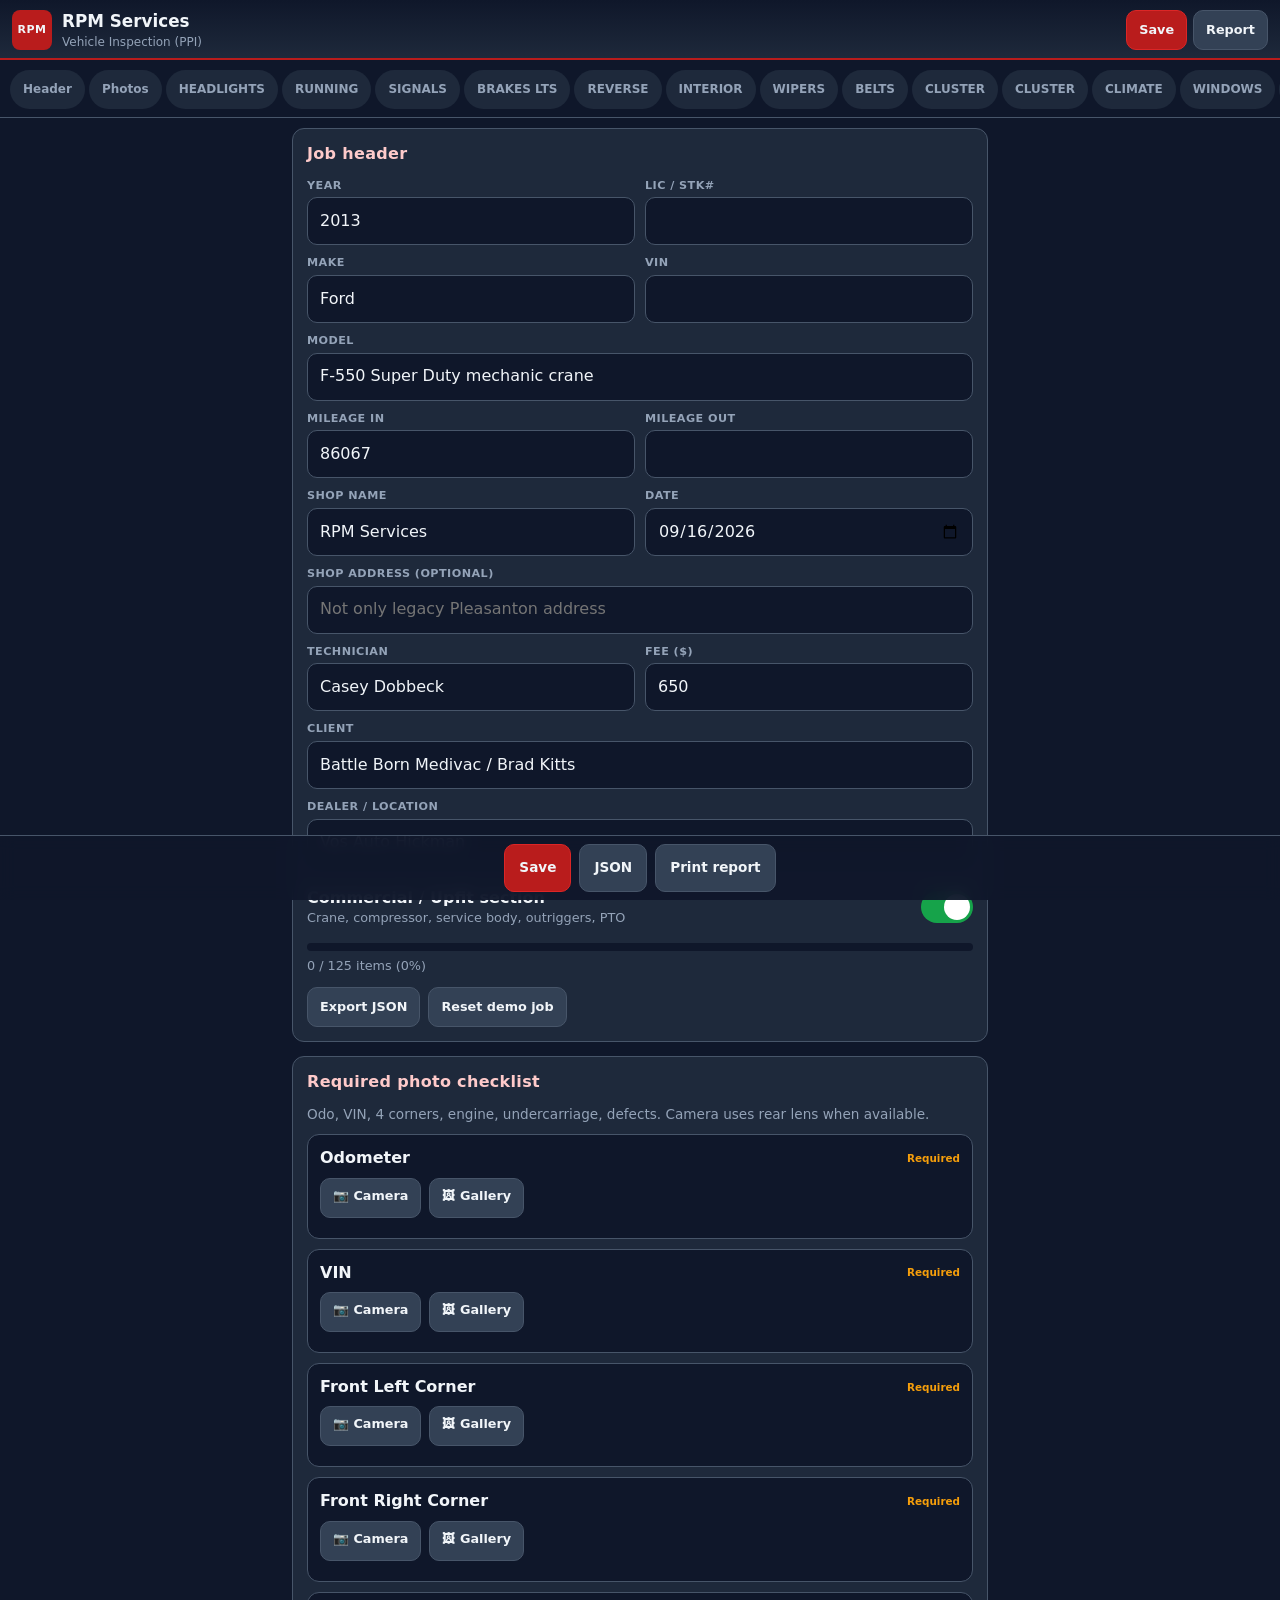
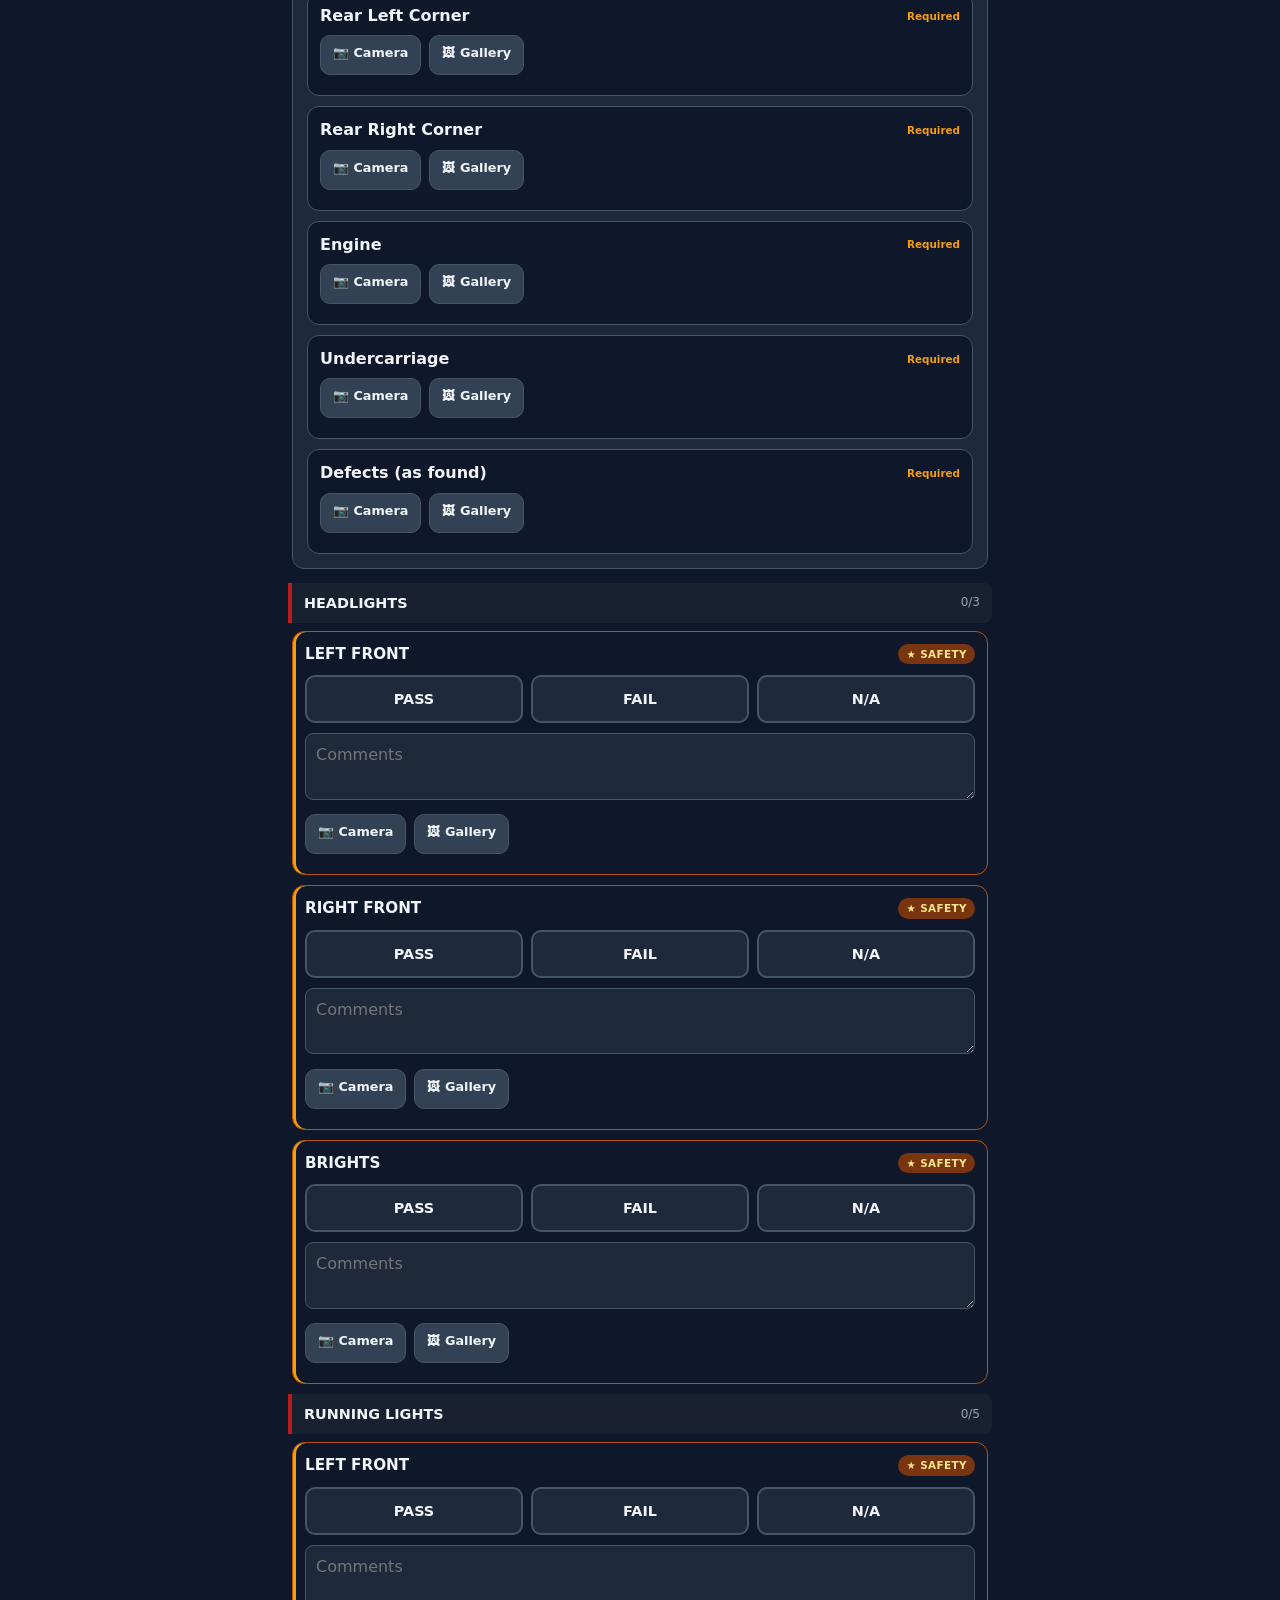
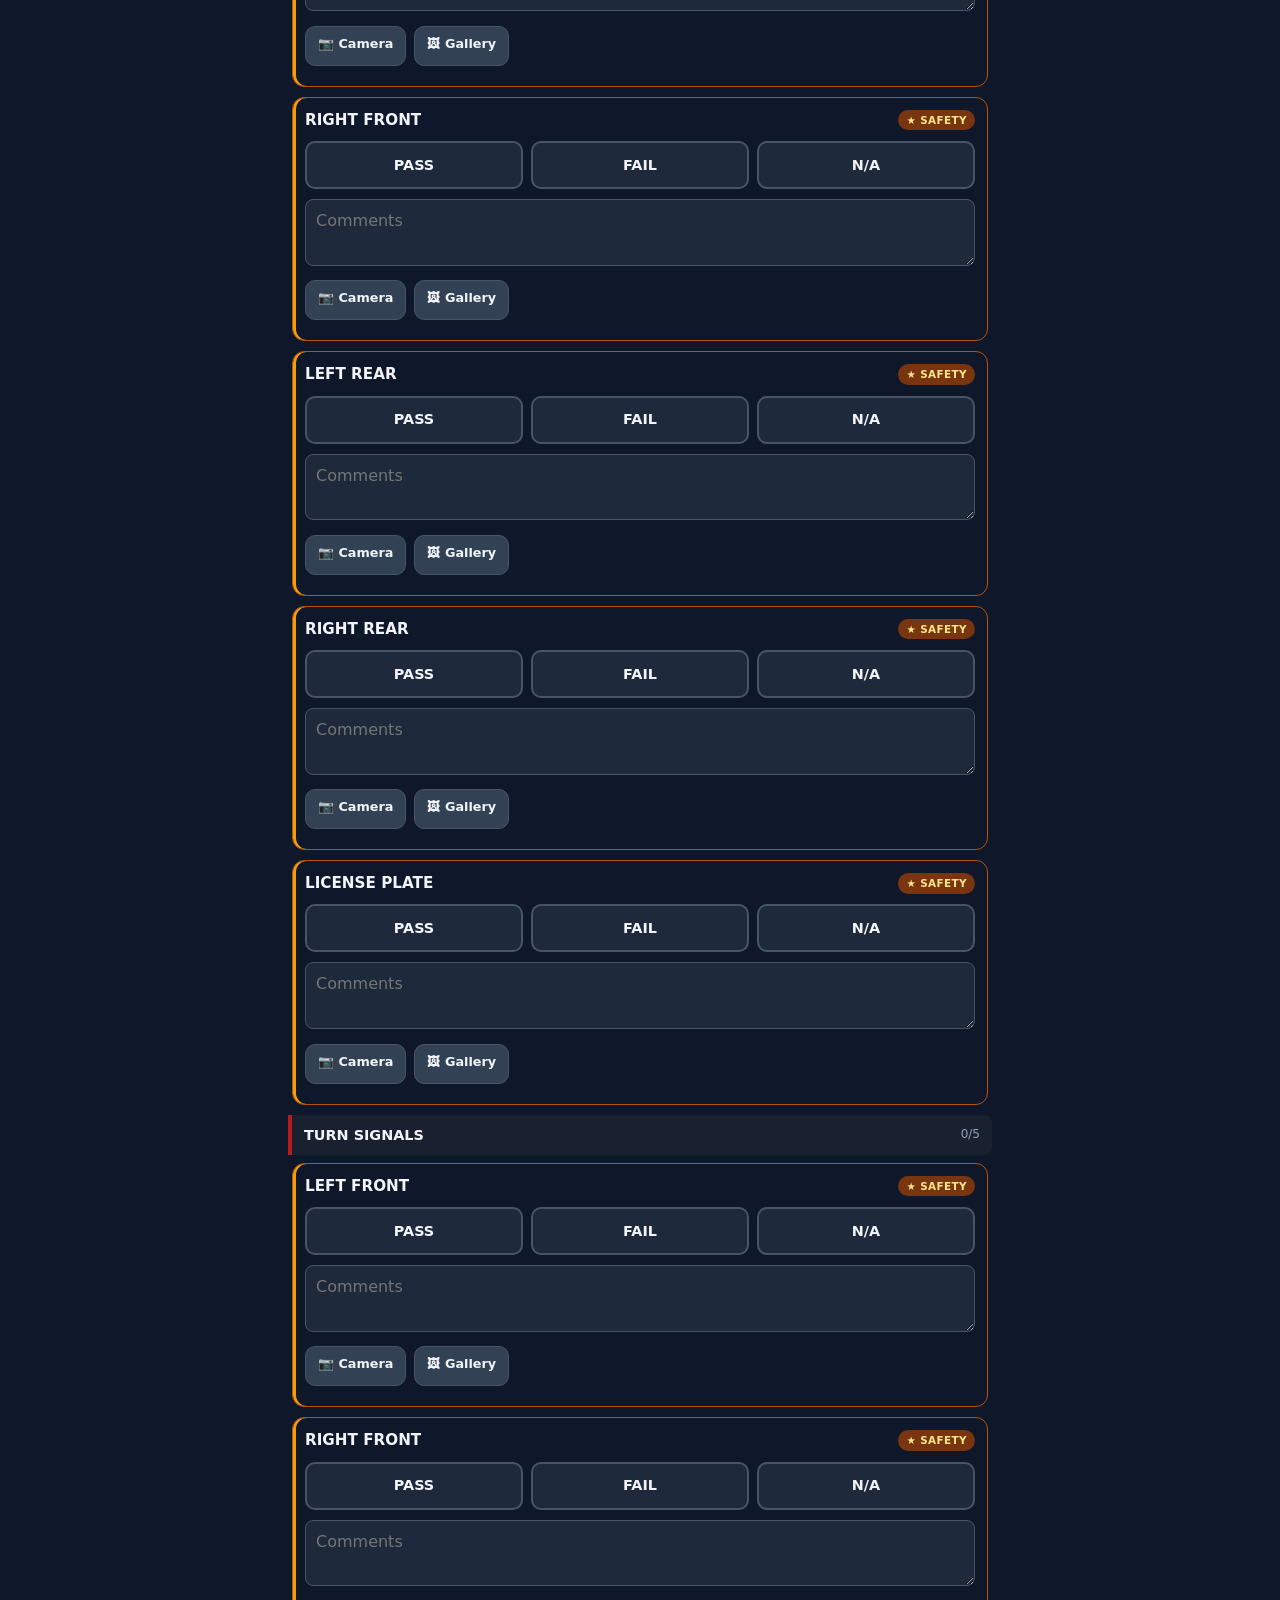
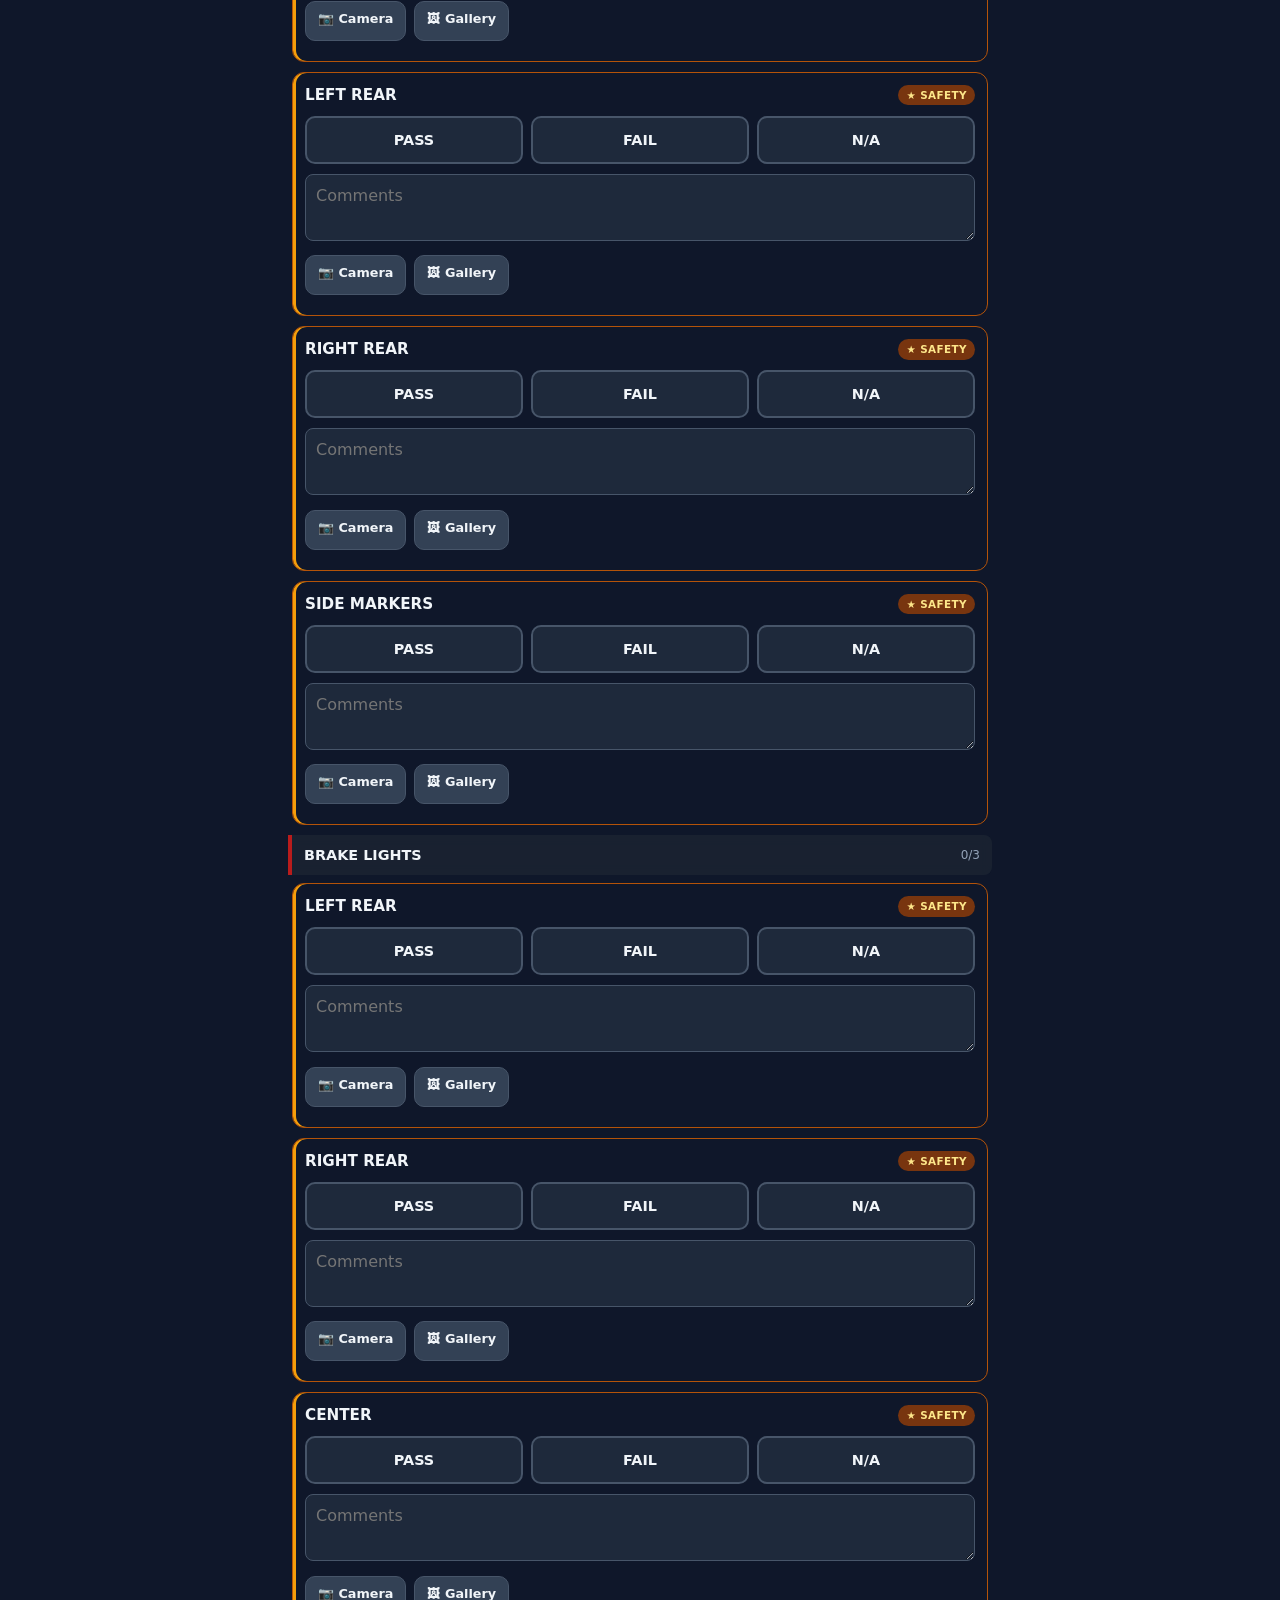
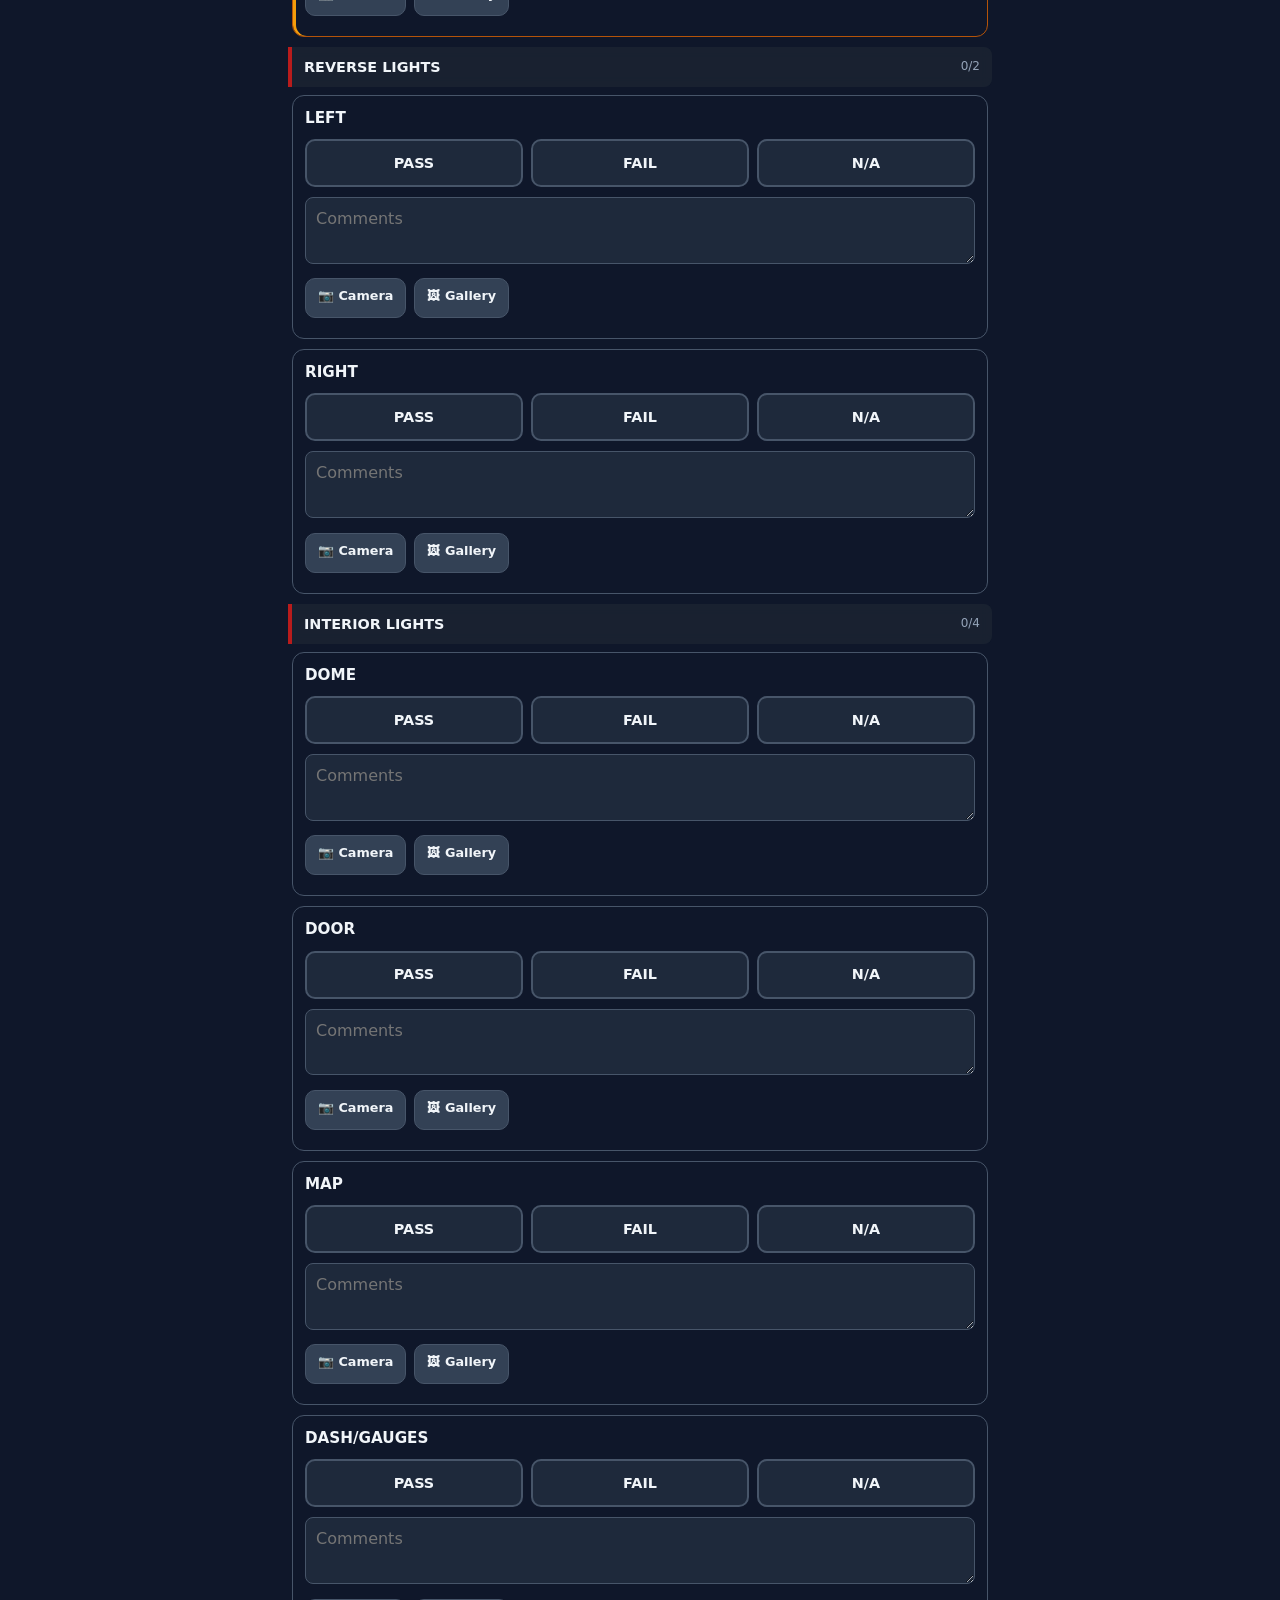
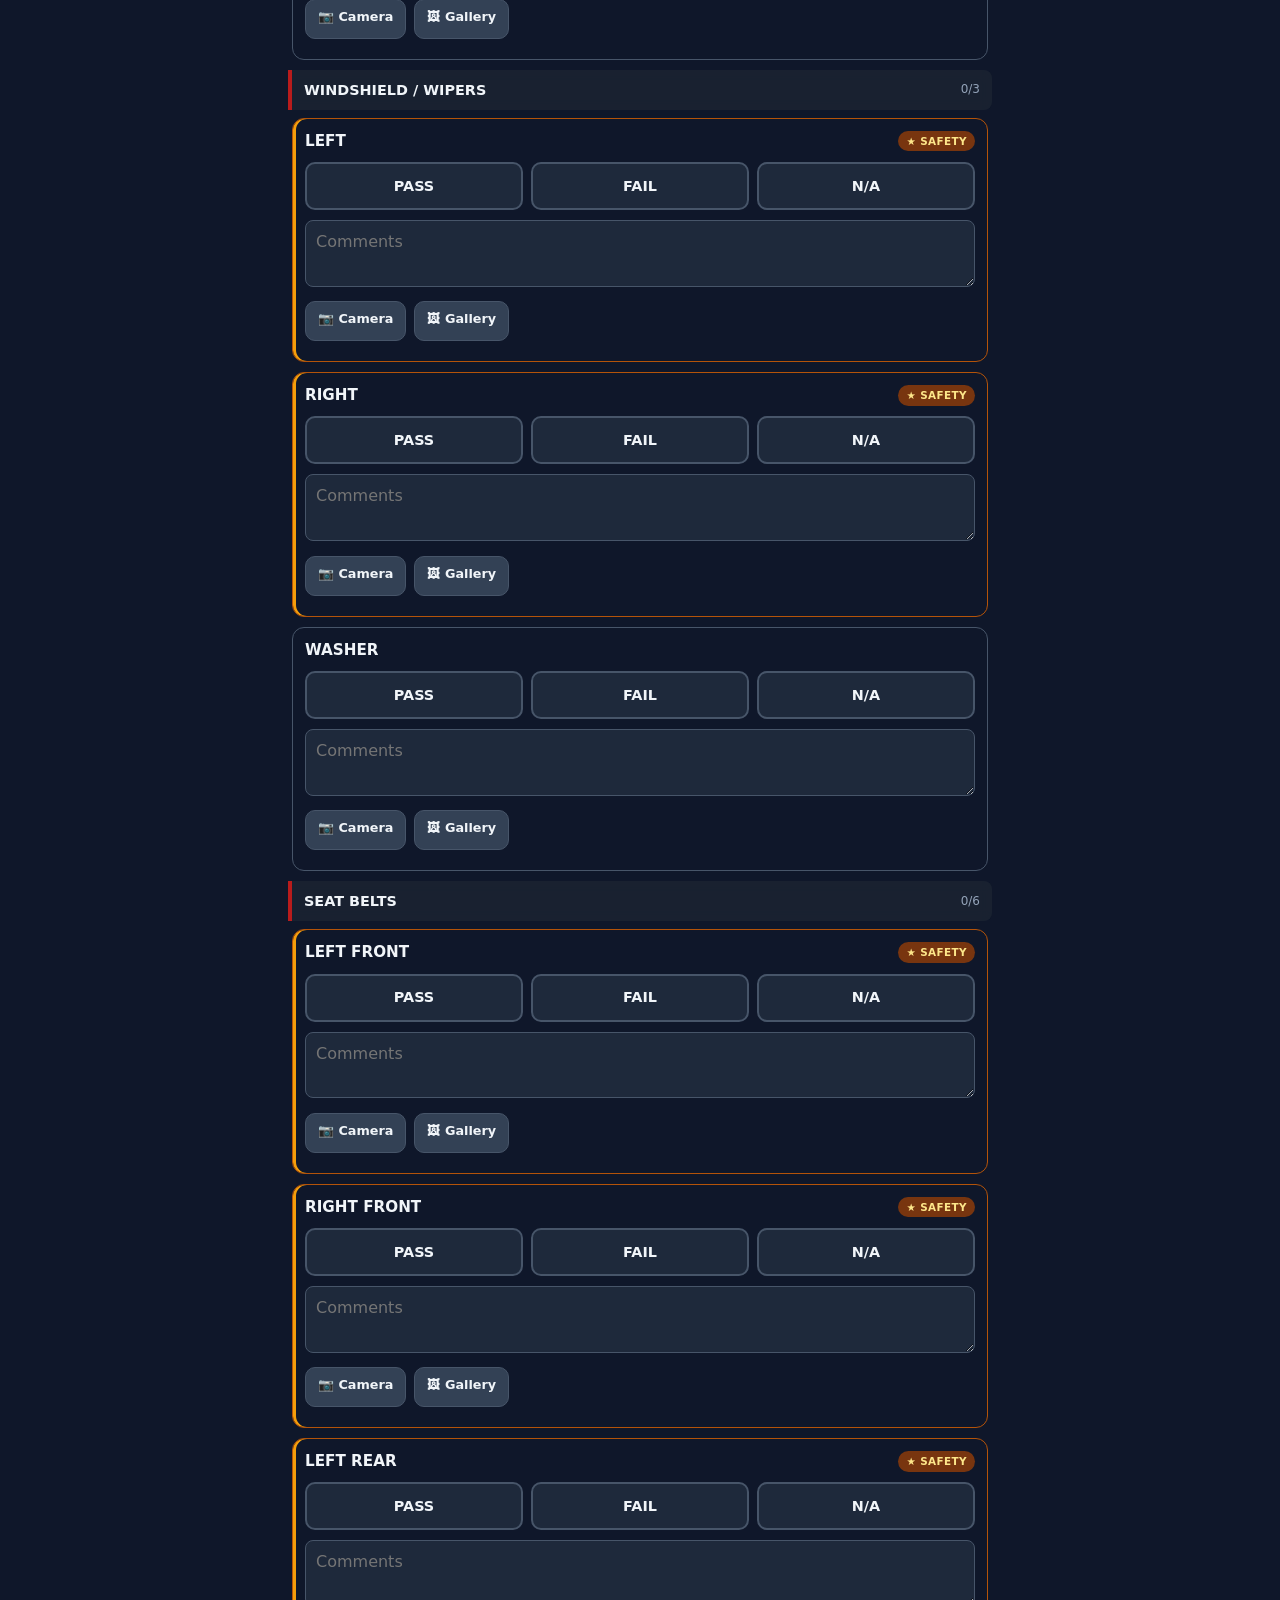
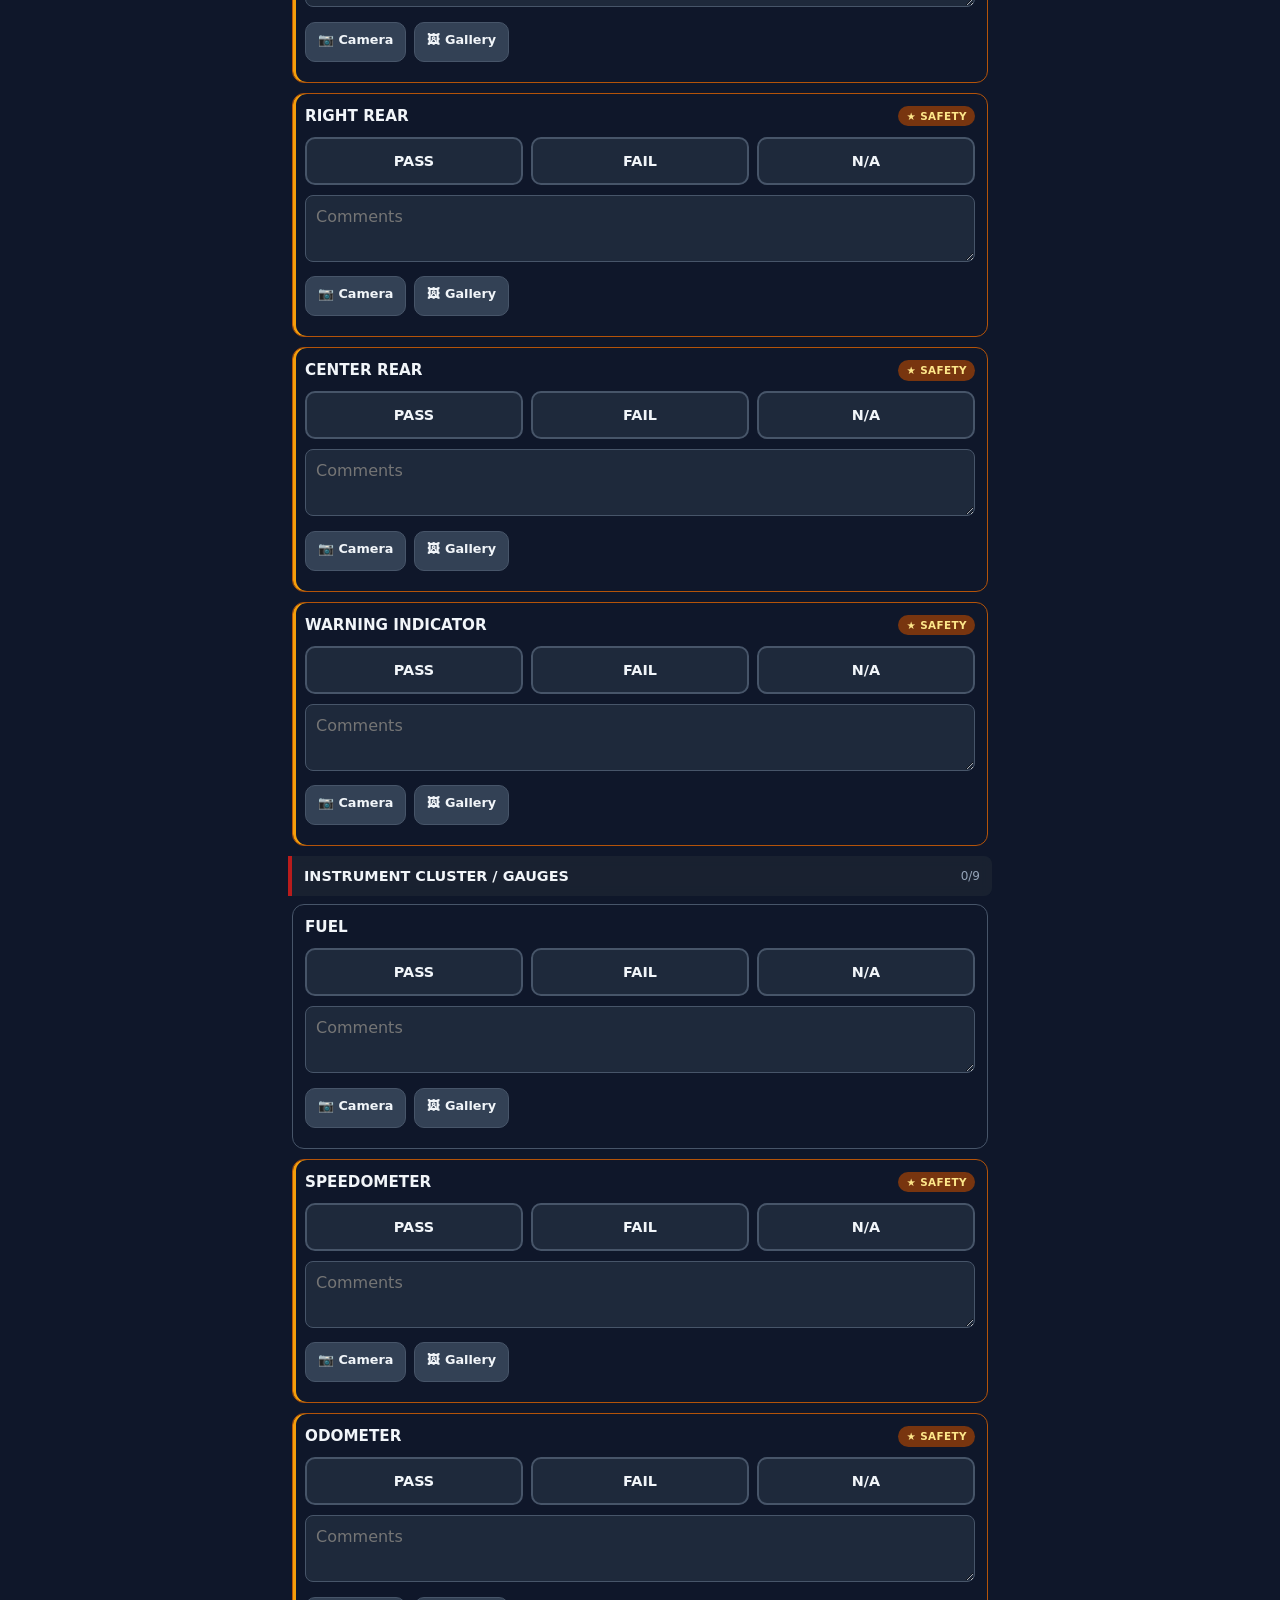
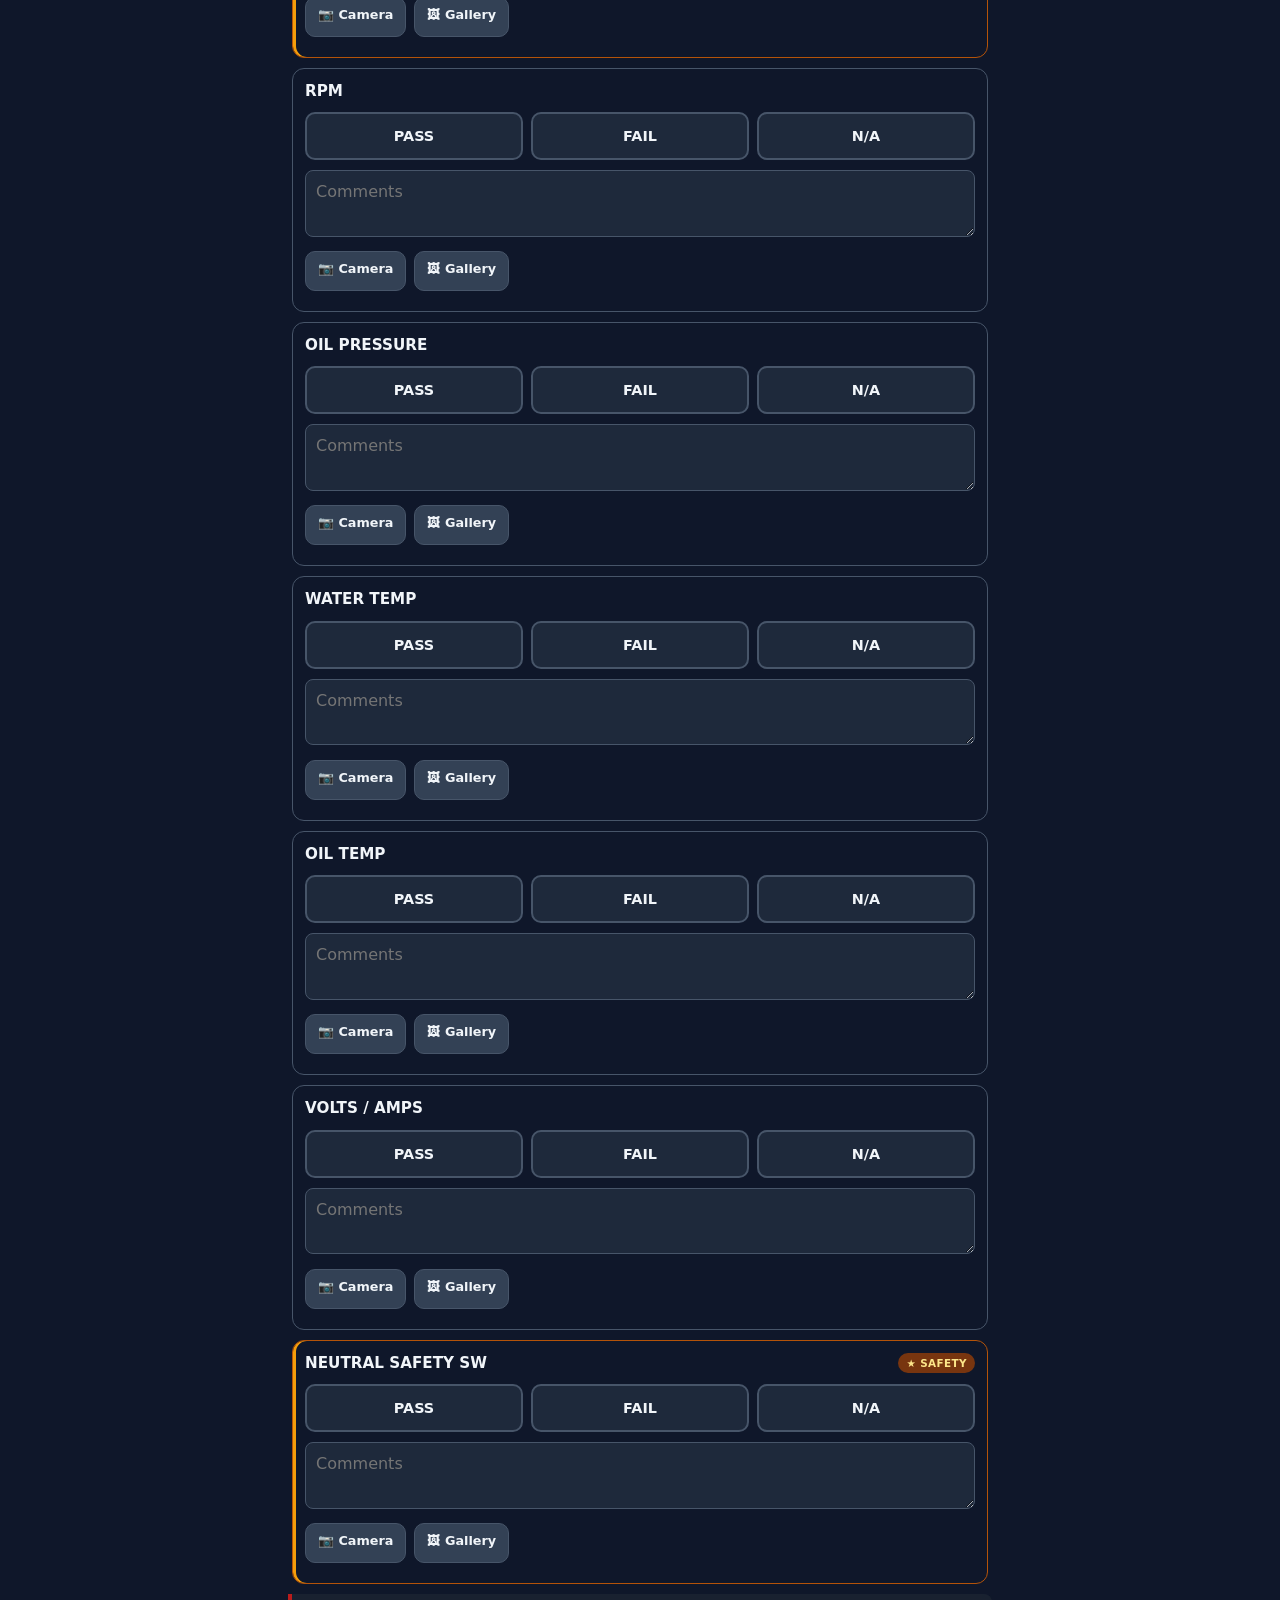
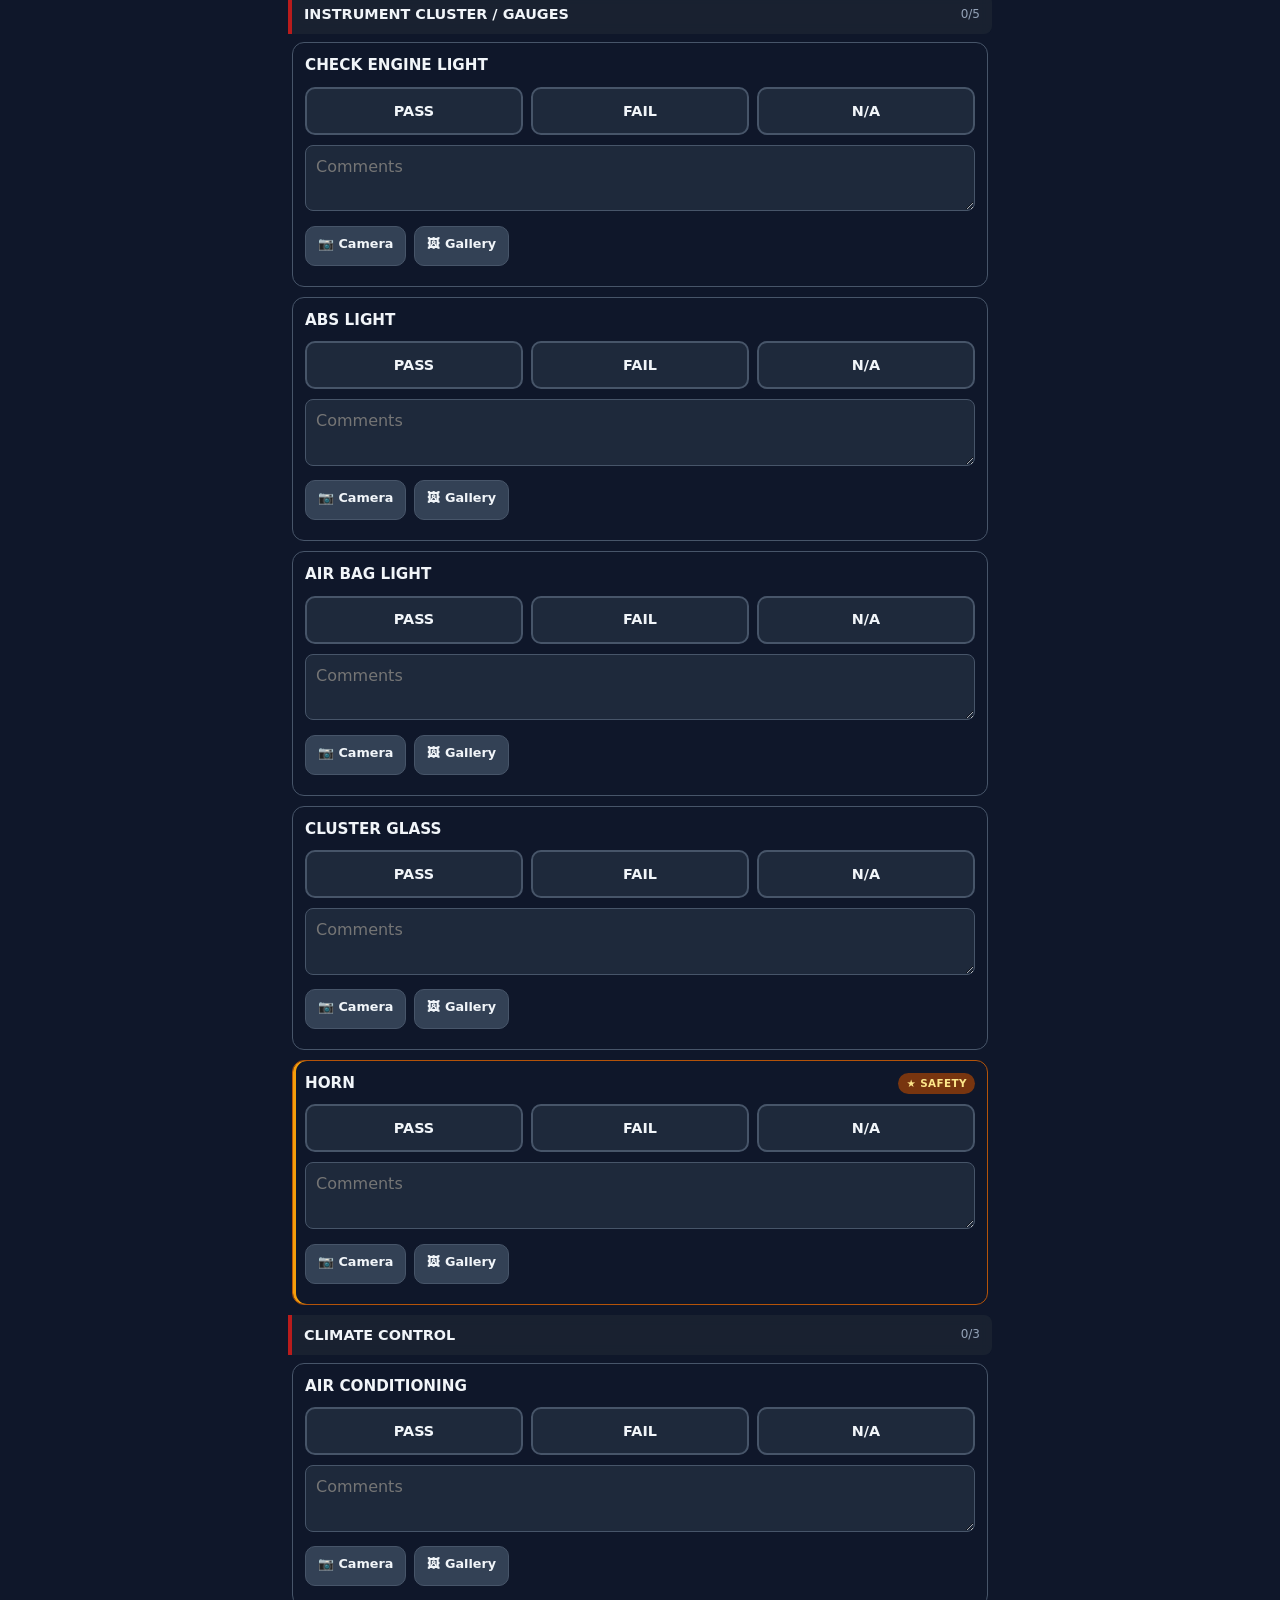
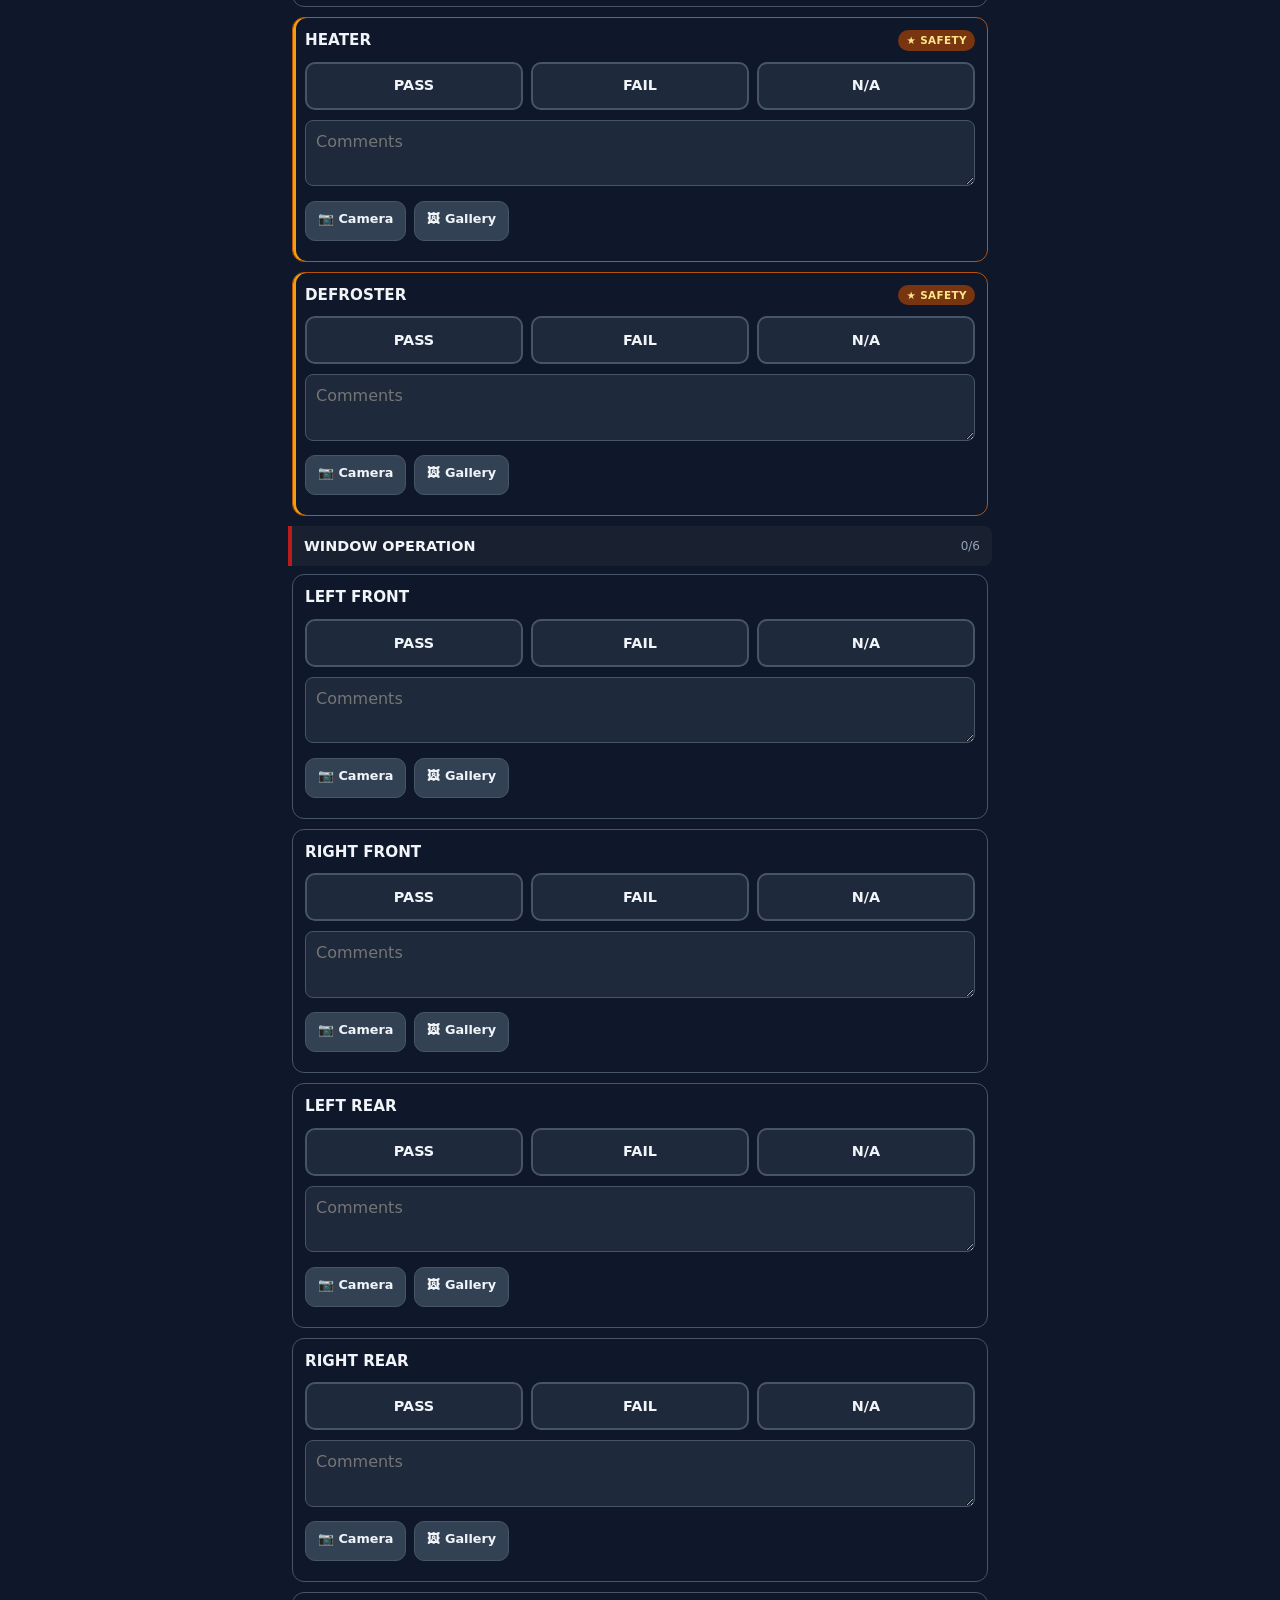
==== index.html @ 71a064b0 "Initial RPM PPI phone inspection app" ====
<!DOCTYPE html>
<html lang="en">
<head>
  <meta charset="utf-8">
  <meta name="viewport" content="width=device-width, initial-scale=1, viewport-fit=cover">
  <meta name="theme-color" content="#b91c1c">
  <meta name="apple-mobile-web-app-capable" content="yes">
  <meta name="apple-mobile-web-app-status-bar-style" content="black-translucent">
  <meta name="description" content="RPM Services vehicle pre-purchase / safety inspection">
  <link rel="manifest" href="manifest.json">
  <link rel="icon" href="icon-192.png">
  <link rel="apple-touch-icon" href="icon-192.png">
  <title>RPM Services PPI</title>
  <link rel="stylesheet" href="styles.css">
</head>
<body>
  <header class="app-header">
    <div class="brand-row">
      <div class="brand-mark">RPM</div>
      <div class="brand-text">
        <h1>RPM Services</h1>
        <p>Vehicle Inspection (PPI)</p>
      </div>
      <div class="header-actions no-print">
        <button type="button" class="btn btn-sm btn-primary" id="btn-save">Save</button>
        <button type="button" class="btn btn-sm" id="btn-report">Report</button>
      </div>
    </div>
  </header>

  <nav class="section-nav no-print" id="section-nav" aria-label="Sections"></nav>

  <main class="wrap">
    <section class="card" id="header">
      <h2>Job header</h2>
      <form id="header-form" autocomplete="off">
        <div class="grid-2">
          <div class="field"><label for="f-year">Year</label><input id="f-year" inputmode="numeric"></div>
          <div class="field"><label for="f-lic">LIC / STK#</label><input id="f-lic"></div>
          <div class="field"><label for="f-make">Make</label><input id="f-make"></div>
          <div class="field"><label for="f-vin">VIN</label><input id="f-vin" autocomplete="off"></div>
          <div class="field span-2"><label for="f-model">Model</label><input id="f-model"></div>
          <div class="field"><label for="f-mi-in">Mileage IN</label><input id="f-mi-in" inputmode="numeric"></div>
          <div class="field"><label for="f-mi-out">Mileage OUT</label><input id="f-mi-out" inputmode="numeric"></div>
          <div class="field"><label for="f-shop">Shop name</label><input id="f-shop"></div>
          <div class="field"><label for="f-date">Date</label><input id="f-date" type="date"></div>
          <div class="field span-2"><label for="f-shop-addr">Shop address (optional)</label><input id="f-shop-addr" placeholder="Not only legacy Pleasanton address"></div>
          <div class="field"><label for="f-tech">Technician</label><input id="f-tech"></div>
          <div class="field"><label for="f-fee">Fee ($)</label><input id="f-fee" inputmode="decimal"></div>
          <div class="field span-2"><label for="f-client">Client</label><input id="f-client"></div>
          <div class="field span-2"><label for="f-dealer">Dealer / location</label><input id="f-dealer"></div>
        </div>
        <div class="toggle-row" style="margin-top:12px">
          <div>
            <strong>Commercial / Upfit section</strong>
            <div style="font-size:0.8rem;color:var(--muted)">Crane, compressor, service body, outriggers, PTO</div>
          </div>
          <label class="switch" aria-label="Enable commercial upfit">
            <input type="checkbox" id="f-commercial" checked>
            <span class="slider"></span>
          </label>
        </div>
        <div class="progress-bar" aria-hidden="true"><span id="prog-fill"></span></div>
        <div class="progress-meta">
          <span id="prog-text">0 / 0</span>
          <span id="save-status"></span>
        </div>
        <div style="display:flex;flex-wrap:wrap;gap:8px;margin-top:12px" class="no-print">
          <button type="button" class="btn btn-sm" id="btn-export-json">Export JSON</button>
          <button type="button" class="btn btn-sm" id="btn-demo">Reset demo job</button>
        </div>
      </form>
    </section>

    <section class="card" id="photos">
      <h2>Required photo checklist</h2>
      <p style="margin:0 0 10px;font-size:0.85rem;color:var(--muted)">Odo, VIN, 4 corners, engine, undercarriage, defects. Camera uses rear lens when available.</p>
      <div class="photo-check-grid" id="photo-checklist"></div>
    </section>

    <div id="checklist"></div>

    <section class="card" id="comments">
      <h2>Technician comments</h2>
      <div class="field">
        <label for="f-tech-comments">Notes</label>
        <textarea id="f-tech-comments" placeholder="Overall notes, road test notes, deferred items…"></textarea>
      </div>
    </section>

    <section class="card" id="disclaimers-card">
      <h2>Disclaimers</h2>
      <ul class="disclaimers" id="disclaimers"></ul>
    </section>

    <section class="card" id="signatures">
      <h2>Signatures</h2>
      <div class="sig-box">
        <div style="display:flex;justify-content:space-between;align-items:center;margin-bottom:8px">
          <strong>Technician signature</strong>
          <button type="button" class="btn btn-sm no-print" id="clr-tech">Clear</button>
        </div>
        <div class="sig-canvas-wrap"><canvas id="sig-tech" width="600" height="120"></canvas></div>
        <div class="field" style="margin-top:8px"><label for="f-tech-sig-date">Date</label><input id="f-tech-sig-date" type="date"></div>
      </div>
      <div class="sig-box">
        <div style="display:flex;justify-content:space-between;align-items:center;margin-bottom:8px">
          <strong>Customer signature</strong>
          <button type="button" class="btn btn-sm no-print" id="clr-cust">Clear</button>
        </div>
        <div class="sig-canvas-wrap"><canvas id="sig-cust" width="600" height="120"></canvas></div>
        <div class="field" style="margin-top:8px"><label for="f-cust-sig-date">Date</label><input id="f-cust-sig-date" type="date"></div>
      </div>
    </section>
  </main>

  <div class="fab-bar no-print">
    <button type="button" class="btn btn-primary" id="btn-fab-save">Save</button>
    <button type="button" class="btn" id="btn-fab-json">JSON</button>
    <button type="button" class="btn" id="btn-fab-report">Print report</button>
  </div>

  <div class="toast" id="toast" role="status"></div>

  <script src="items-data.js"></script>
  <script src="app.js"></script>
</body>
</html>
---- styles.css ----
:root {
  --bg: #0f172a;
  --bg2: #1e293b;
  --bg3: #334155;
  --card: #1e293b;
  --text: #f1f5f9;
  --muted: #94a3b8;
  --accent: #b91c1c;
  --accent2: #dc2626;
  --pass: #16a34a;
  --pass-bg: #14532d;
  --fail: #dc2626;
  --fail-bg: #7f1d1d;
  --na: #64748b;
  --na-bg: #334155;
  --warn: #f59e0b;
  --border: #475569;
  --radius: 12px;
  --tap: 48px;
  --safe-bottom: env(safe-area-inset-bottom, 0px);
  --nav-h: 52px;
  --font: system-ui, -apple-system, "Segoe UI", Roboto, sans-serif;
}

*, *::before, *::after { box-sizing: border-box; }
html { scroll-behavior: smooth; -webkit-text-size-adjust: 100%; }
body {
  margin: 0;
  font-family: var(--font);
  background: var(--bg);
  color: var(--text);
  line-height: 1.4;
  padding-bottom: calc(80px + var(--safe-bottom));
}
button, input, select, textarea { font: inherit; color: inherit; }
img { max-width: 100%; height: auto; }

.app-header {
  position: sticky;
  top: 0;
  z-index: 100;
  background: linear-gradient(180deg, #0f172a 0%, #1e293b 100%);
  border-bottom: 2px solid var(--accent);
  padding: 10px 12px 8px;
}
.brand-row {
  display: flex;
  align-items: center;
  gap: 10px;
}
.brand-mark {
  width: 40px; height: 40px;
  background: var(--accent);
  border-radius: 8px;
  display: grid; place-items: center;
  font-weight: 800; font-size: 11px; letter-spacing: 0.5px;
  flex-shrink: 0;
}
.brand-text h1 {
  margin: 0; font-size: 1.05rem; font-weight: 700;
}
.brand-text p {
  margin: 0; font-size: 0.75rem; color: var(--muted);
}
.header-actions {
  margin-left: auto;
  display: flex; gap: 6px; flex-wrap: wrap; justify-content: flex-end;
}
.btn {
  min-height: var(--tap);
  min-width: var(--tap);
  padding: 10px 14px;
  border: 1px solid var(--border);
  border-radius: 10px;
  background: var(--bg3);
  color: var(--text);
  cursor: pointer;
  font-weight: 600;
  font-size: 0.85rem;
  touch-action: manipulation;
  -webkit-tap-highlight-color: transparent;
}
.btn:active { transform: scale(0.97); }
.btn-primary { background: var(--accent); border-color: var(--accent2); }
.btn-ghost { background: transparent; }
.btn-sm { min-height: 40px; padding: 8px 12px; font-size: 0.8rem; }
.btn-block { width: 100%; display: block; }

.section-nav {
  position: sticky;
  top: 62px;
  z-index: 90;
  background: var(--bg);
  border-bottom: 1px solid var(--border);
  overflow-x: auto;
  -webkit-overflow-scrolling: touch;
  scrollbar-width: none;
  white-space: nowrap;
  padding: 6px 8px;
}
.section-nav::-webkit-scrollbar { display: none; }
.section-nav a {
  display: inline-block;
  padding: 10px 12px;
  margin: 2px;
  border-radius: 999px;
  background: var(--bg2);
  color: var(--muted);
  text-decoration: none;
  font-size: 0.75rem;
  font-weight: 600;
  border: 1px solid transparent;
}
.section-nav a.active,
.section-nav a:hover {
  color: var(--text);
  border-color: var(--accent);
  background: #3f1d1d;
}

.wrap { max-width: 720px; margin: 0 auto; padding: 12px; }

.card {
  background: var(--card);
  border: 1px solid var(--border);
  border-radius: var(--radius);
  padding: 14px;
  margin-bottom: 14px;
}
.card h2 {
  margin: 0 0 12px;
  font-size: 1rem;
  color: #fecaca;
  letter-spacing: 0.02em;
}
.card h3 {
  margin: 0 0 10px;
  font-size: 0.95rem;
}

.grid-2 {
  display: grid;
  grid-template-columns: 1fr 1fr;
  gap: 10px;
}
@media (max-width: 480px) {
  .grid-2 { grid-template-columns: 1fr; }
}
.grid-2 .span-2 { grid-column: 1 / -1; }

.field label {
  display: block;
  font-size: 0.7rem;
  text-transform: uppercase;
  letter-spacing: 0.04em;
  color: var(--muted);
  margin-bottom: 4px;
  font-weight: 600;
}
.field input, .field select, .field textarea {
  width: 100%;
  min-height: var(--tap);
  padding: 10px 12px;
  border-radius: 10px;
  border: 1px solid var(--border);
  background: var(--bg);
  outline: none;
}
.field input:focus, .field textarea:focus {
  border-color: var(--accent2);
  box-shadow: 0 0 0 2px rgba(185,28,28,0.25);
}
.field textarea { min-height: 88px; resize: vertical; }

.progress-bar {
  height: 8px;
  background: var(--bg);
  border-radius: 999px;
  overflow: hidden;
  margin-top: 8px;
}
.progress-bar > span {
  display: block;
  height: 100%;
  background: linear-gradient(90deg, var(--accent), var(--pass));
  width: 0%;
  transition: width 0.2s;
}
.progress-meta {
  display: flex;
  justify-content: space-between;
  font-size: 0.8rem;
  color: var(--muted);
  margin-top: 6px;
}

.insp-section { scroll-margin-top: 120px; }
.insp-section > .sec-title {
  position: sticky;
  top: 114px;
  z-index: 50;
  background: #1a2332ee;
  backdrop-filter: blur(6px);
  padding: 10px 12px;
  margin: 0 -4px 8px;
  border-left: 4px solid var(--accent);
  border-radius: 0 8px 8px 0;
  font-size: 0.9rem;
  font-weight: 700;
  display: flex;
  align-items: center;
  justify-content: space-between;
  gap: 8px;
}
.sec-count { font-size: 0.75rem; color: var(--muted); font-weight: 500; }

.item {
  background: var(--bg);
  border: 1px solid var(--border);
  border-radius: var(--radius);
  padding: 12px;
  margin-bottom: 10px;
}
.item.safety {
  border-color: #b45309;
  box-shadow: inset 3px 0 0 var(--warn);
}
.item-top {
  display: flex;
  align-items: flex-start;
  justify-content: space-between;
  gap: 8px;
  margin-bottom: 10px;
}
.item-label {
  font-weight: 700;
  font-size: 0.95rem;
}
.safety-badge {
  display: inline-flex;
  align-items: center;
  gap: 4px;
  background: #78350f;
  color: #fde68a;
  font-size: 0.65rem;
  font-weight: 800;
  padding: 3px 8px;
  border-radius: 999px;
  letter-spacing: 0.04em;
  flex-shrink: 0;
}

.result-row {
  display: grid;
  grid-template-columns: 1fr 1fr 1fr;
  gap: 8px;
  margin-bottom: 10px;
}
.result-btn {
  min-height: var(--tap);
  border-radius: 10px;
  border: 2px solid var(--border);
  background: var(--bg2);
  font-weight: 800;
  font-size: 0.9rem;
  cursor: pointer;
  touch-action: manipulation;
}
.result-btn.pass.active {
  background: var(--pass-bg);
  border-color: var(--pass);
  color: #bbf7d0;
}
.result-btn.fail.active {
  background: var(--fail-bg);
  border-color: var(--fail);
  color: #fecaca;
}
.result-btn.na.active {
  background: var(--na-bg);
  border-color: #94a3b8;
  color: #e2e8f0;
}

.item-comment {
  width: 100%;
  min-height: 44px;
  padding: 10px;
  border-radius: 8px;
  border: 1px solid var(--border);
  background: var(--bg2);
  margin-bottom: 8px;
}

.photo-row {
  display: flex;
  flex-wrap: wrap;
  gap: 8px;
  align-items: center;
}
.photo-thumbs {
  display: flex;
  flex-wrap: wrap;
  gap: 8px;
  width: 100%;
}
.photo-thumb {
  position: relative;
  width: 72px; height: 72px;
  border-radius: 8px;
  overflow: hidden;
  border: 1px solid var(--border);
}
.photo-thumb img {
  width: 100%; height: 100%; object-fit: cover;
}
.photo-thumb .rm {
  position: absolute;
  top: 2px; right: 2px;
  width: 28px; height: 28px;
  border: none;
  border-radius: 50%;
  background: rgba(0,0,0,0.7);
  color: #fff;
  font-size: 14px;
  cursor: pointer;
}
.file-btn {
  position: relative;
  overflow: hidden;
}
.file-btn input[type=file] {
  position: absolute;
  inset: 0;
  opacity: 0;
  cursor: pointer;
}

.photo-check-grid {
  display: grid;
  gap: 10px;
}
.photo-check-item {
  background: var(--bg);
  border: 1px solid var(--border);
  border-radius: var(--radius);
  padding: 12px;
}
.photo-check-item.done { border-color: var(--pass); }
.photo-check-item .label-row {
  display: flex;
  justify-content: space-between;
  align-items: center;
  margin-bottom: 8px;
  font-weight: 700;
}
.req-tag {
  font-size: 0.65rem;
  color: var(--warn);
  font-weight: 700;
}

.toggle-row {
  display: flex;
  align-items: center;
  justify-content: space-between;
  gap: 12px;
  padding: 8px 0;
}
.switch {
  position: relative;
  width: 52px; height: 32px;
  flex-shrink: 0;
}
.switch input { opacity: 0; width: 0; height: 0; }
.slider {
  position: absolute; inset: 0;
  background: var(--bg3);
  border-radius: 999px;
  cursor: pointer;
  transition: 0.2s;
}
.slider::before {
  content: '';
  position: absolute;
  width: 26px; height: 26px;
  left: 3px; bottom: 3px;
  background: white;
  border-radius: 50%;
  transition: 0.2s;
}
.switch input:checked + .slider { background: var(--pass); }
.switch input:checked + .slider::before { transform: translateX(20px); }

.disclaimers {
  font-size: 0.8rem;
  color: #fde68a;
  background: #422006;
  border: 1px solid #b45309;
  border-radius: var(--radius);
  padding: 12px;
}
.disclaimers li { margin-bottom: 6px; }

.sig-box {
  border: 1px dashed var(--border);
  border-radius: var(--radius);
  padding: 12px;
  margin-bottom: 10px;
  background: var(--bg);
}
.sig-canvas-wrap {
  background: #fff;
  border-radius: 8px;
  overflow: hidden;
  touch-action: none;
}
.sig-canvas-wrap canvas {
  width: 100%;
  height: 120px;
  display: block;
  cursor: crosshair;
}

.fab-bar {
  position: fixed;
  left: 0; right: 0; bottom: 0;
  z-index: 120;
  background: #0f172aee;
  backdrop-filter: blur(8px);
  border-top: 1px solid var(--border);
  padding: 8px 10px calc(8px + var(--safe-bottom));
  display: flex;
  gap: 8px;
  justify-content: center;
  flex-wrap: wrap;
}

.toast {
  position: fixed;
  left: 50%;
  bottom: calc(90px + var(--safe-bottom));
  transform: translateX(-50%) translateY(20px);
  background: #064e3b;
  color: #a7f3d0;
  padding: 10px 16px;
  border-radius: 999px;
  font-weight: 600;
  font-size: 0.85rem;
  opacity: 0;
  pointer-events: none;
  transition: 0.25s;
  z-index: 200;
  max-width: 90vw;
  text-align: center;
}
.toast.show { opacity: 1; transform: translateX(-50%) translateY(0); }
.toast.err { background: #7f1d1d; color: #fecaca; }

.hidden { display: none !important; }

/* Print / report */
@media print {
  body {
    background: #fff;
    color: #111;
    padding: 0;
  }
  .app-header, .section-nav, .fab-bar, .toast, .no-print,
  .file-btn, .result-btn:not(.active), .photo-row .btn, .rm {
    display: none !important;
  }
  .card, .item, .insp-section > .sec-title {
    break-inside: avoid;
    background: #fff;
    color: #111;
    border-color: #ccc;
    box-shadow: none;
    position: static !important;
  }
  .item.safety { border-left: 3px solid #b45309; }
  .result-btn.active {
    display: inline-block !important;
    border: 2px solid #111;
    padding: 4px 10px;
    min-height: auto;
  }
  .photo-thumb { width: 140px; height: 140px; }
  .wrap { max-width: none; padding: 0; }
  a { color: #111; text-decoration: none; }
}

.report-only { display: none; }
body.printing .report-only { display: block; }
body.printing .screen-only { display: none !important; }
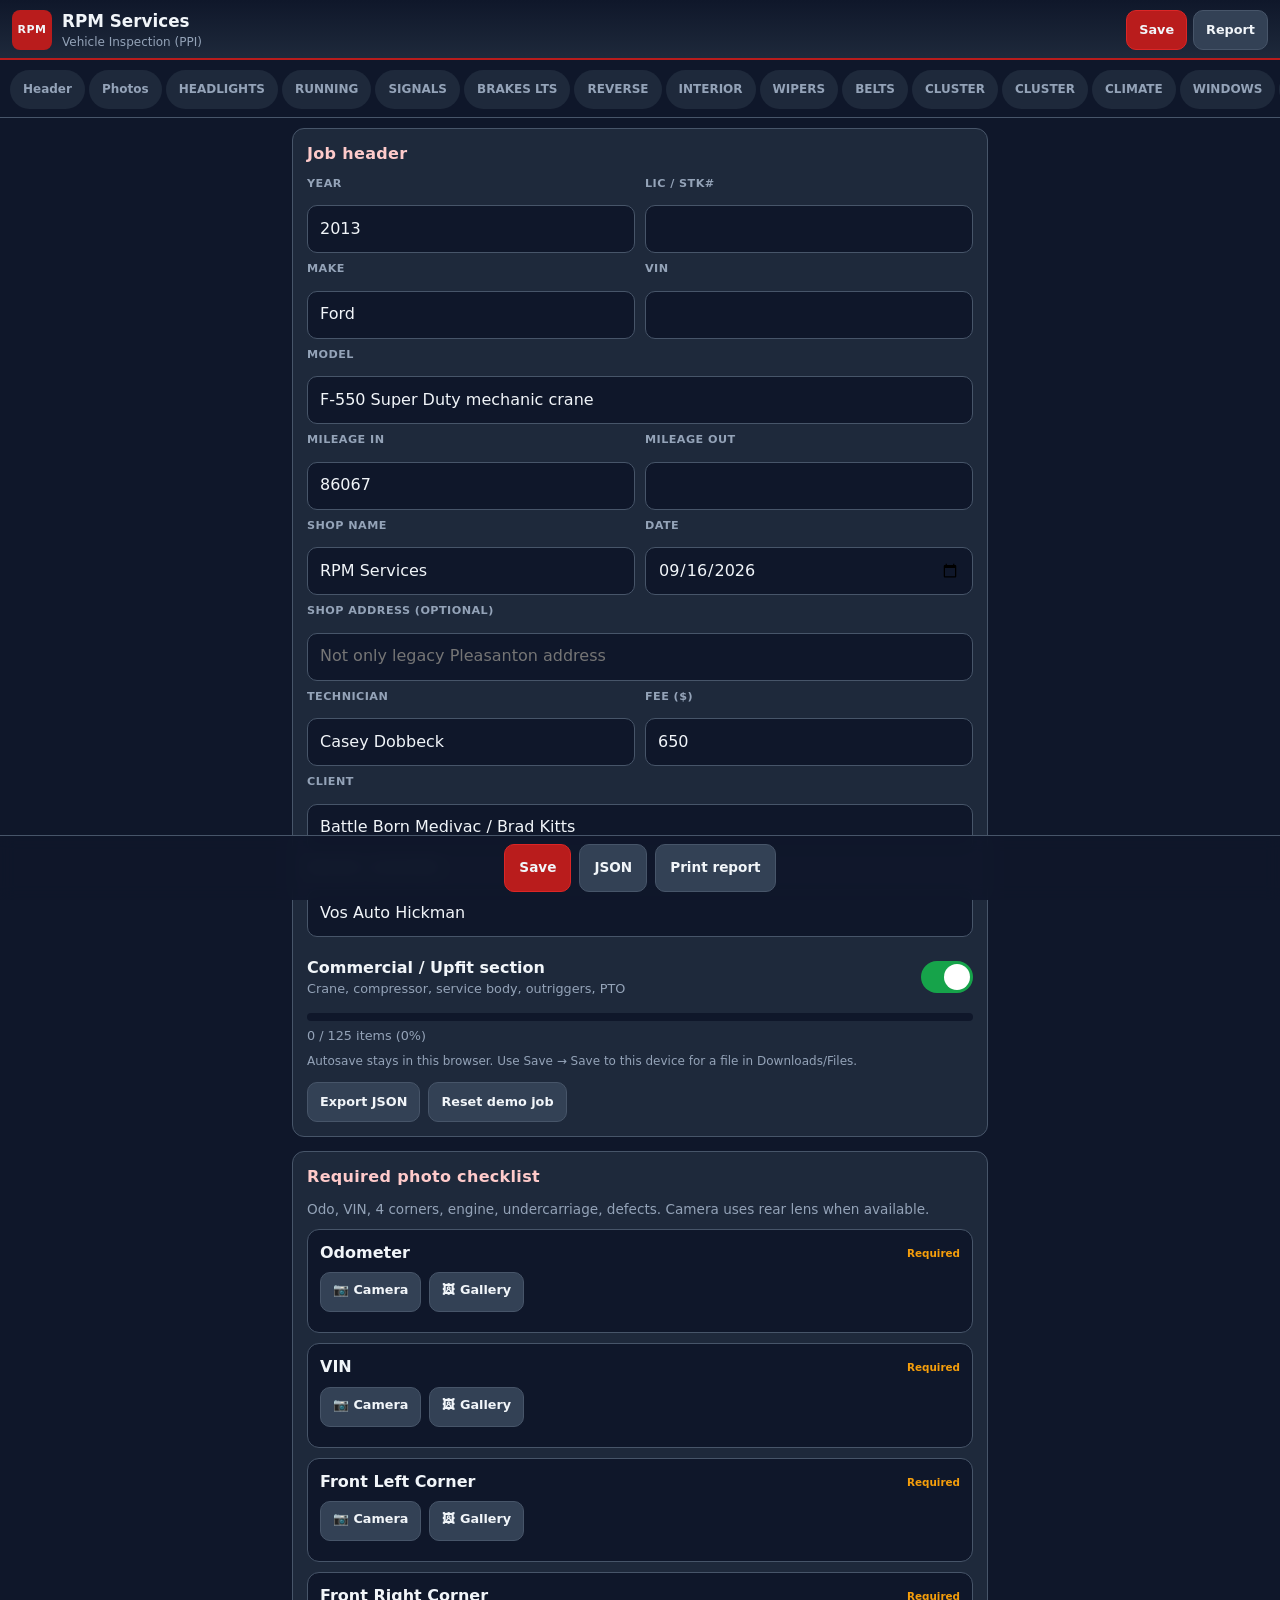
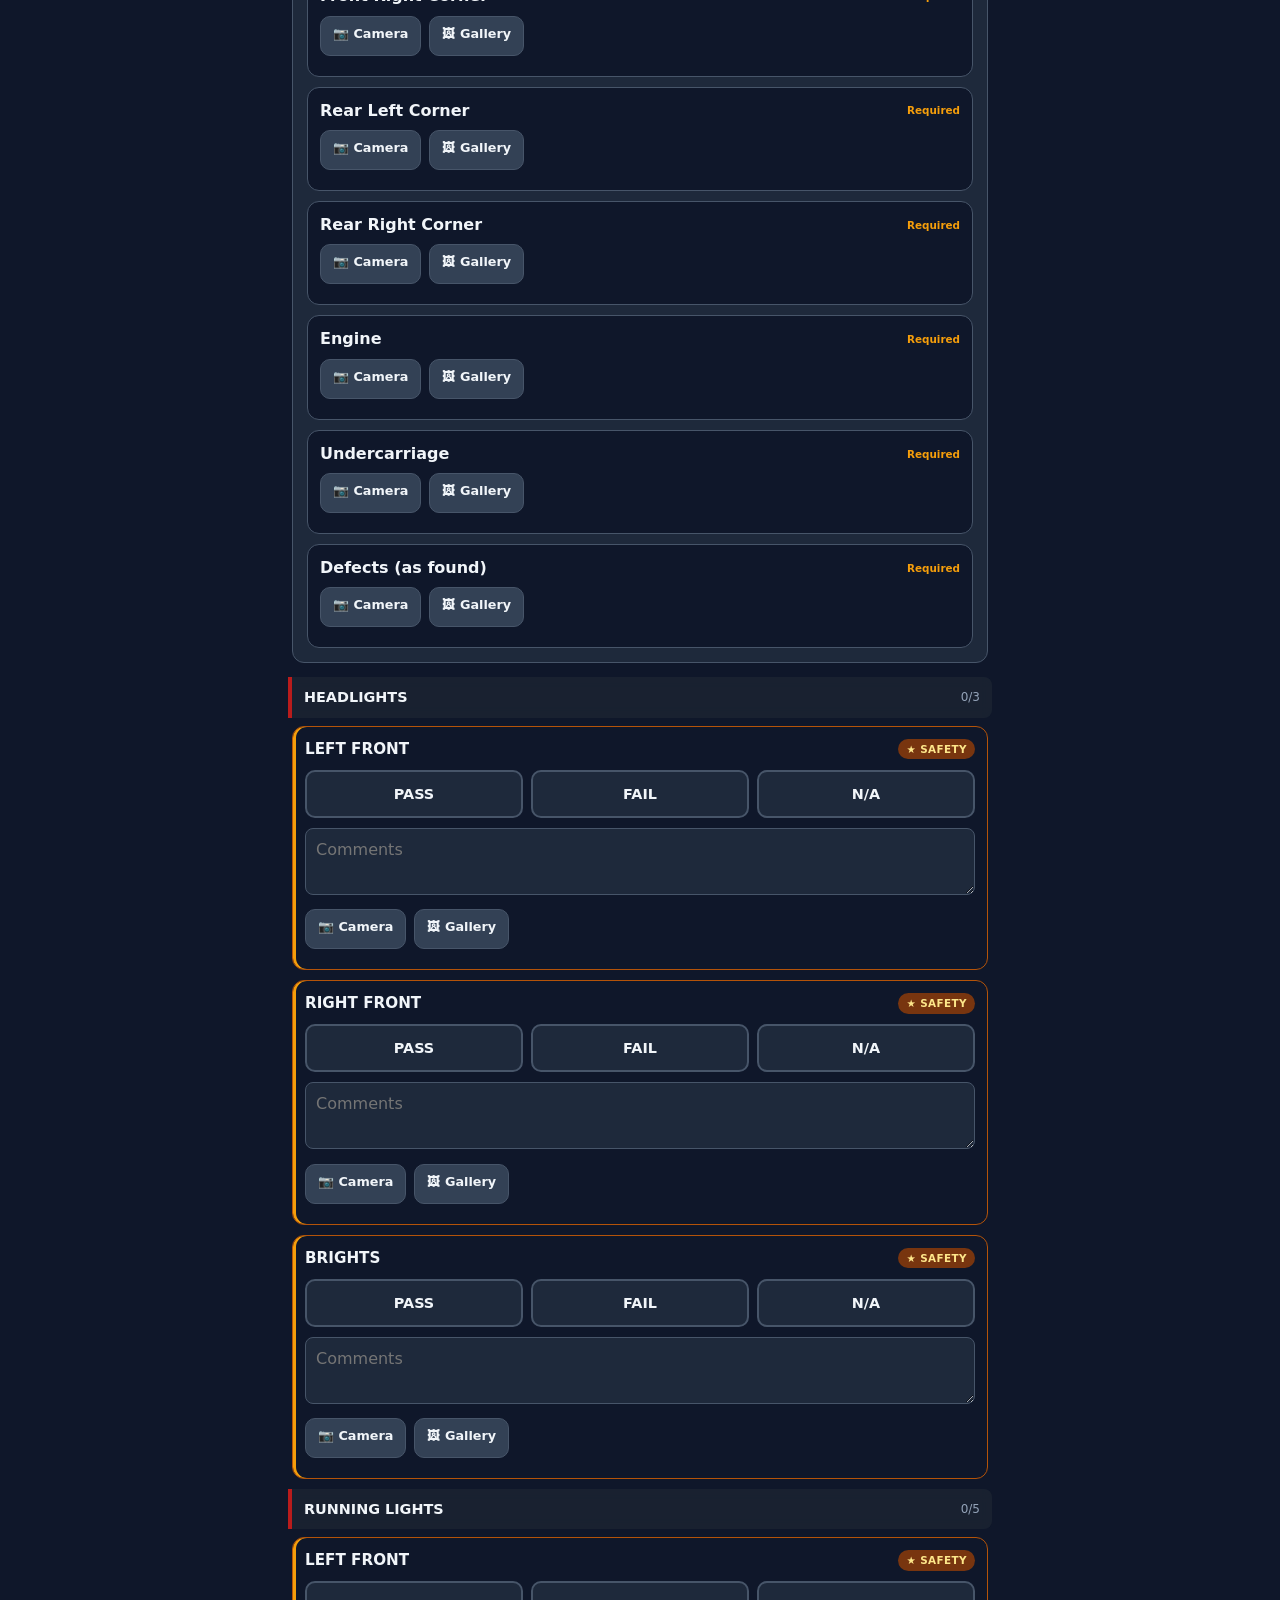
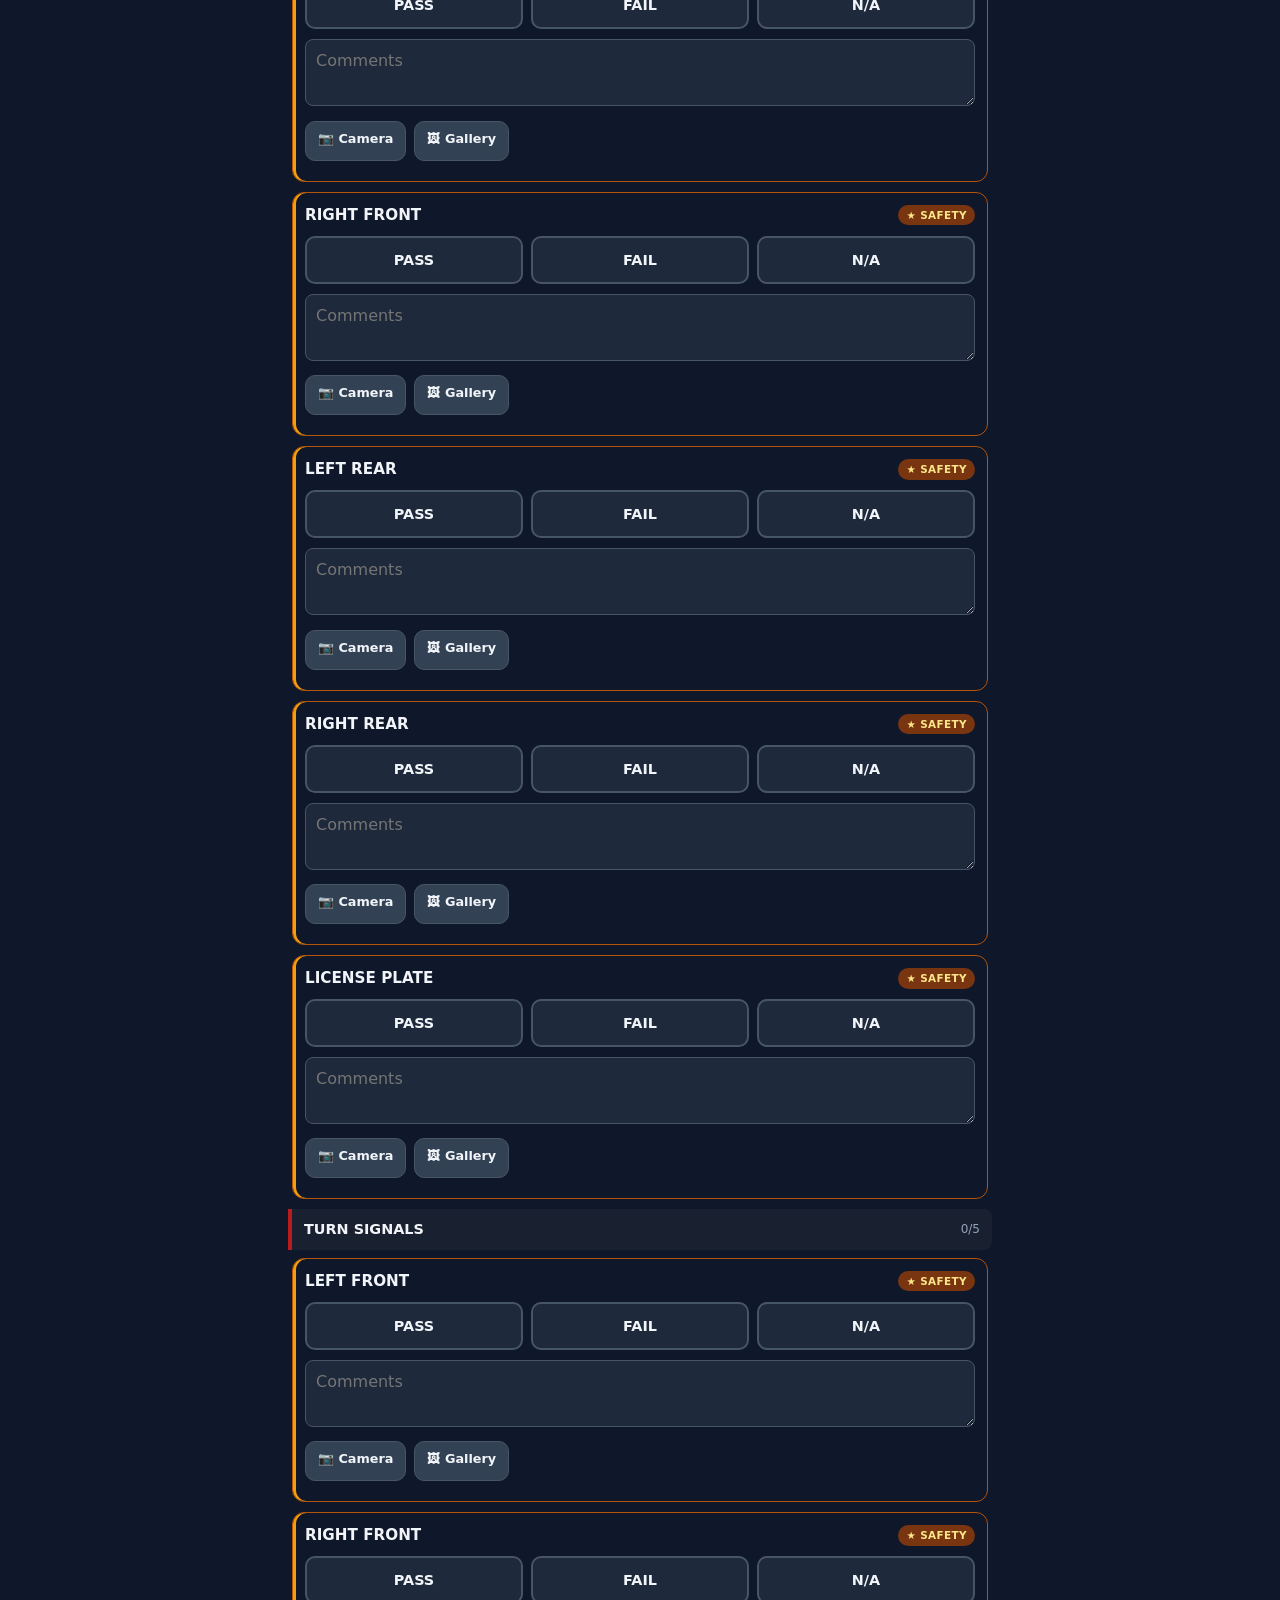
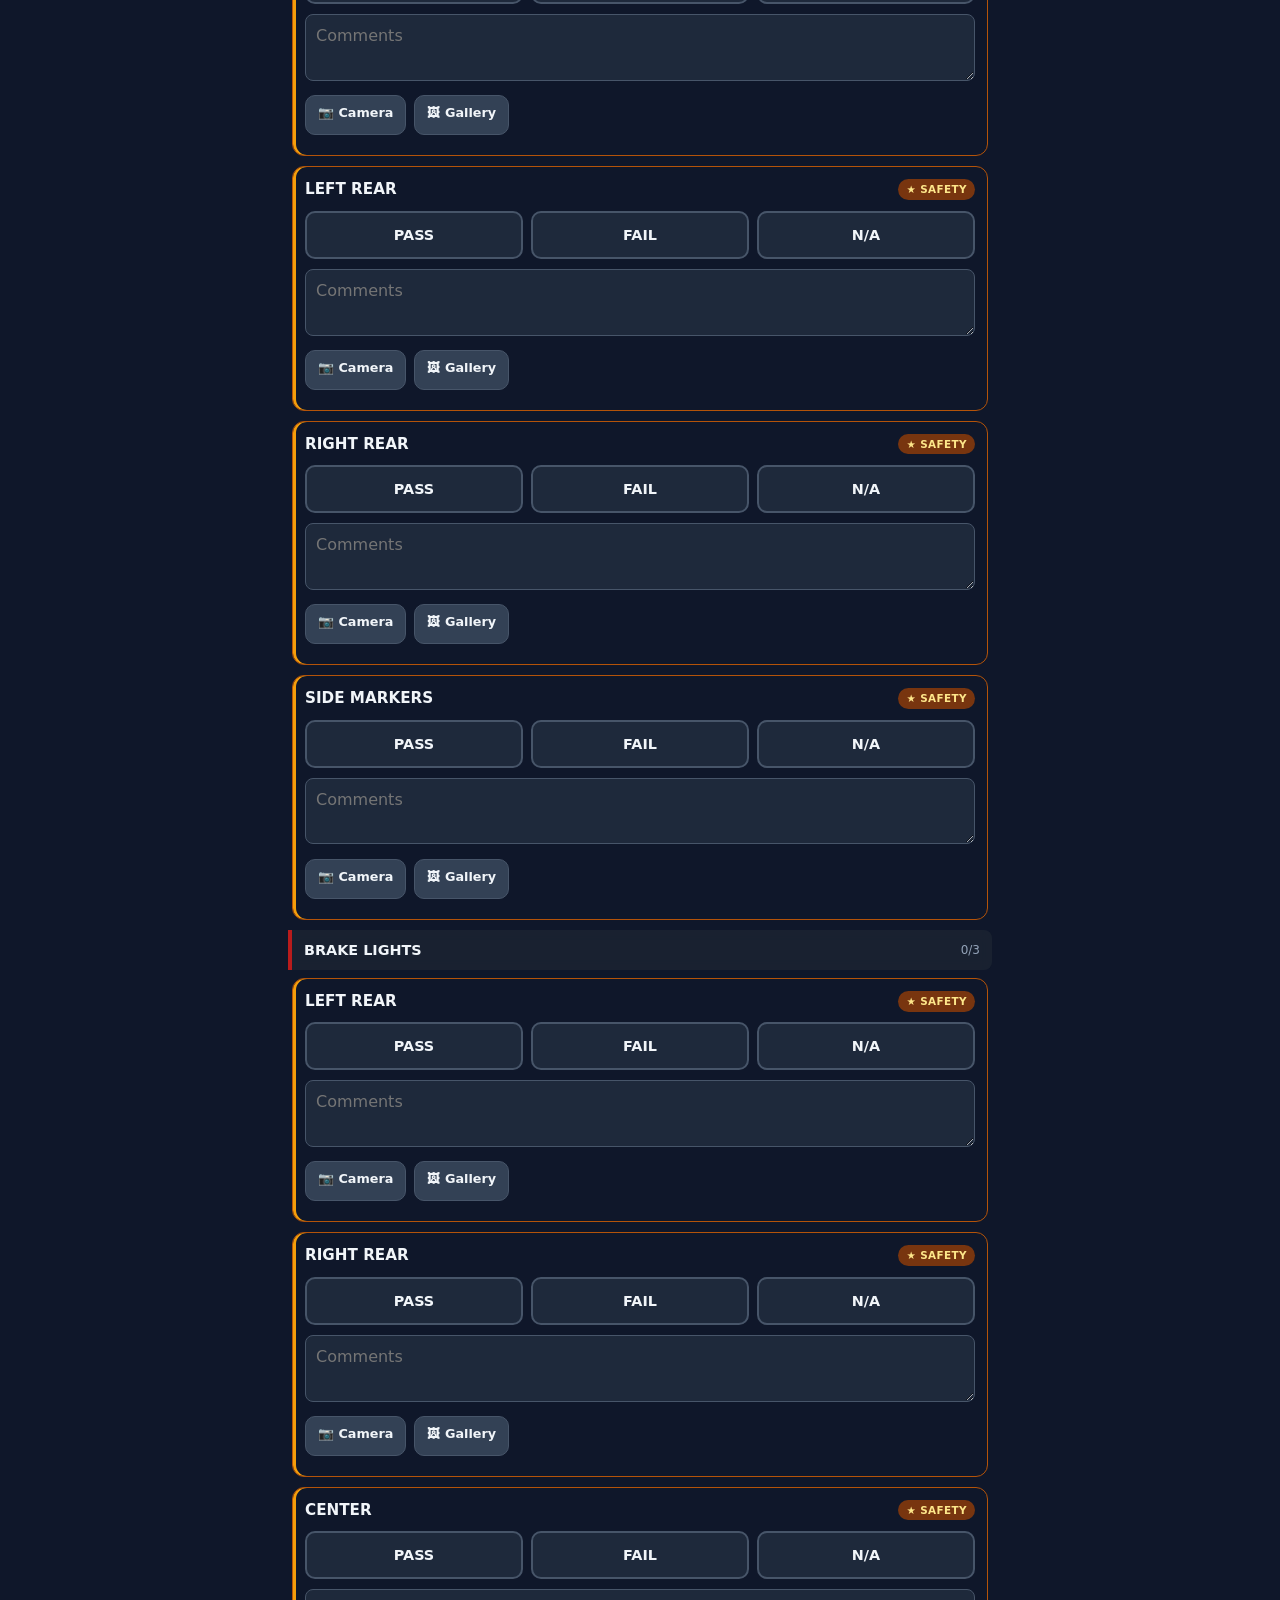
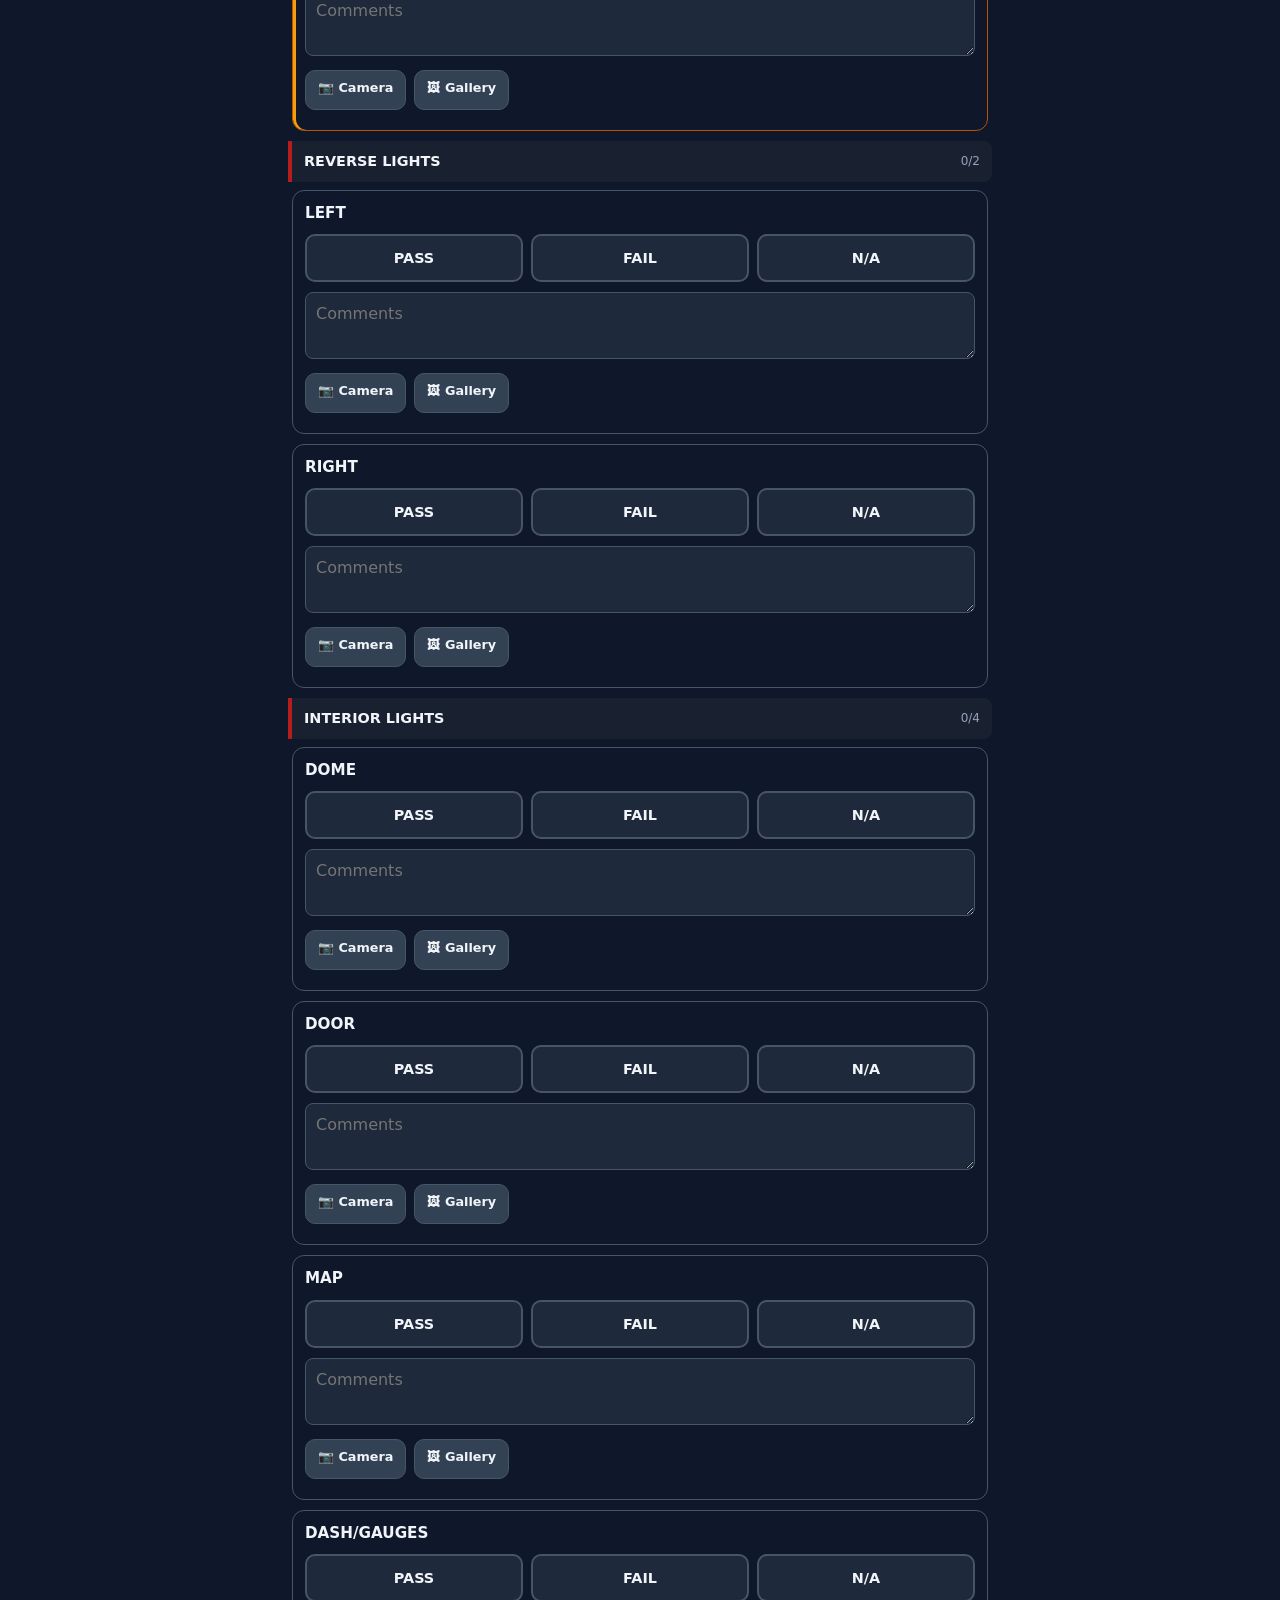
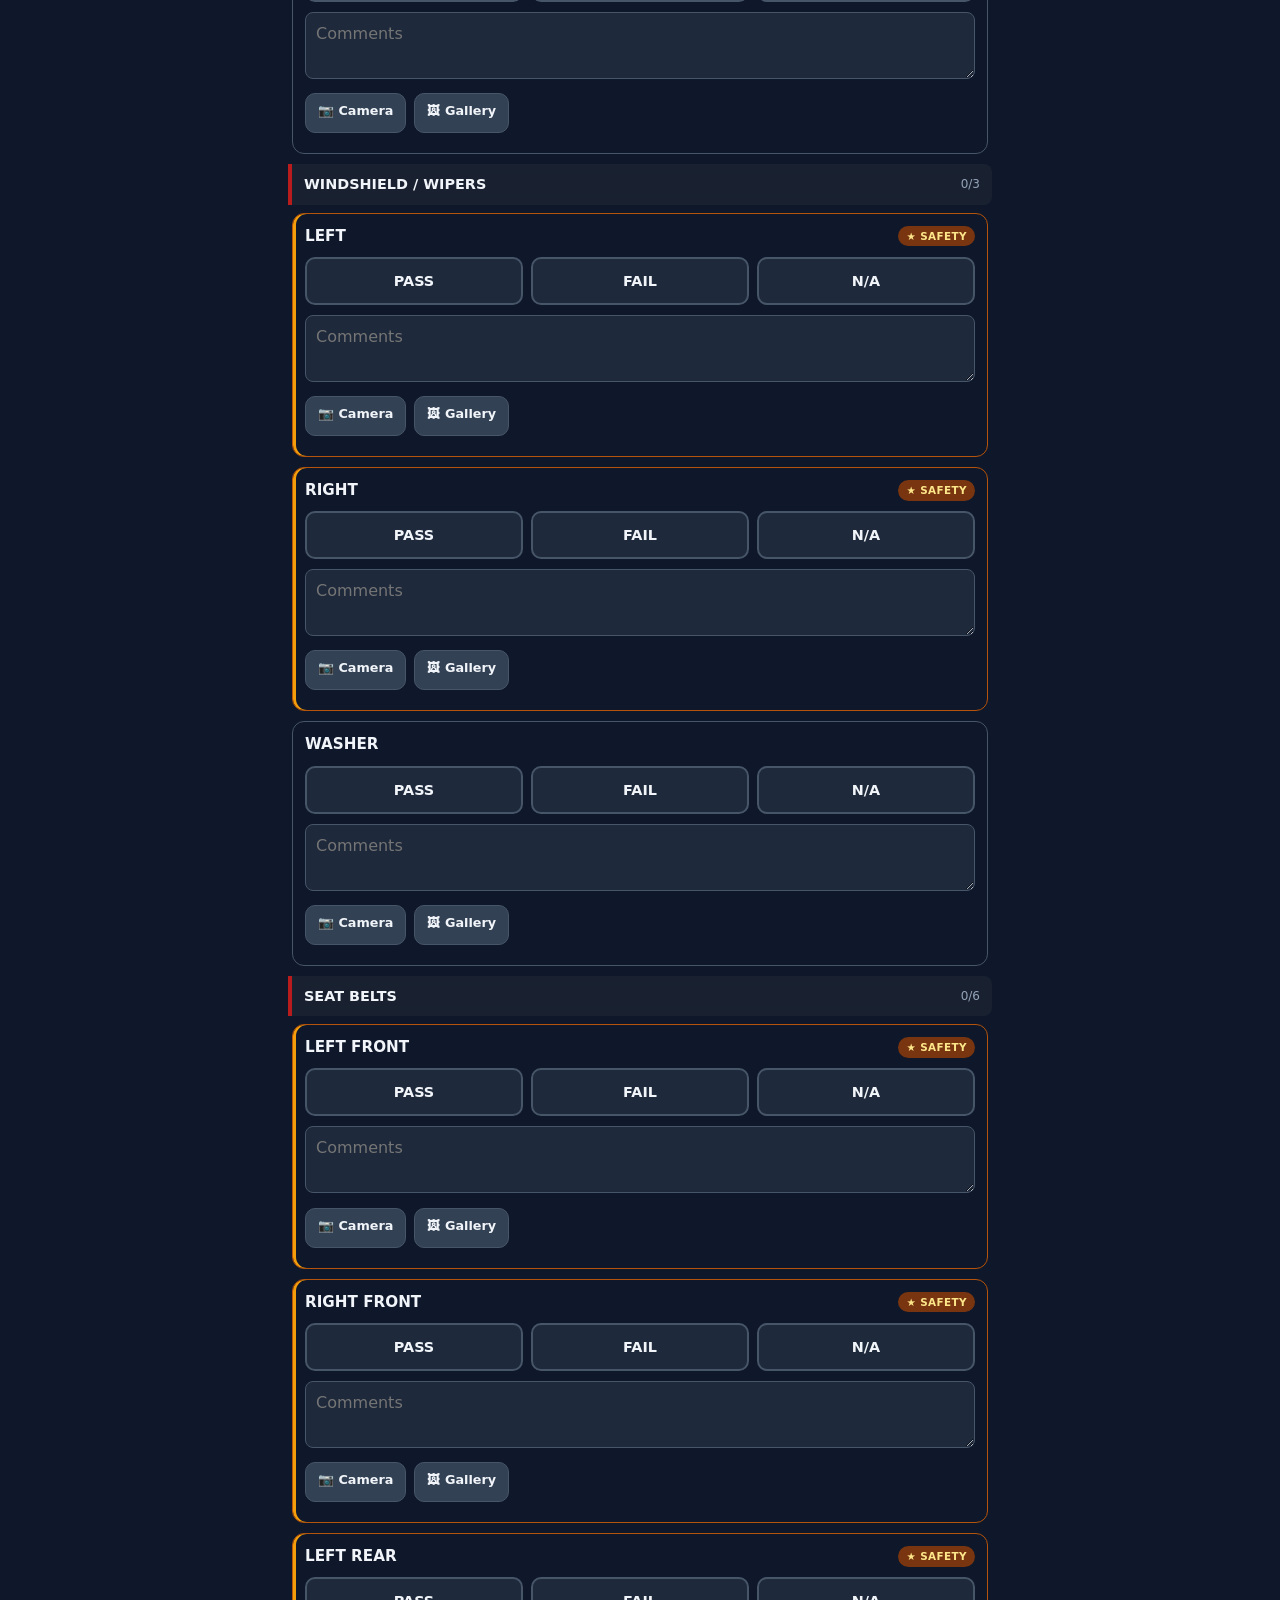
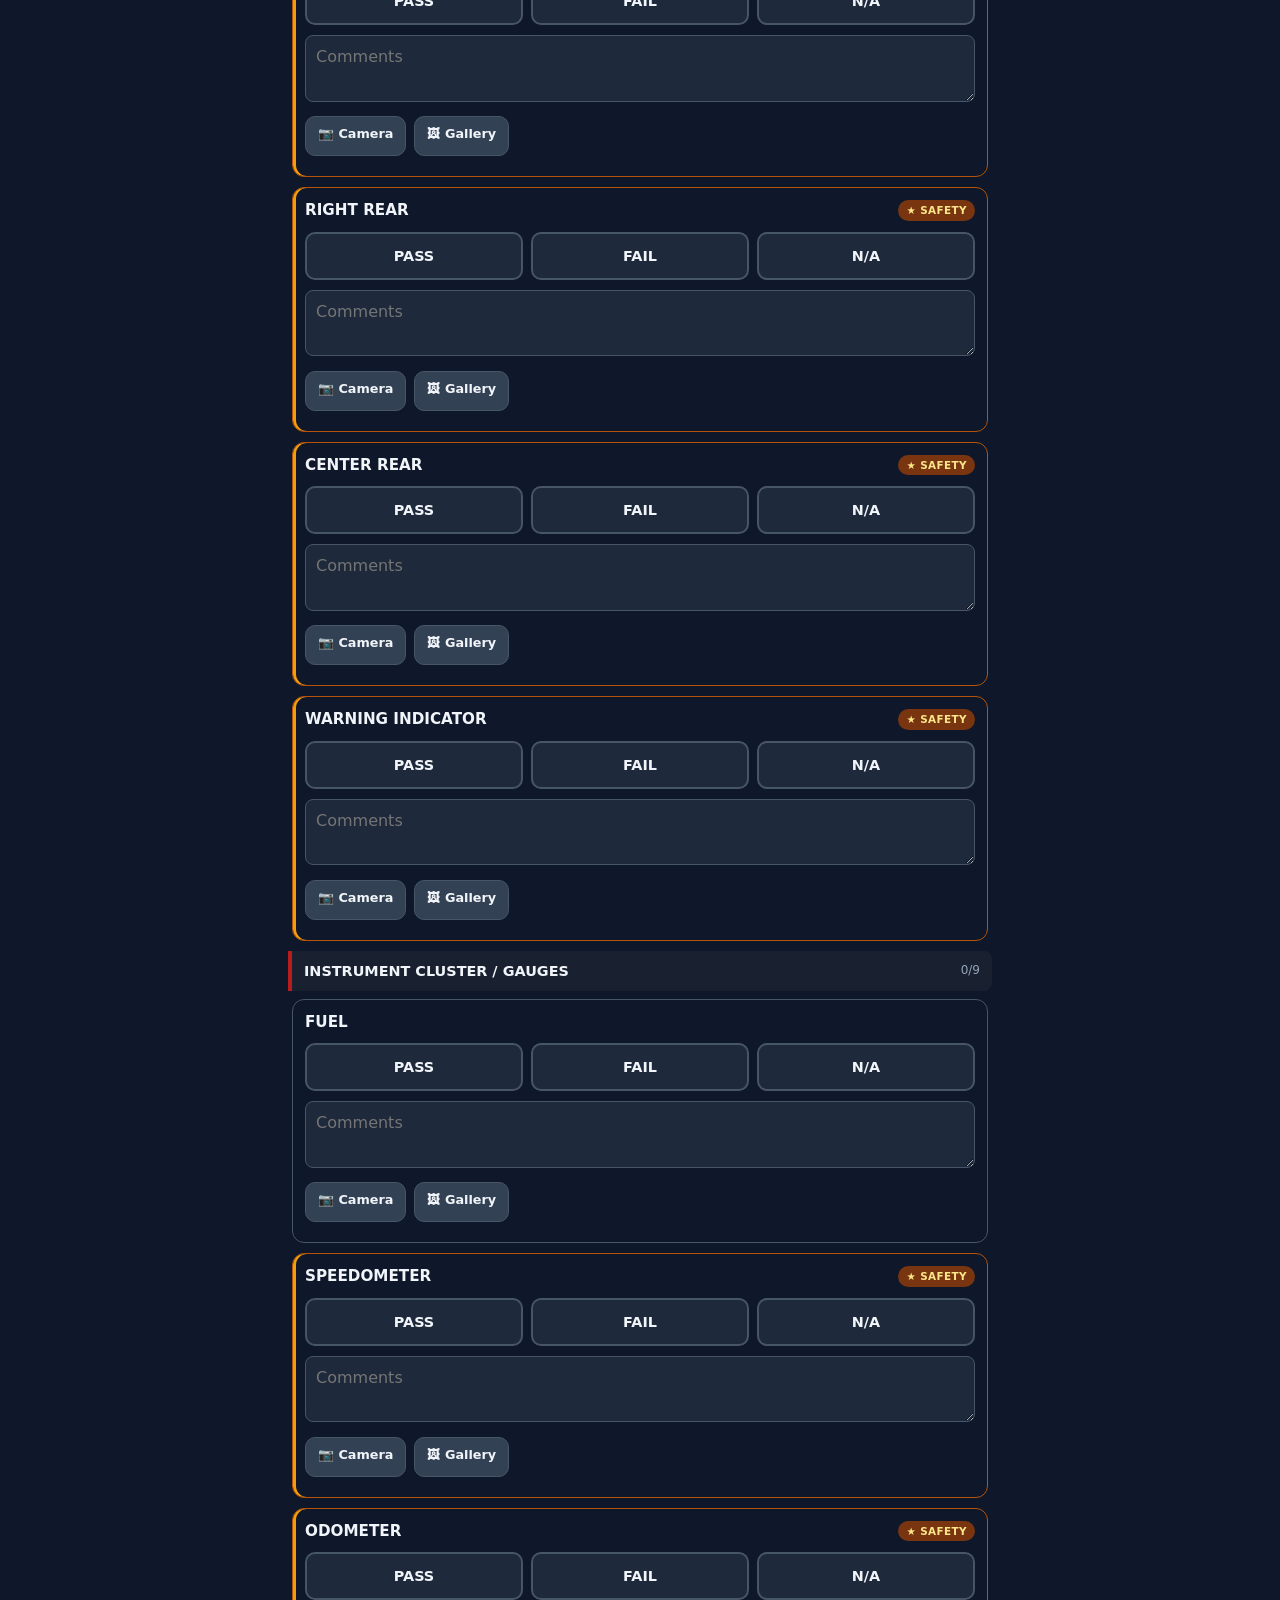
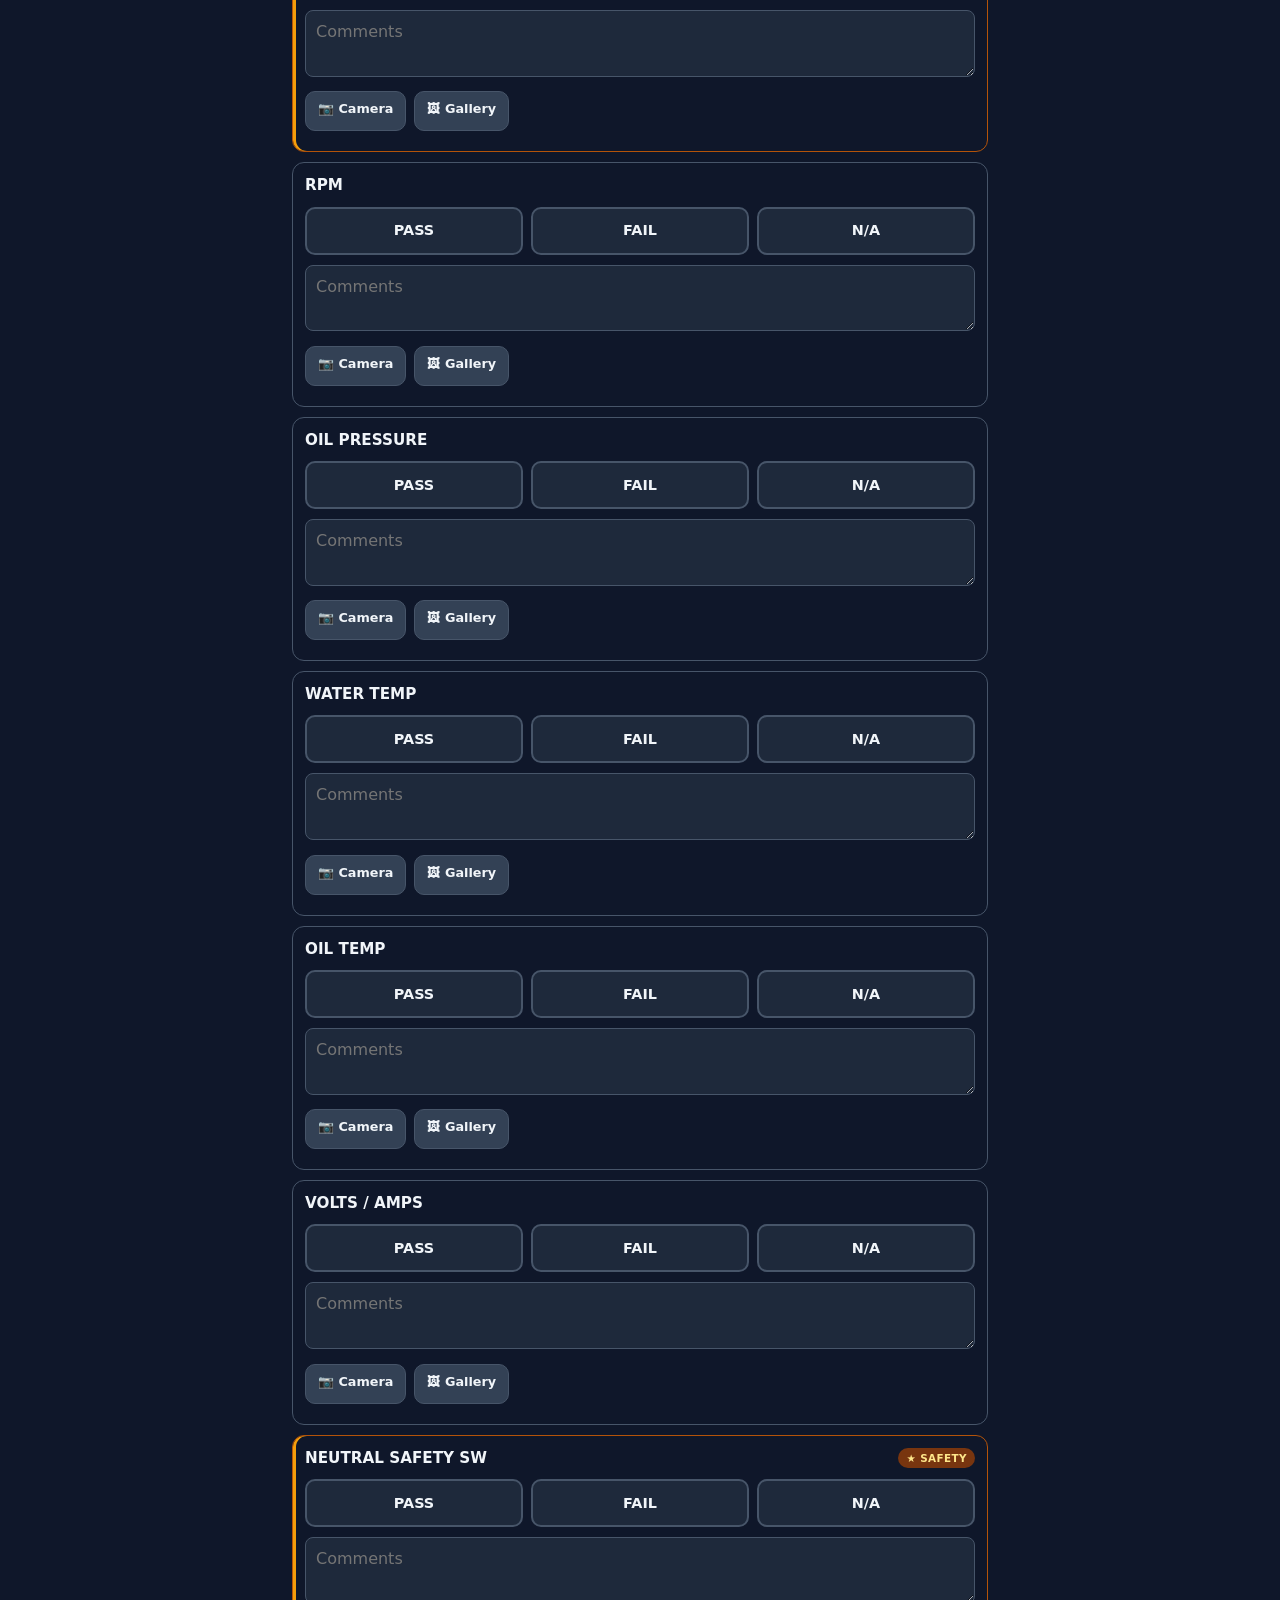
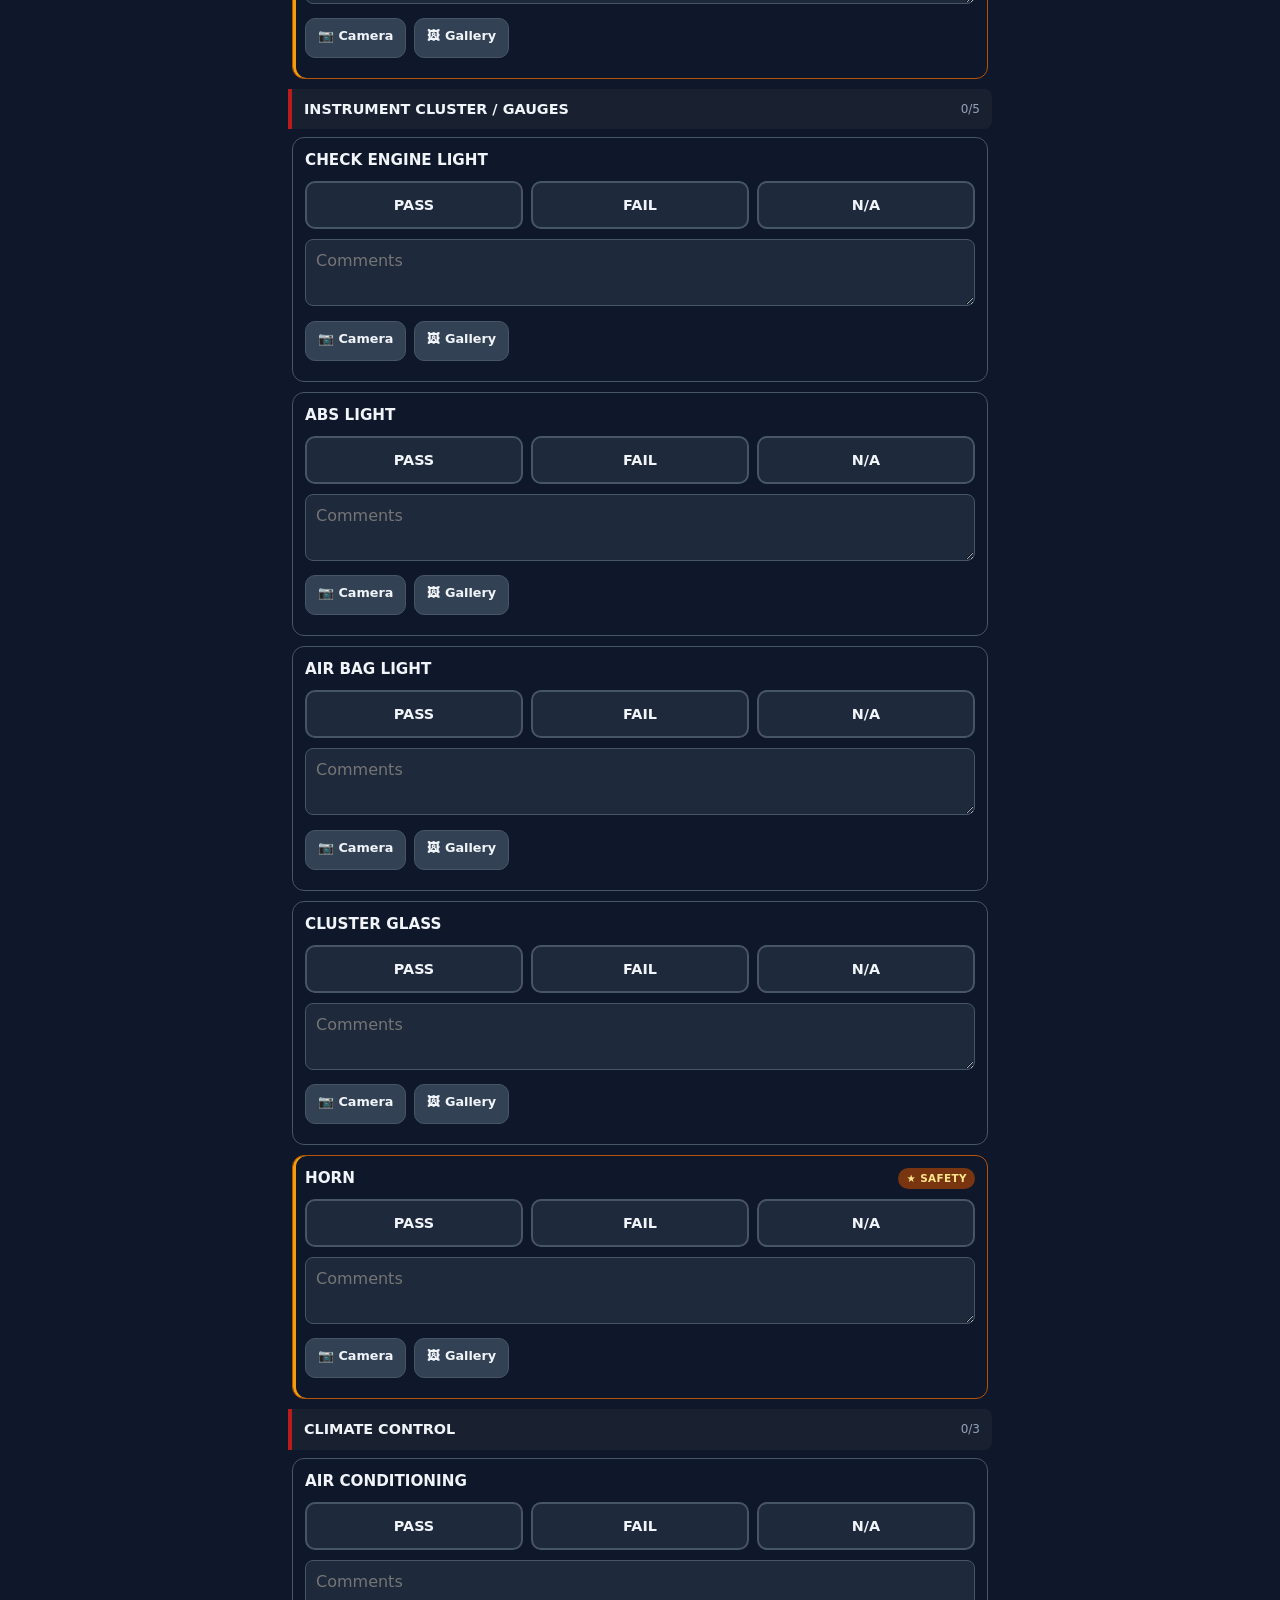
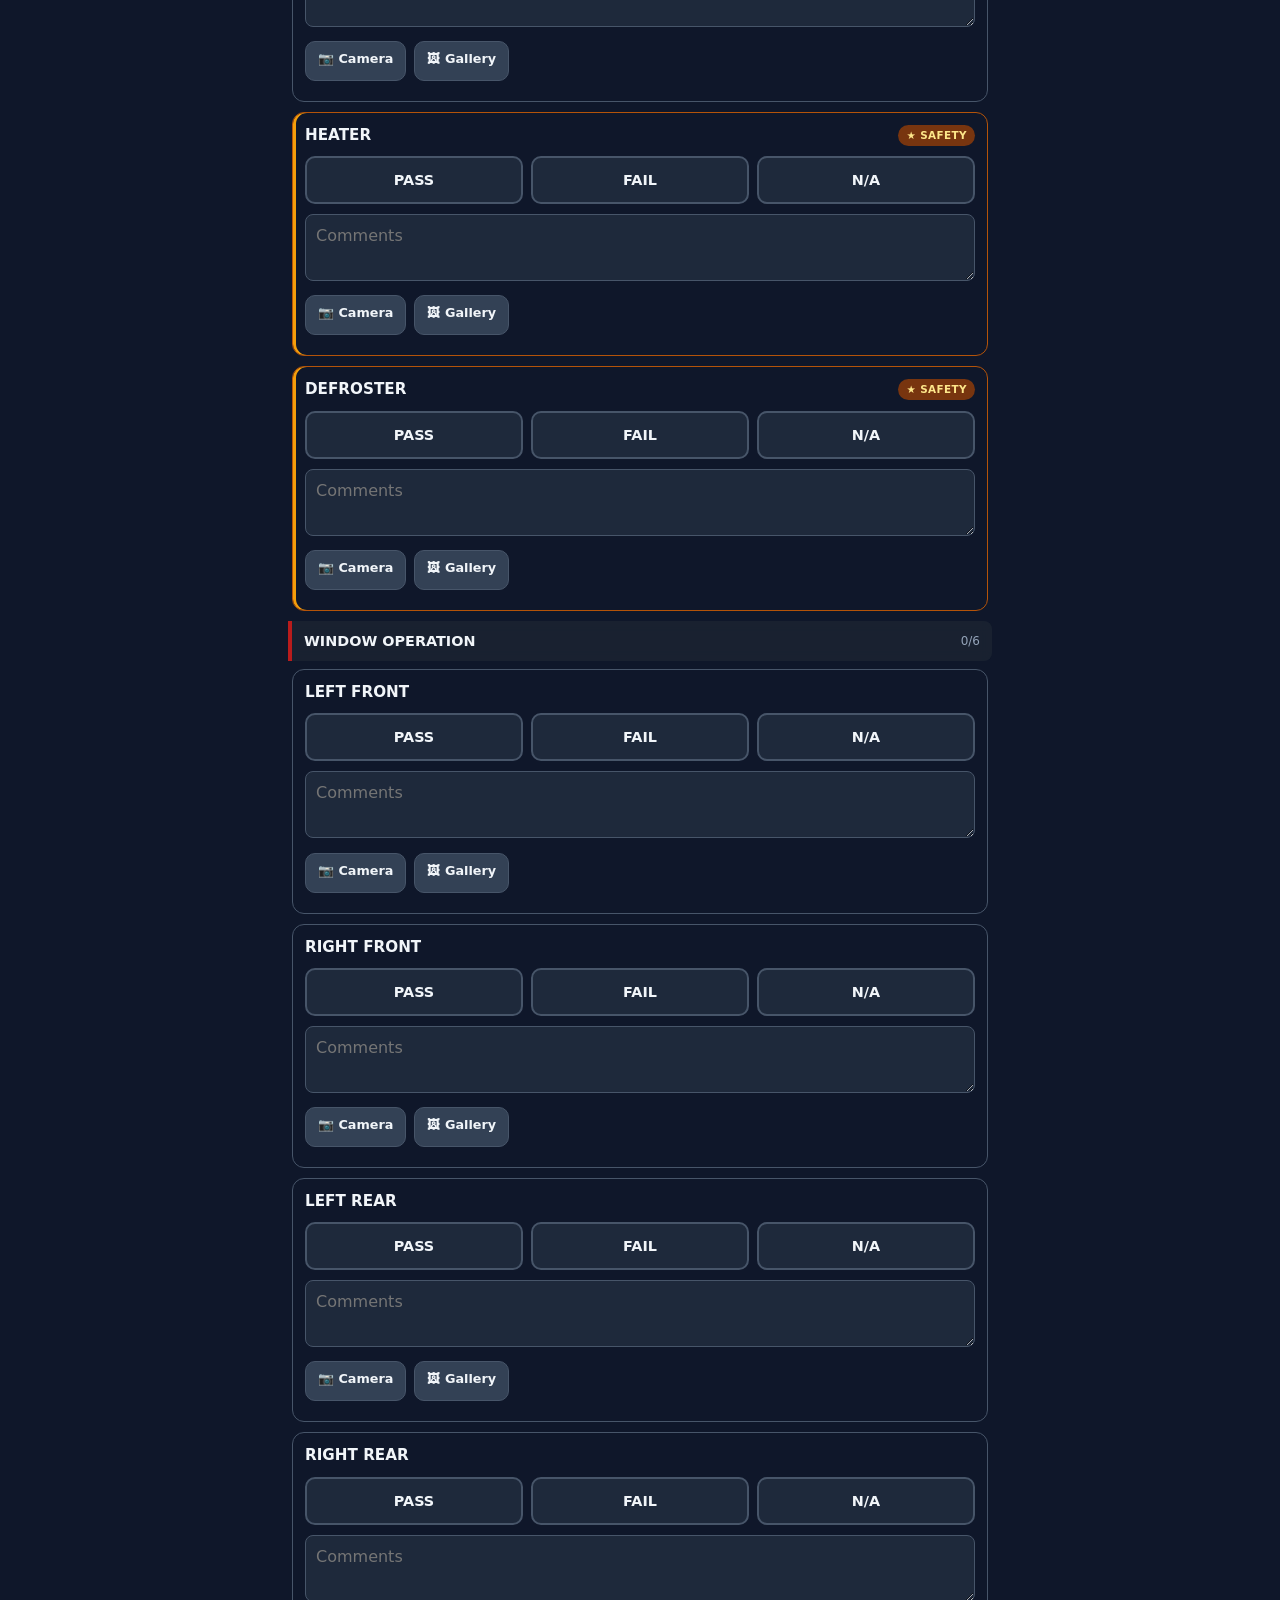
==== commit cd93183f: "Fix column alignment and save-to-device option" ====
--- a/index.html
+++ b/index.html
@@ -65,6 +65,7 @@
           <span id="prog-text">0 / 0</span>
           <span id="save-status"></span>
         </div>
+        <p class="save-hint no-print">Autosave stays in this browser. Use Save → Save to this device for a file in Downloads/Files.</p>
         <div style="display:flex;flex-wrap:wrap;gap:8px;margin-top:12px" class="no-print">
           <button type="button" class="btn btn-sm" id="btn-export-json">Export JSON</button>
           <button type="button" class="btn btn-sm" id="btn-demo">Reset demo job</button>
@@ -120,6 +121,18 @@
     <button type="button" class="btn" id="btn-fab-report">Print report</button>
   </div>
 
+
+  <div class="save-sheet-backdrop no-print" id="save-sheet-backdrop" hidden></div>
+  <div class="save-sheet no-print" id="save-sheet" role="dialog" aria-modal="true" aria-labelledby="save-sheet-title" hidden>
+    <h3 id="save-sheet-title">Saved in this browser</h3>
+    <p class="sheet-hint">Also download a file you can keep in Downloads/Files?</p>
+    <div class="sheet-actions">
+      <button type="button" class="btn btn-primary" id="btn-save-device">Save file to this device</button>
+      <button type="button" class="btn" id="btn-save-html">Also download HTML report</button>
+      <button type="button" class="btn btn-ghost" id="btn-save-done">Done / Not now</button>
+    </div>
+  </div>
+
   <div class="toast" id="toast" role="status"></div>
 
   <script src="items-data.js"></script>
--- a/styles.css
+++ b/styles.css
@@ -140,14 +140,19 @@
 
 .grid-2 {
   display: grid;
-  grid-template-columns: 1fr 1fr;
+  grid-template-columns: repeat(2, minmax(0, 1fr));
   gap: 10px;
+  align-items: start;
 }
 @media (max-width: 480px) {
   .grid-2 { grid-template-columns: 1fr; }
 }
 .grid-2 .span-2 { grid-column: 1 / -1; }
 
+.field {
+  min-width: 0;
+  width: 100%;
+}
 .field label {
   display: block;
   font-size: 0.7rem;
@@ -156,9 +161,12 @@
   color: var(--muted);
   margin-bottom: 4px;
   font-weight: 600;
+  min-height: 2.1em;
+  line-height: 1.05;
 }
 .field input, .field select, .field textarea {
   width: 100%;
+  min-width: 0;
   min-height: var(--tap);
   padding: 10px 12px;
   border-radius: 10px;
@@ -252,7 +260,7 @@
 
 .result-row {
   display: grid;
-  grid-template-columns: 1fr 1fr 1fr;
+  grid-template-columns: repeat(3, minmax(0, 1fr));
   gap: 8px;
   margin-bottom: 10px;
 }
@@ -435,6 +443,59 @@
   justify-content: center;
   flex-wrap: wrap;
 }
+
+
+.save-hint {
+  margin: 8px 0 0;
+  font-size: 0.75rem;
+  color: var(--muted);
+  line-height: 1.35;
+}
+
+.save-sheet-backdrop {
+  position: fixed;
+  inset: 0;
+  z-index: 150;
+  background: rgba(2, 6, 23, 0.55);
+  opacity: 0;
+  pointer-events: none;
+  transition: opacity 0.2s;
+}
+.save-sheet-backdrop.show {
+  opacity: 1;
+  pointer-events: auto;
+}
+.save-sheet {
+  position: fixed;
+  left: 0; right: 0; bottom: 0;
+  z-index: 160;
+  background: var(--bg2);
+  border-top: 1px solid var(--border);
+  border-radius: 16px 16px 0 0;
+  padding: 16px 14px calc(16px + var(--safe-bottom));
+  transform: translateY(110%);
+  transition: transform 0.25s ease;
+  max-width: 520px;
+  margin: 0 auto;
+  box-shadow: 0 -8px 32px rgba(0,0,0,0.4);
+}
+.save-sheet.show { transform: translateY(0); }
+.save-sheet h3 {
+  margin: 0 0 6px;
+  font-size: 1rem;
+}
+.save-sheet .sheet-hint {
+  margin: 0 0 14px;
+  font-size: 0.8rem;
+  color: var(--muted);
+  line-height: 1.35;
+}
+.save-sheet .sheet-actions {
+  display: flex;
+  flex-direction: column;
+  gap: 8px;
+}
+.save-sheet .sheet-actions .btn { width: 100%; }
 
 .toast {
   position: fixed;
@@ -466,7 +527,7 @@
     color: #111;
     padding: 0;
   }
-  .app-header, .section-nav, .fab-bar, .toast, .no-print,
+  .app-header, .section-nav, .fab-bar, .toast, .save-sheet, .save-sheet-backdrop, .no-print,
   .file-btn, .result-btn:not(.active), .photo-row .btn, .rm {
     display: none !important;
   }
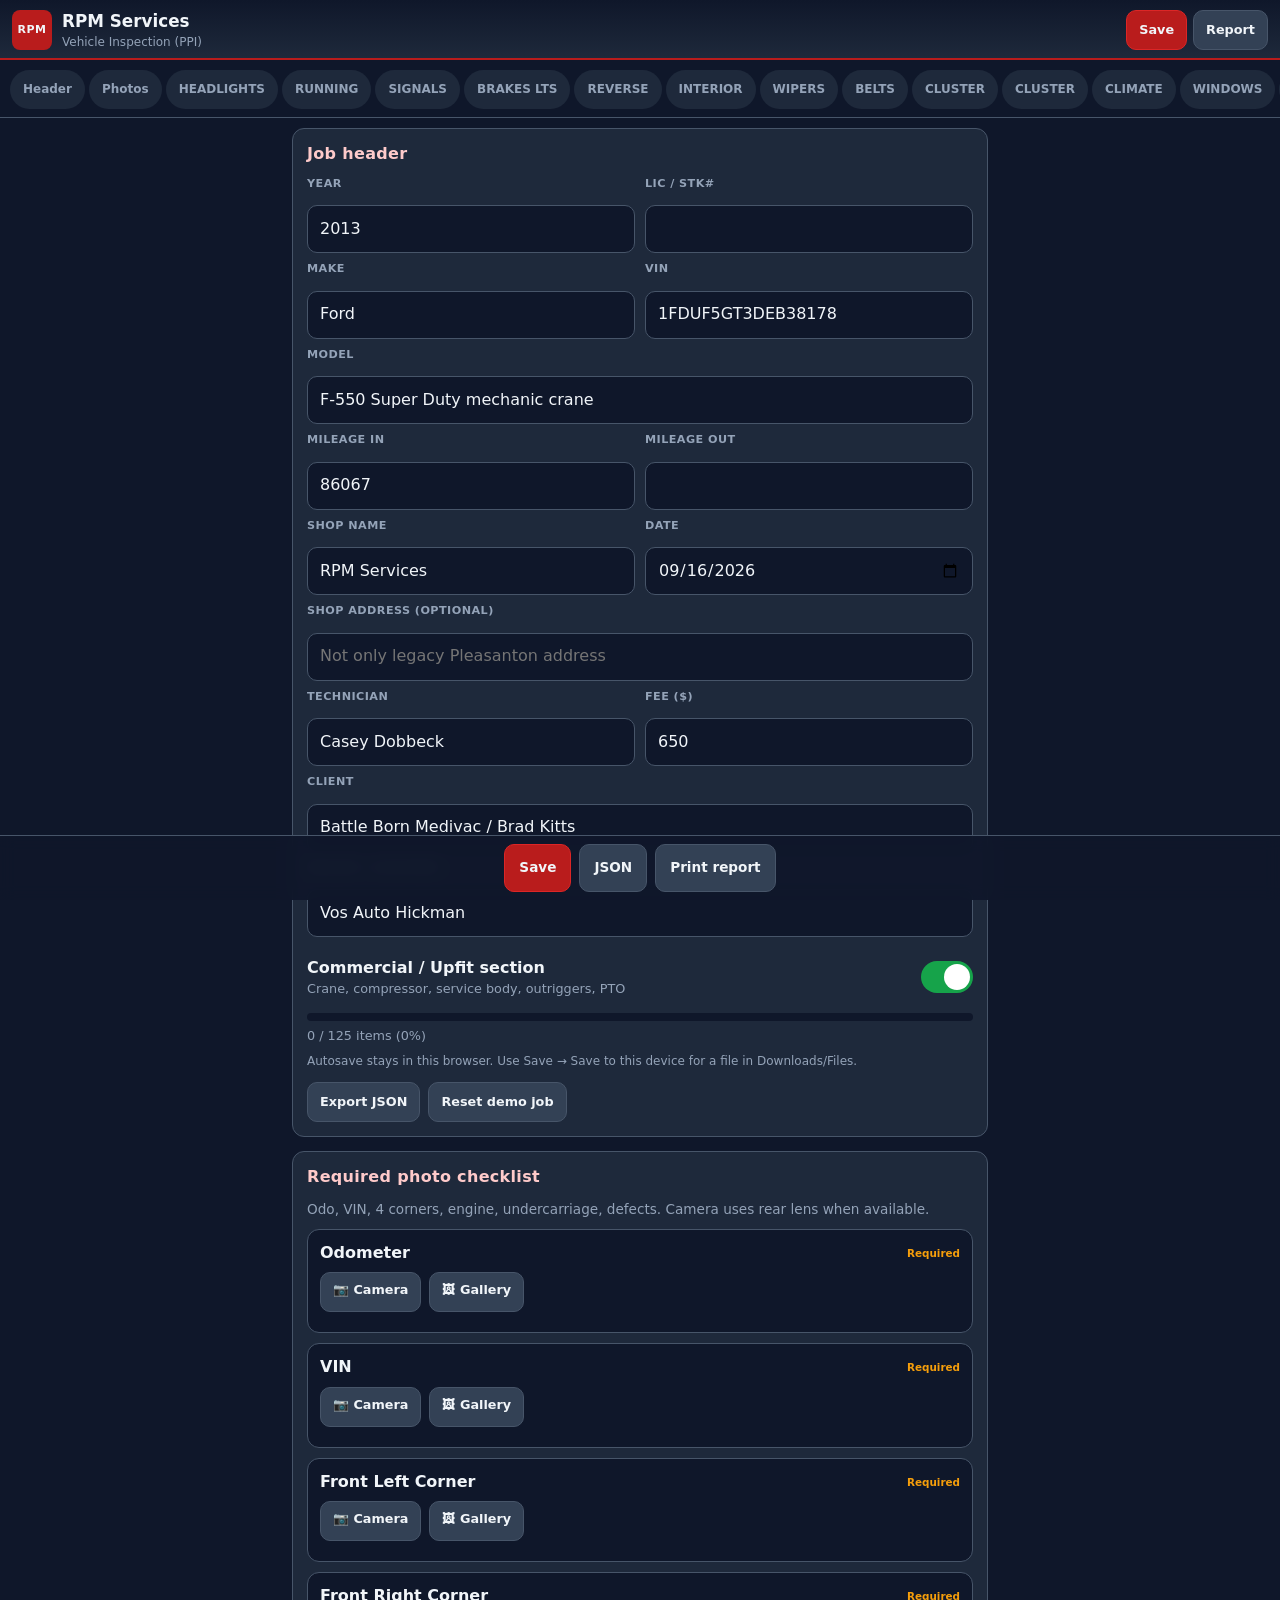
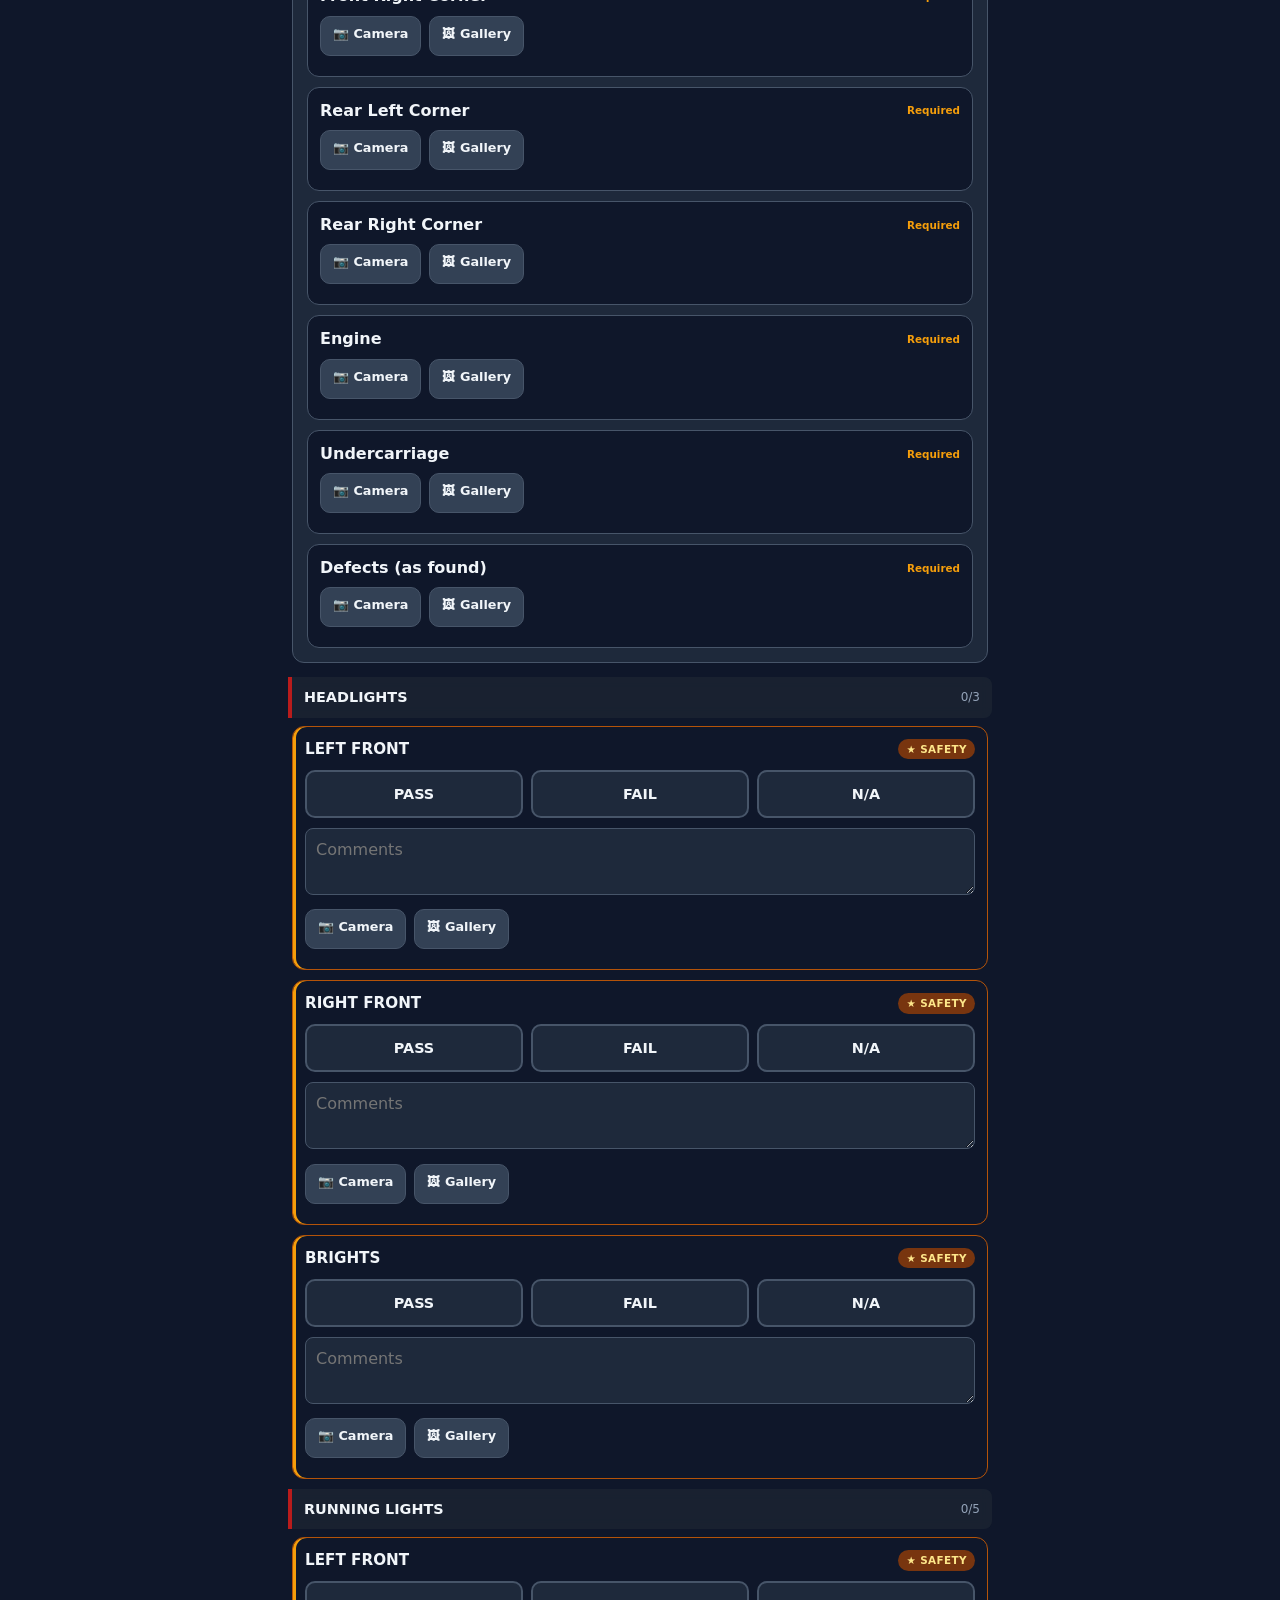
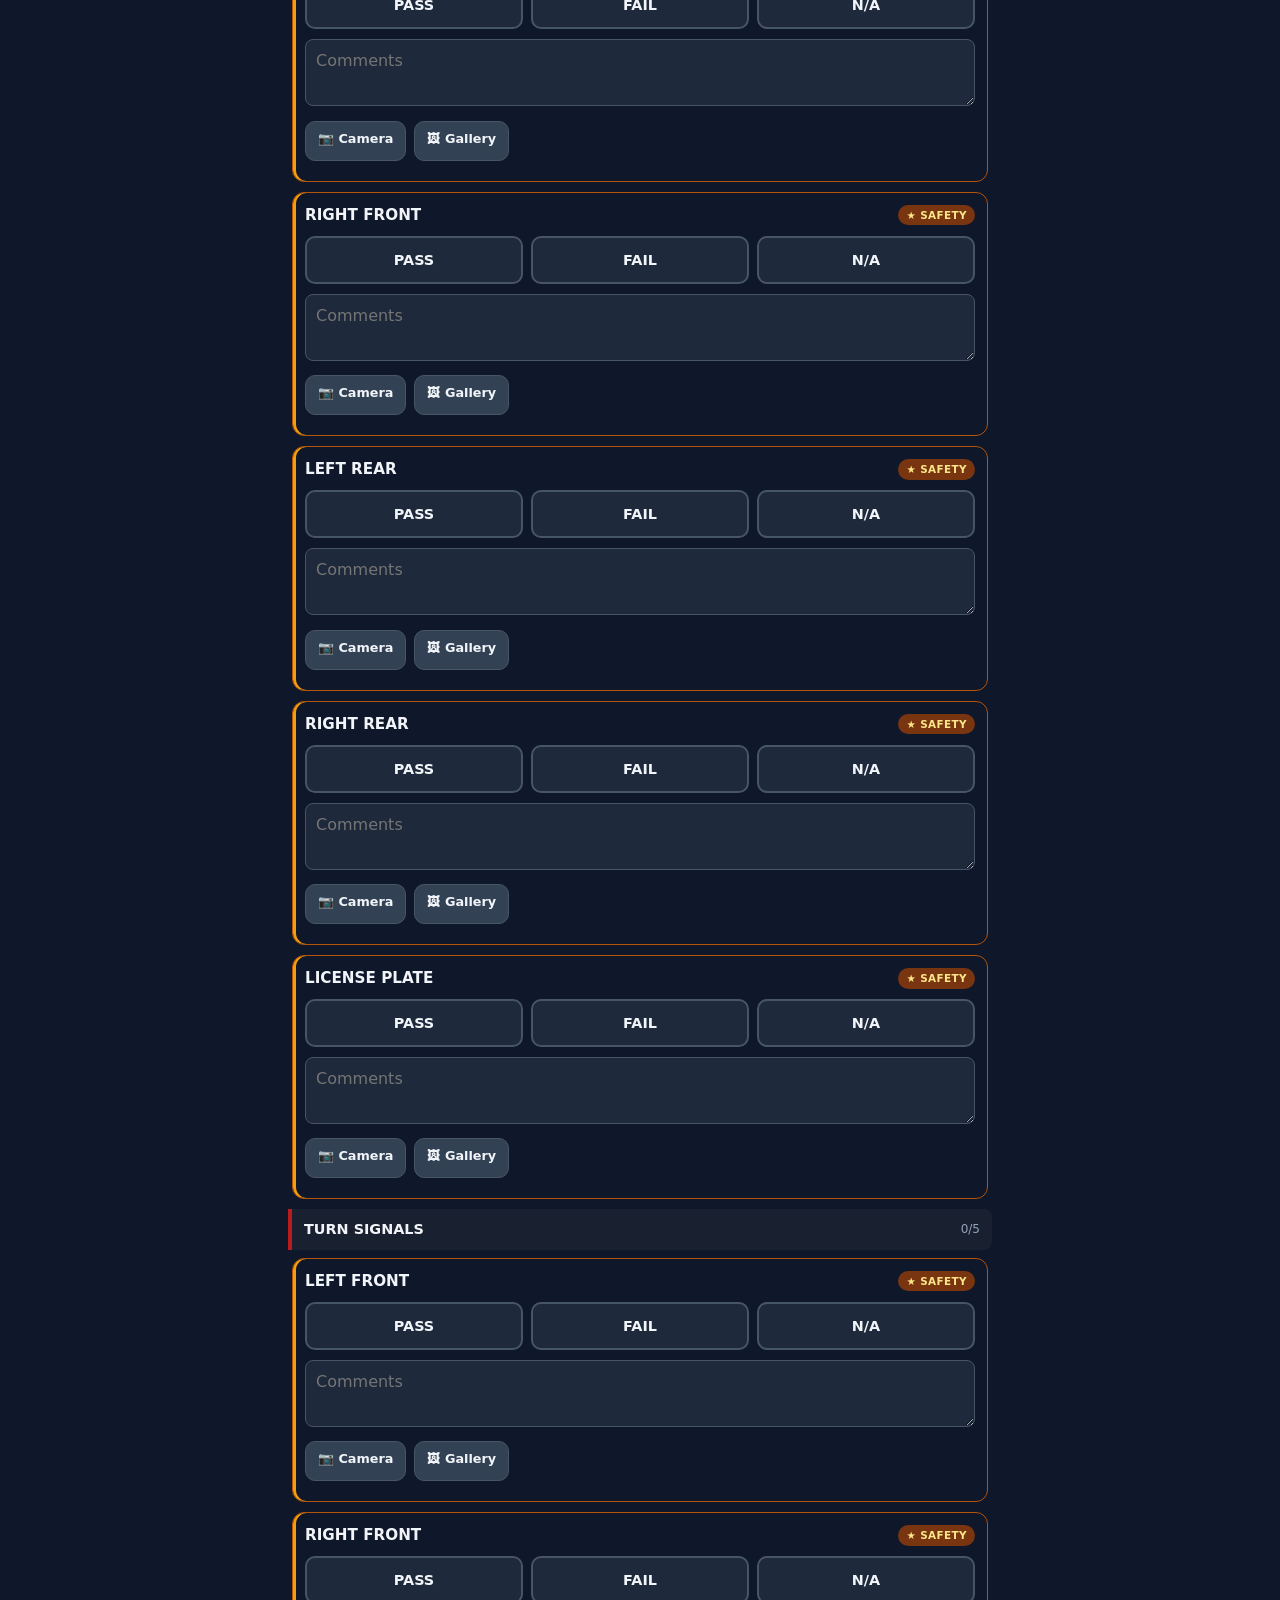
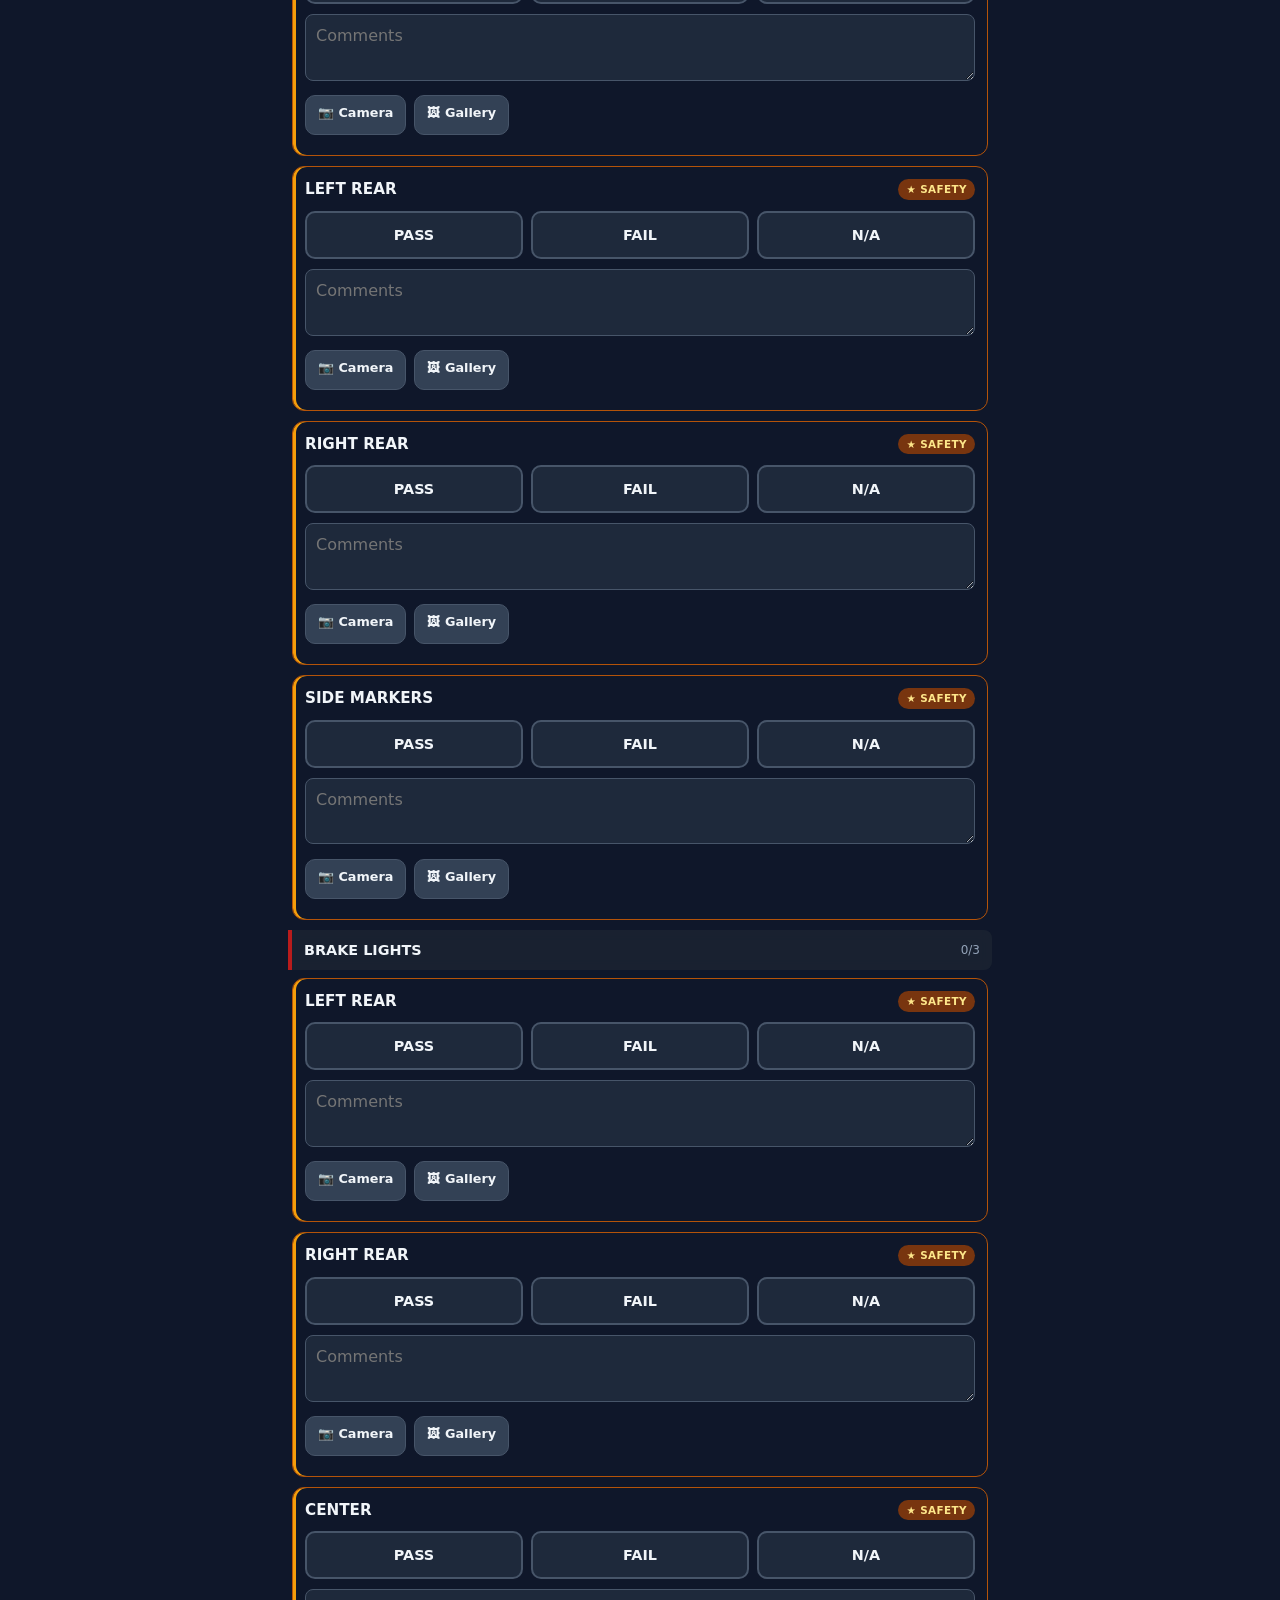
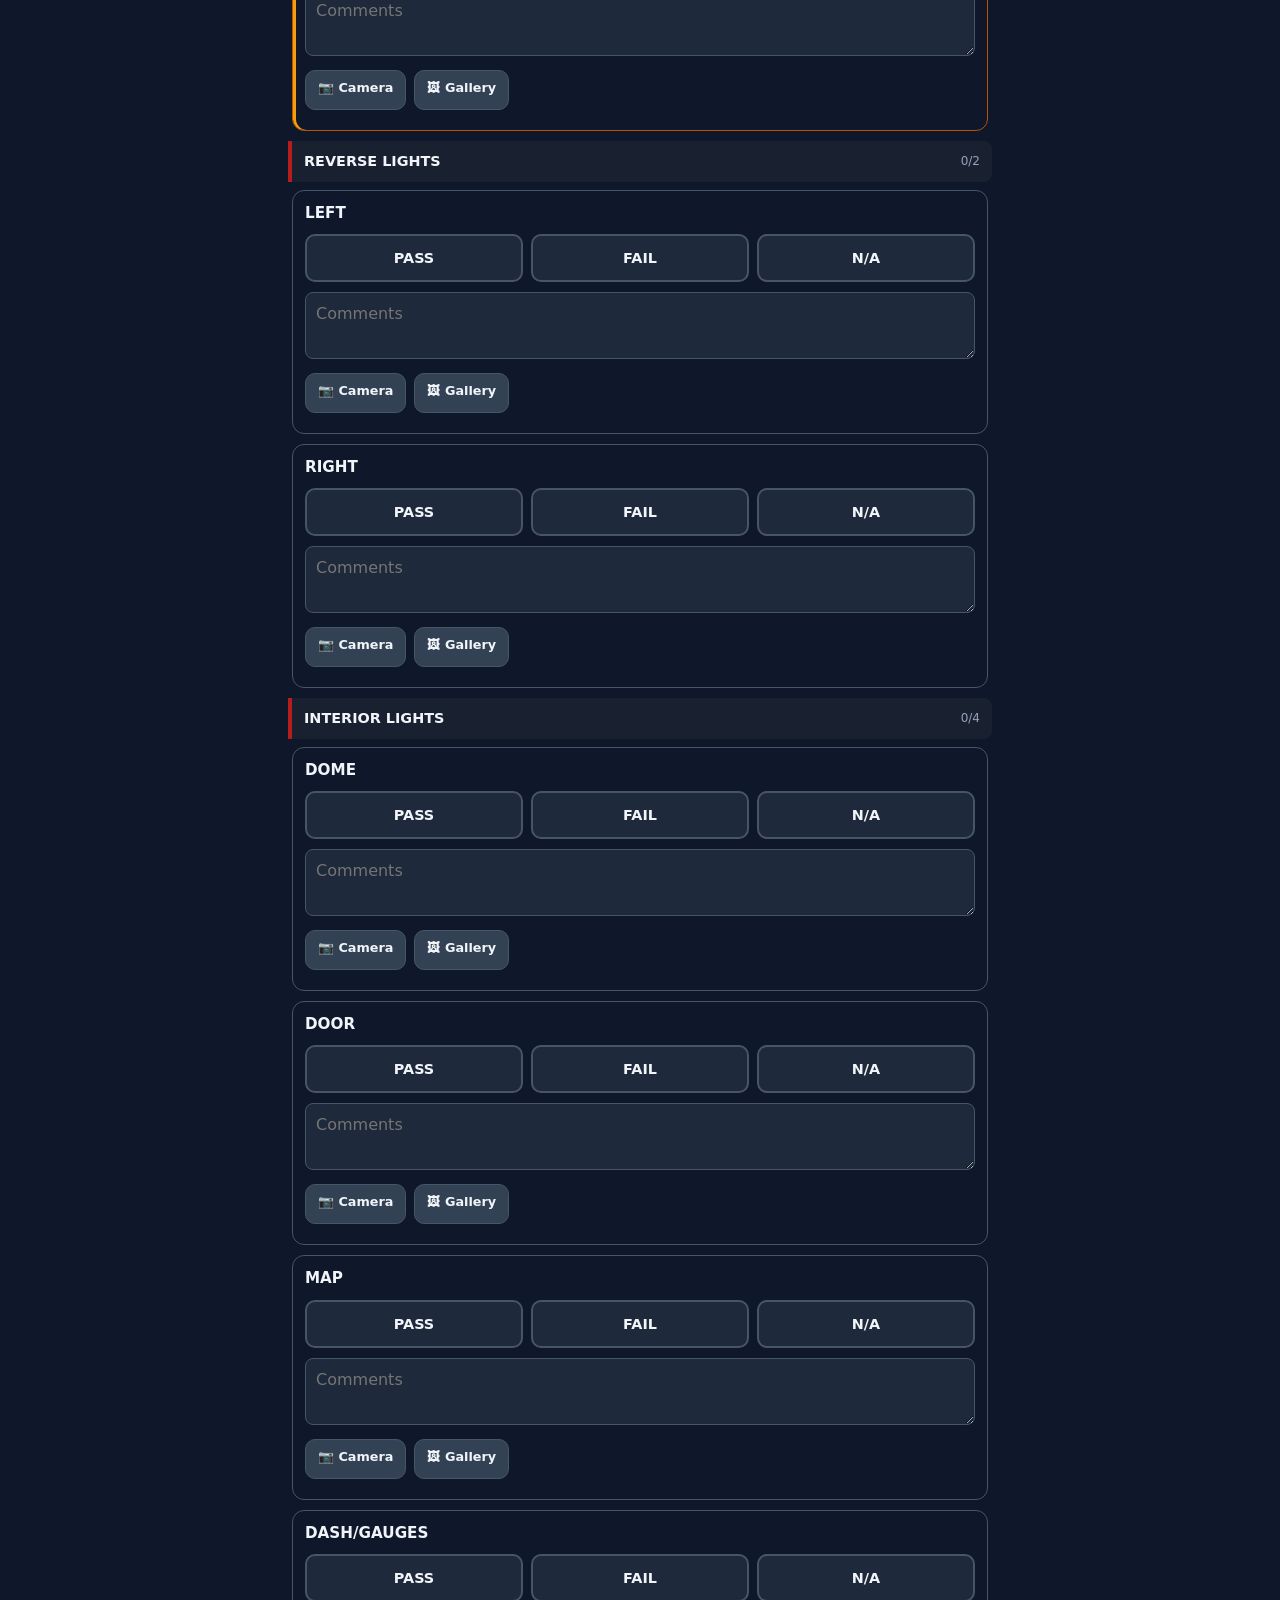
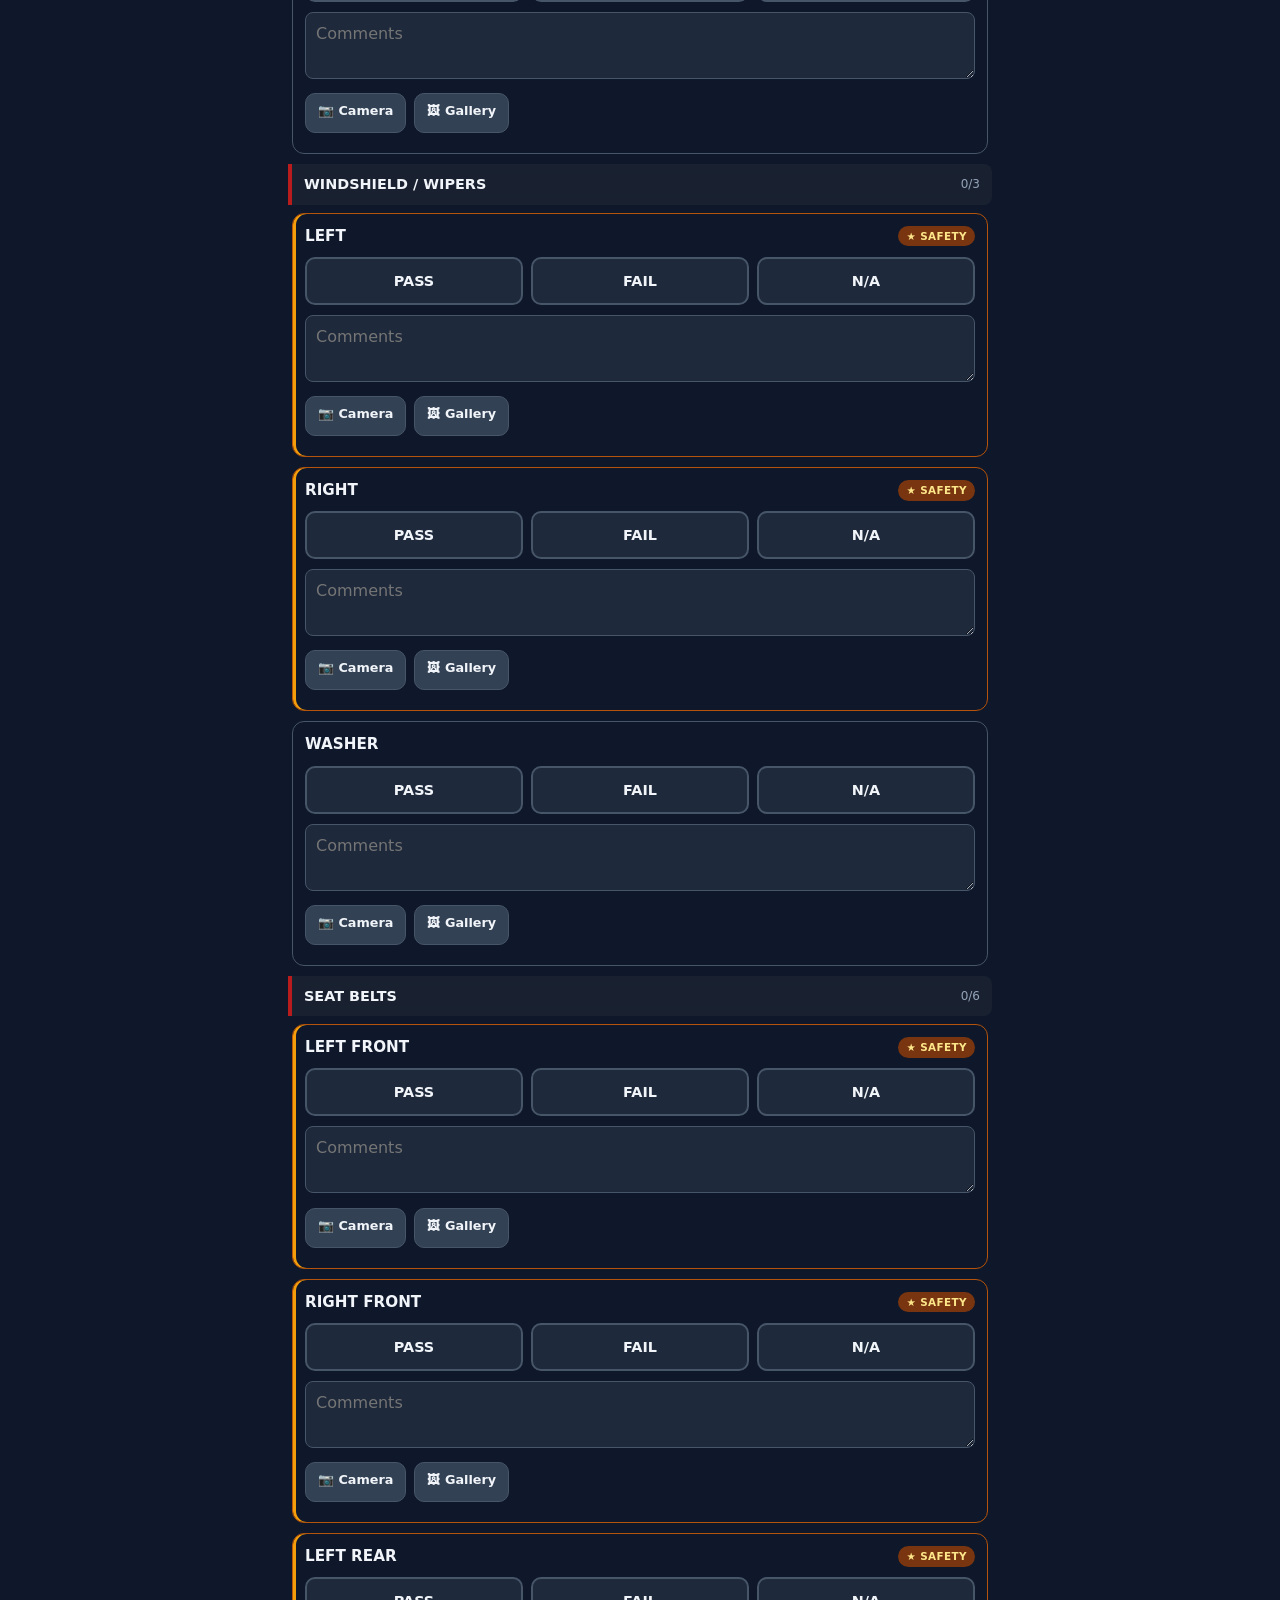
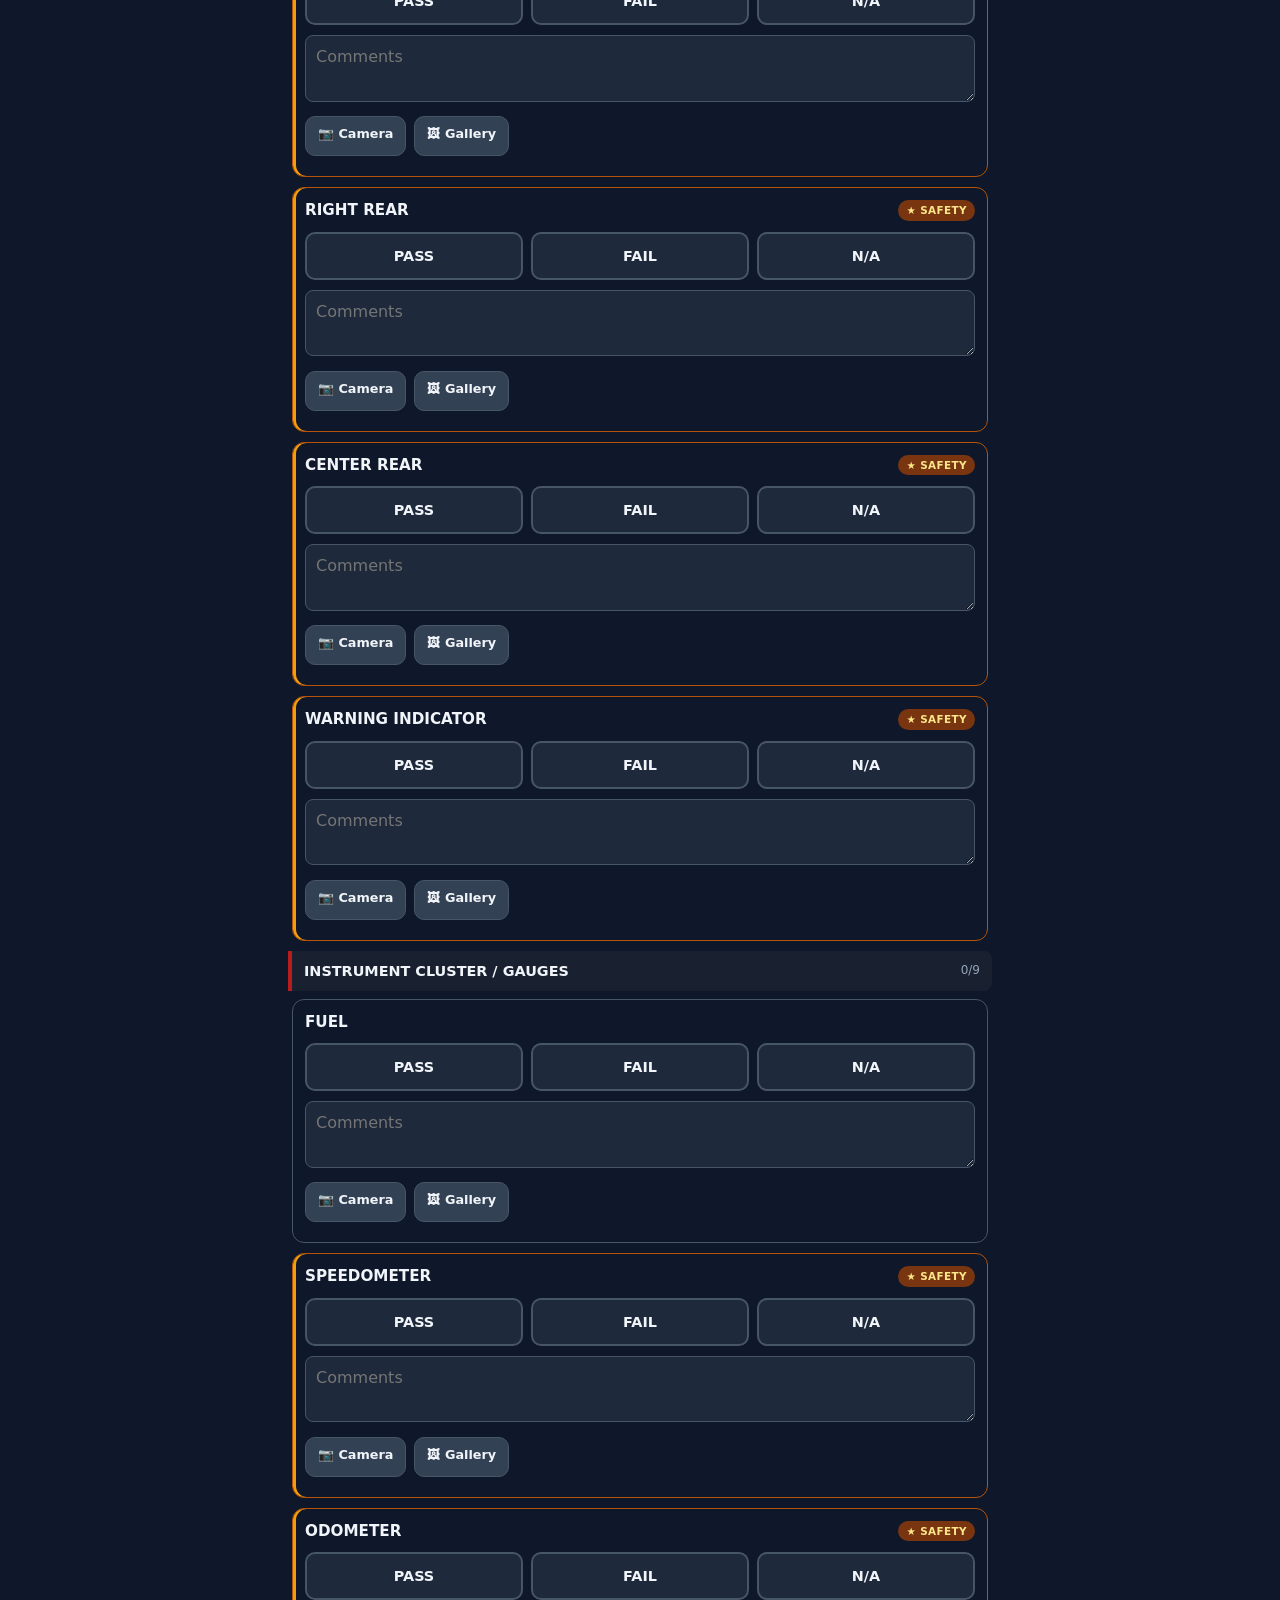
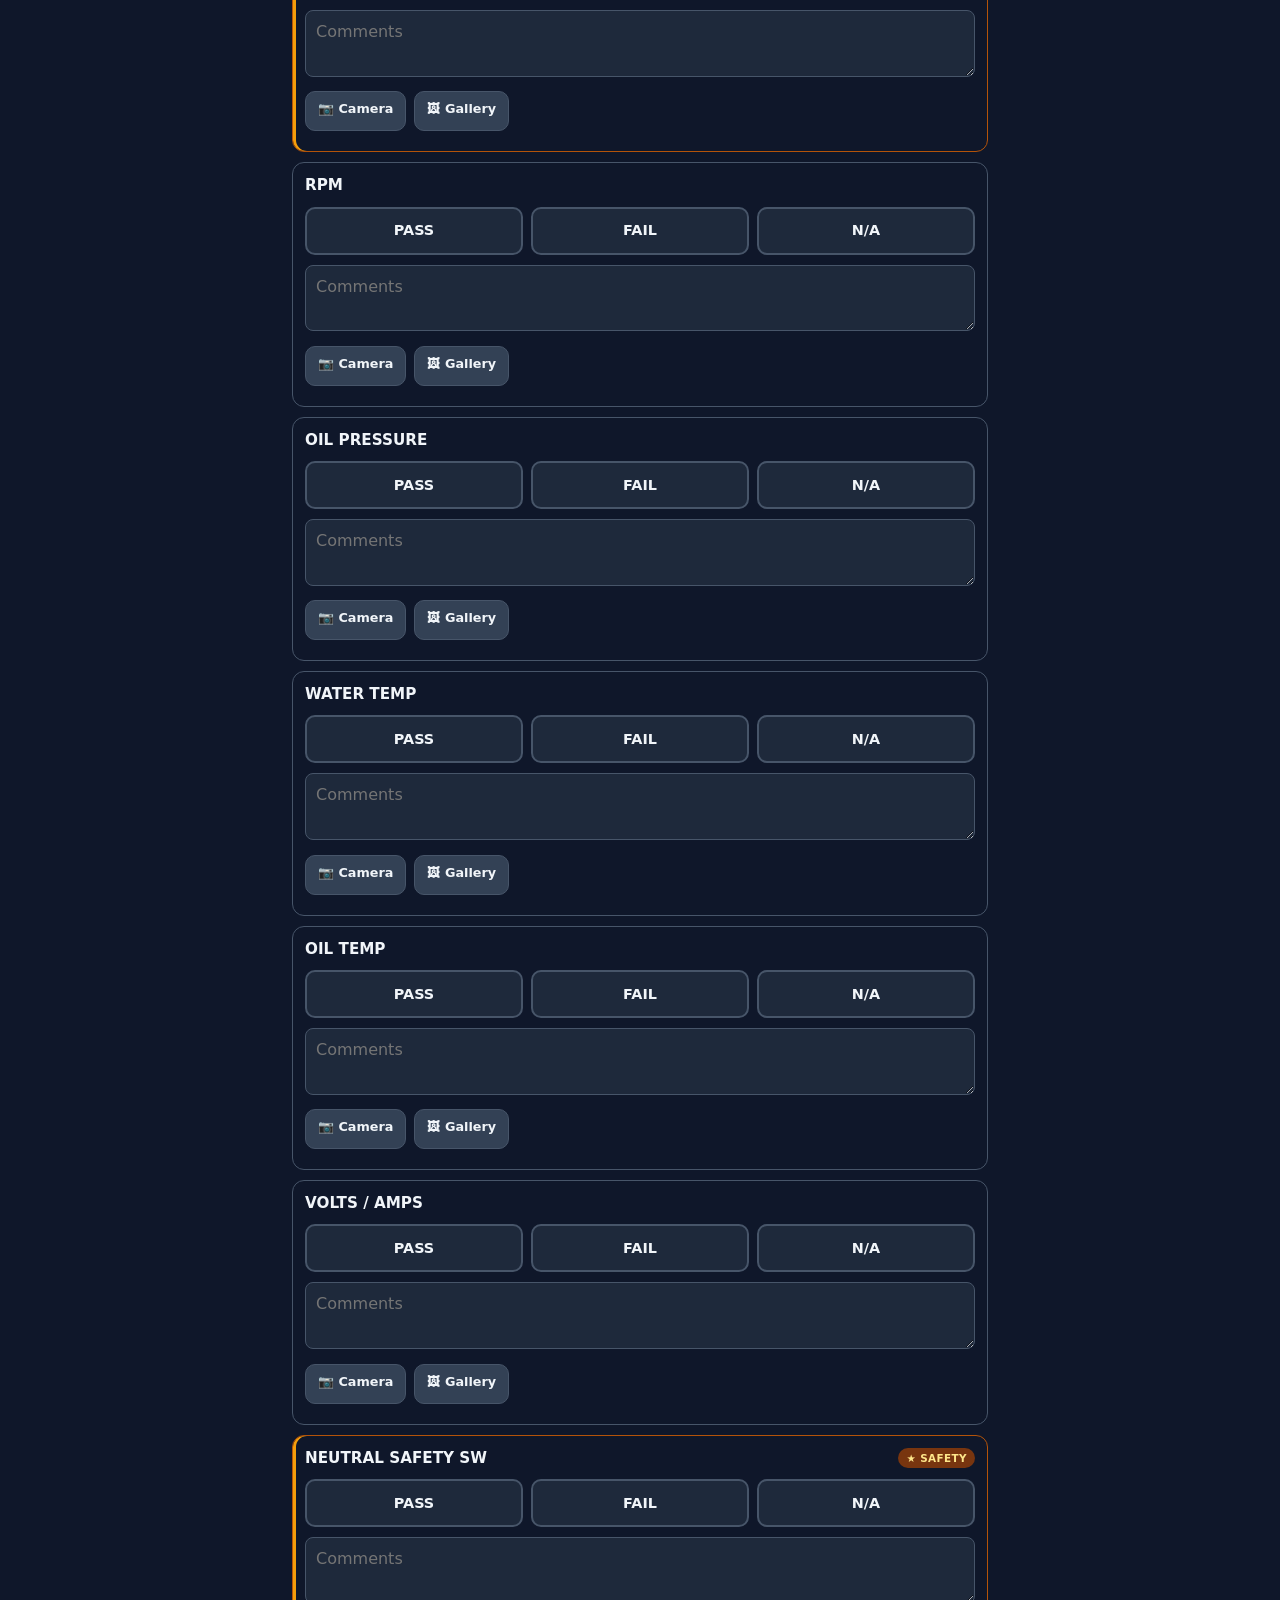
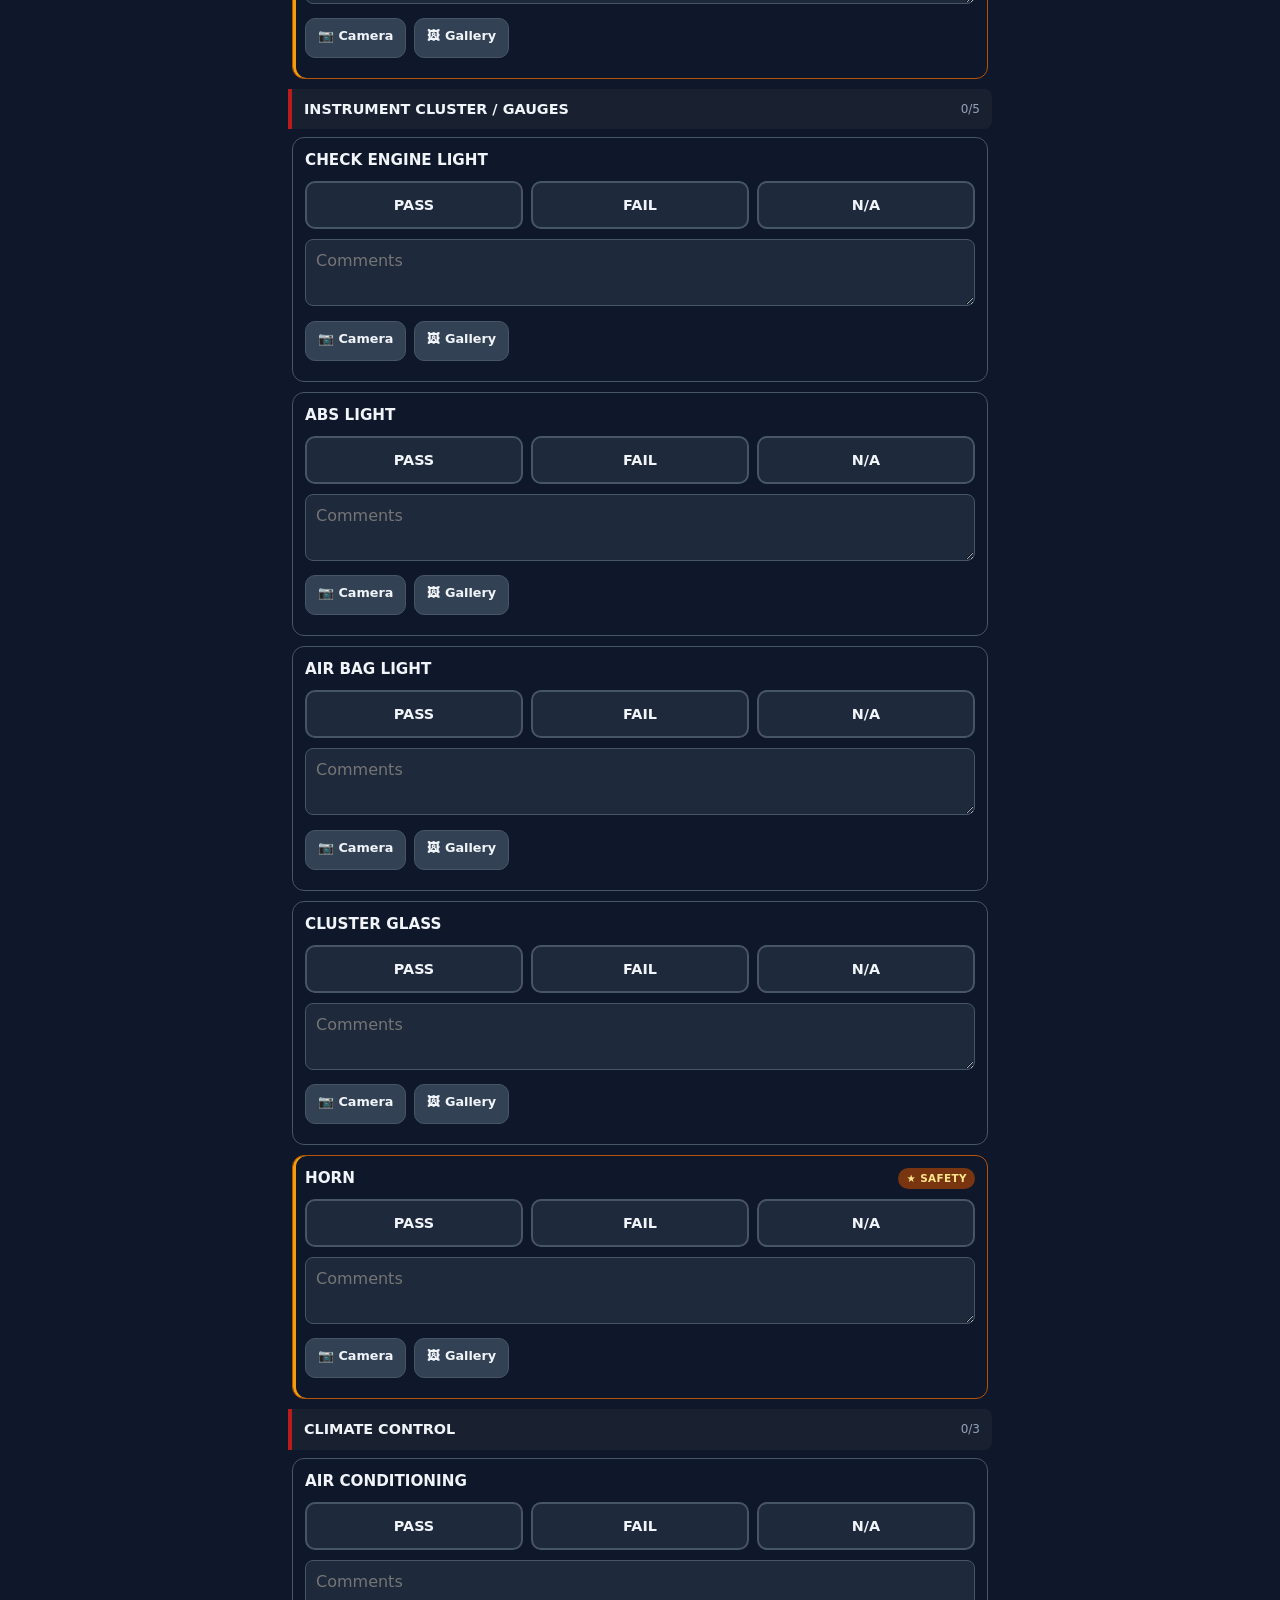
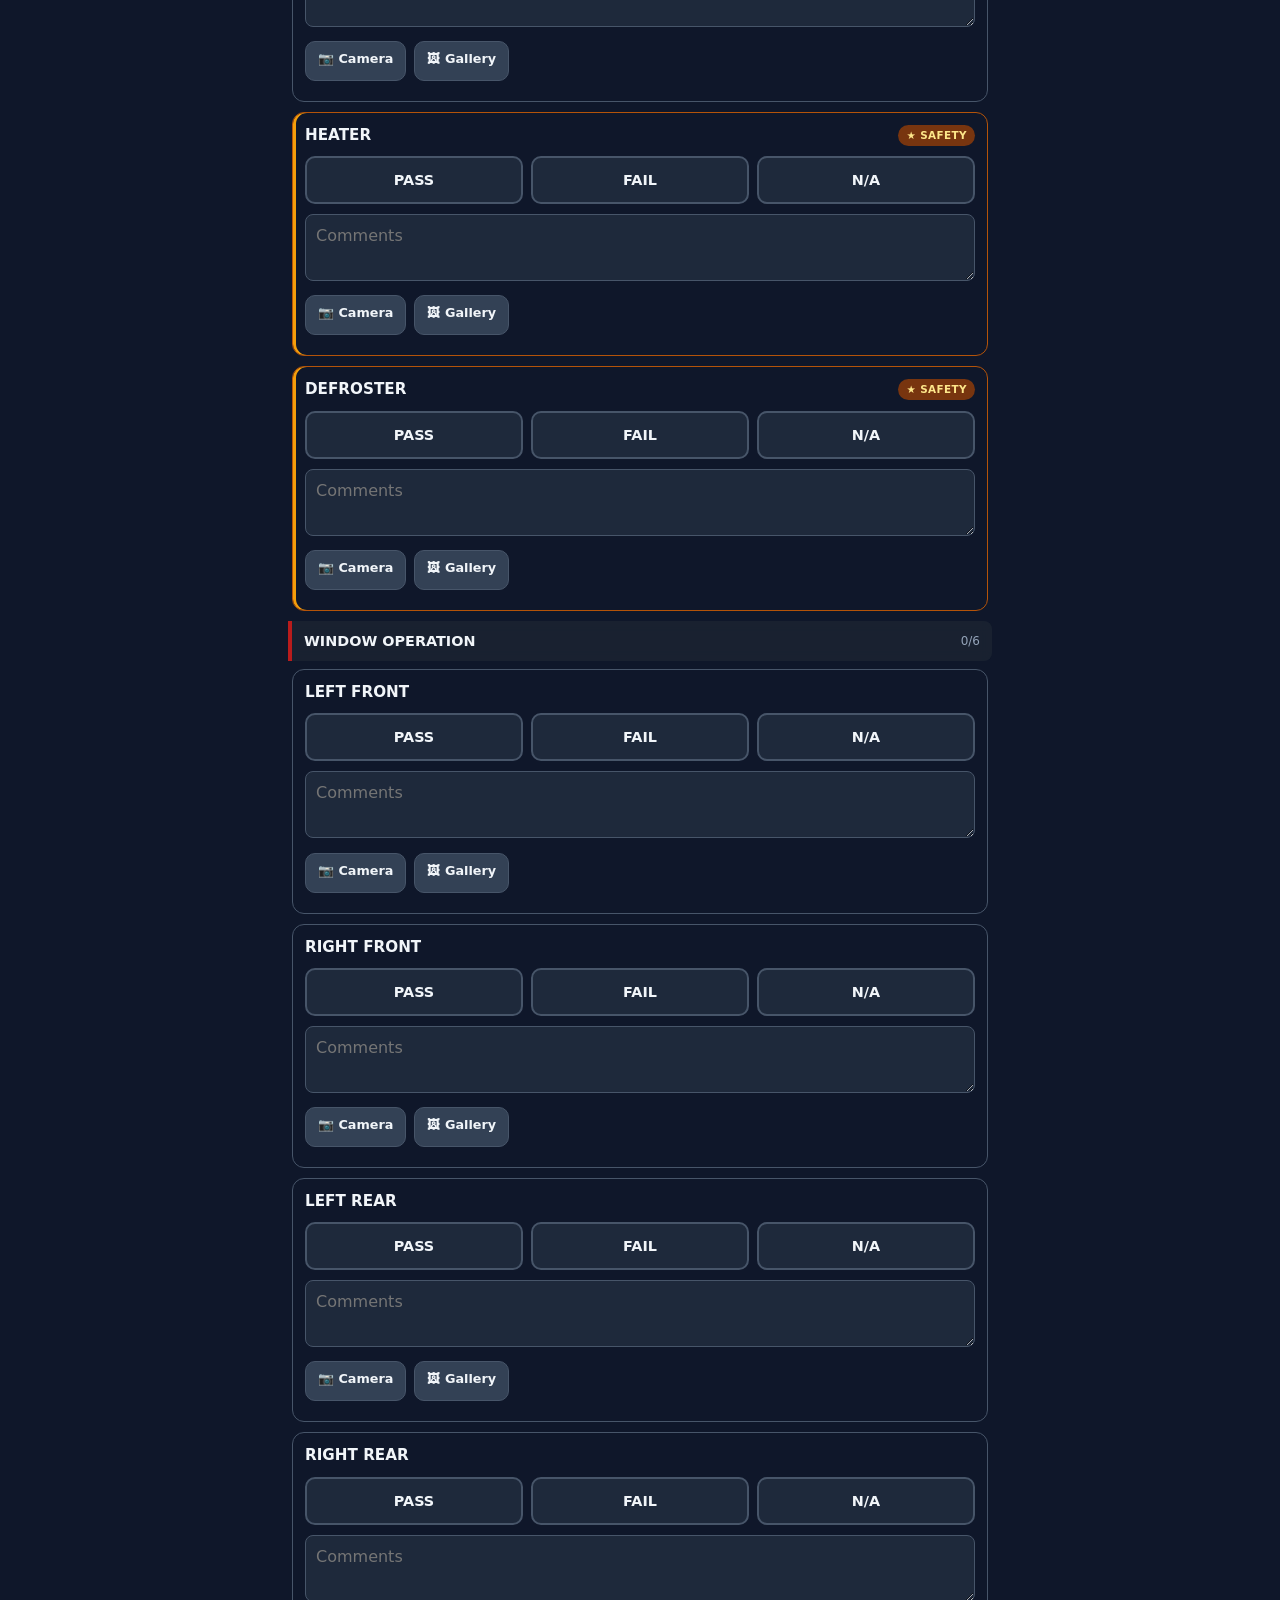
==== commit 4e91d6e9: "Prefill F550 VIN 1FDUF5GT3DEB38178 on demo job" ====
--- a/index.html
+++ b/index.html
@@ -7,11 +7,11 @@
   <meta name="apple-mobile-web-app-capable" content="yes">
   <meta name="apple-mobile-web-app-status-bar-style" content="black-translucent">
   <meta name="description" content="RPM Services vehicle pre-purchase / safety inspection">
-  <link rel="manifest" href="manifest.json">
+  <link rel="manifest" href="manifest.json?v=4">
   <link rel="icon" href="icon-192.png">
   <link rel="apple-touch-icon" href="icon-192.png">
   <title>RPM Services PPI</title>
-  <link rel="stylesheet" href="styles.css">
+  <link rel="stylesheet" href="styles.css?v=4">
 </head>
 <body>
   <header class="app-header">
@@ -135,7 +135,7 @@
 
   <div class="toast" id="toast" role="status"></div>
 
-  <script src="items-data.js"></script>
-  <script src="app.js"></script>
+  <script src="items-data.js?v=4"></script>
+  <script src="app.js?v=4"></script>
 </body>
 </html>
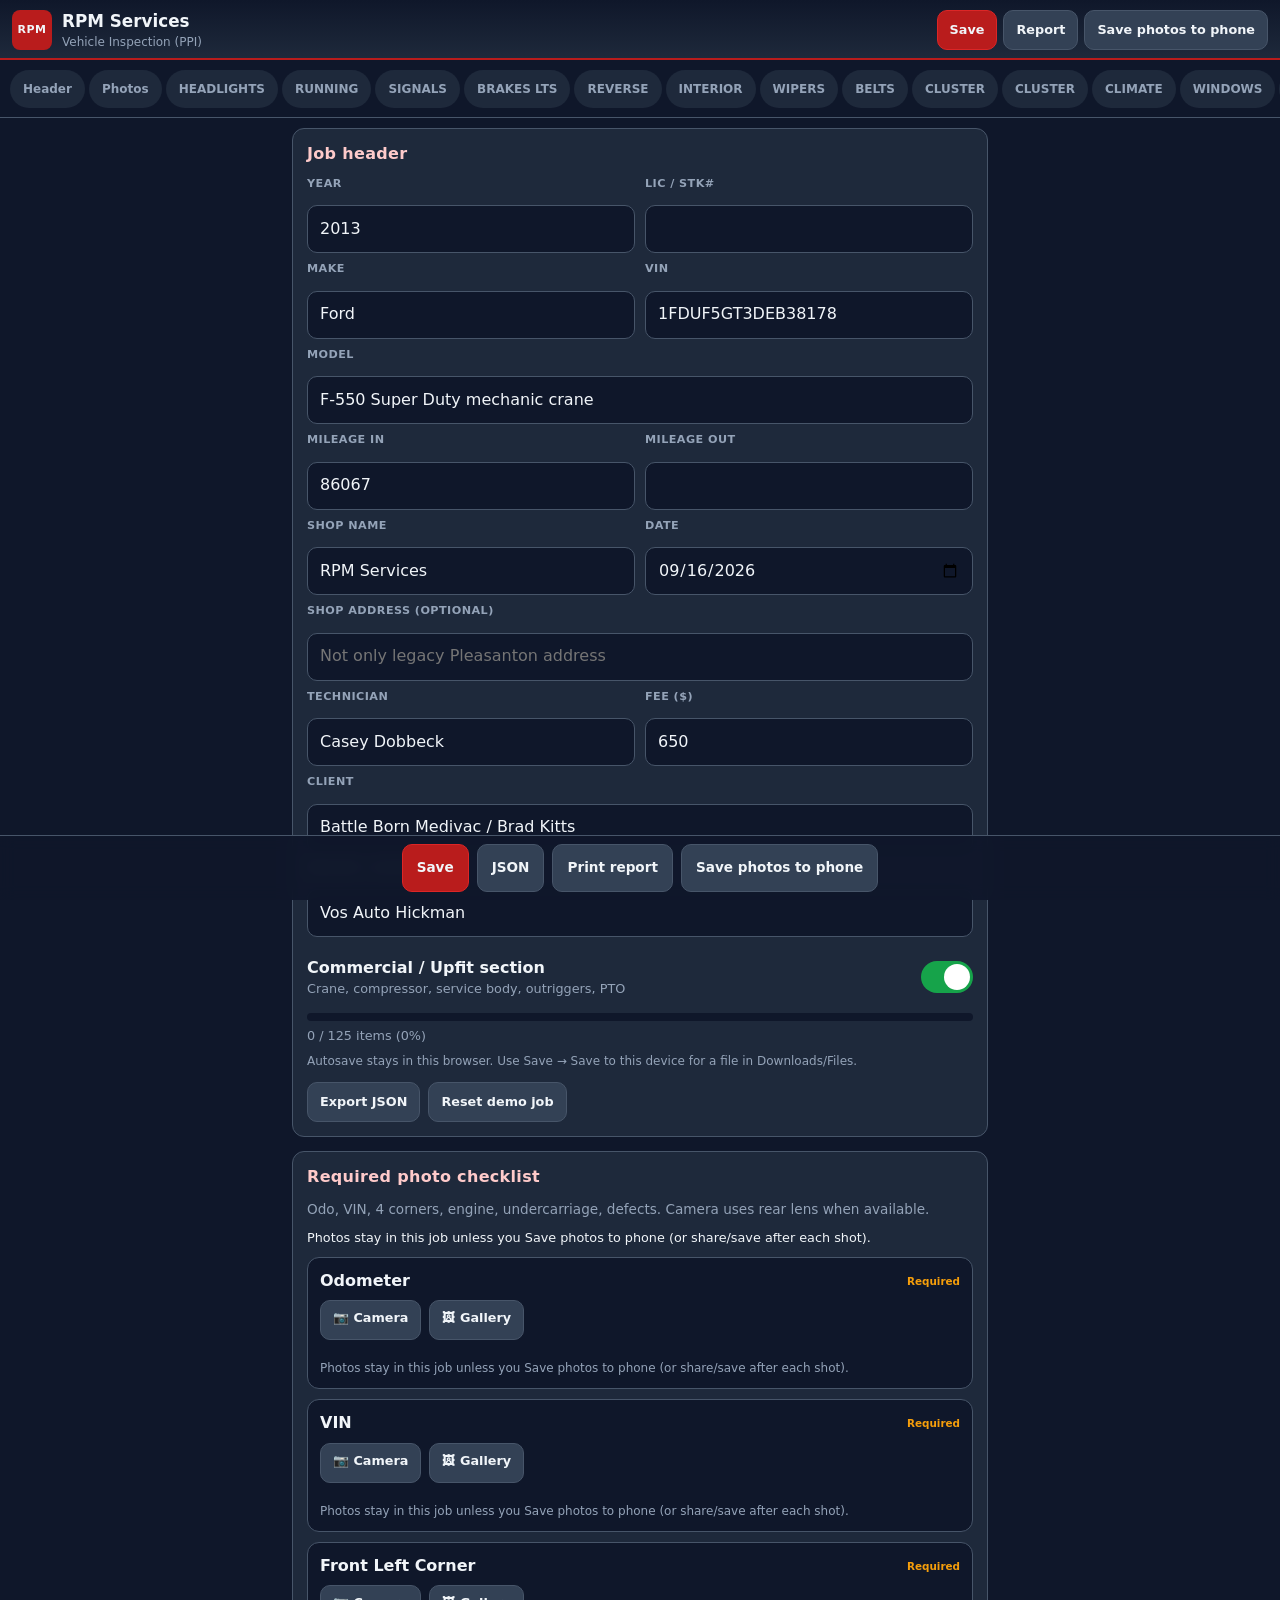
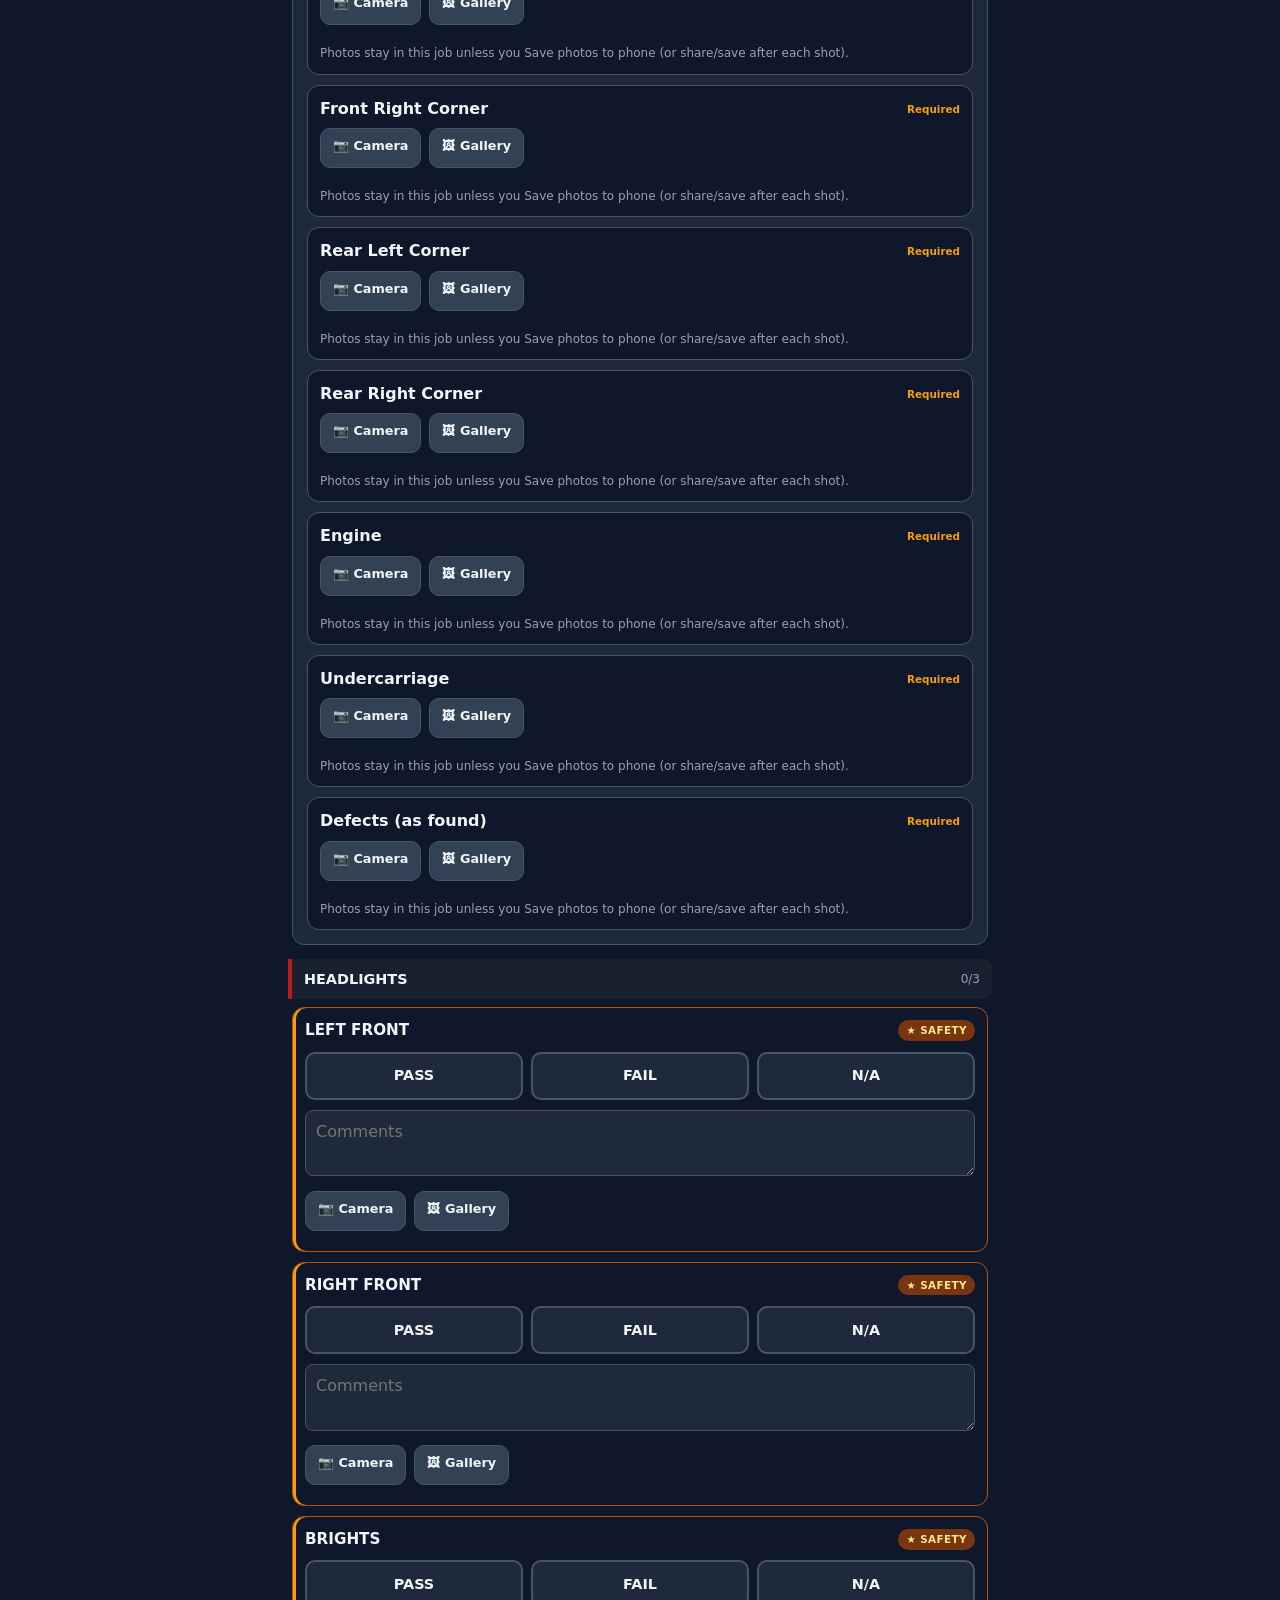
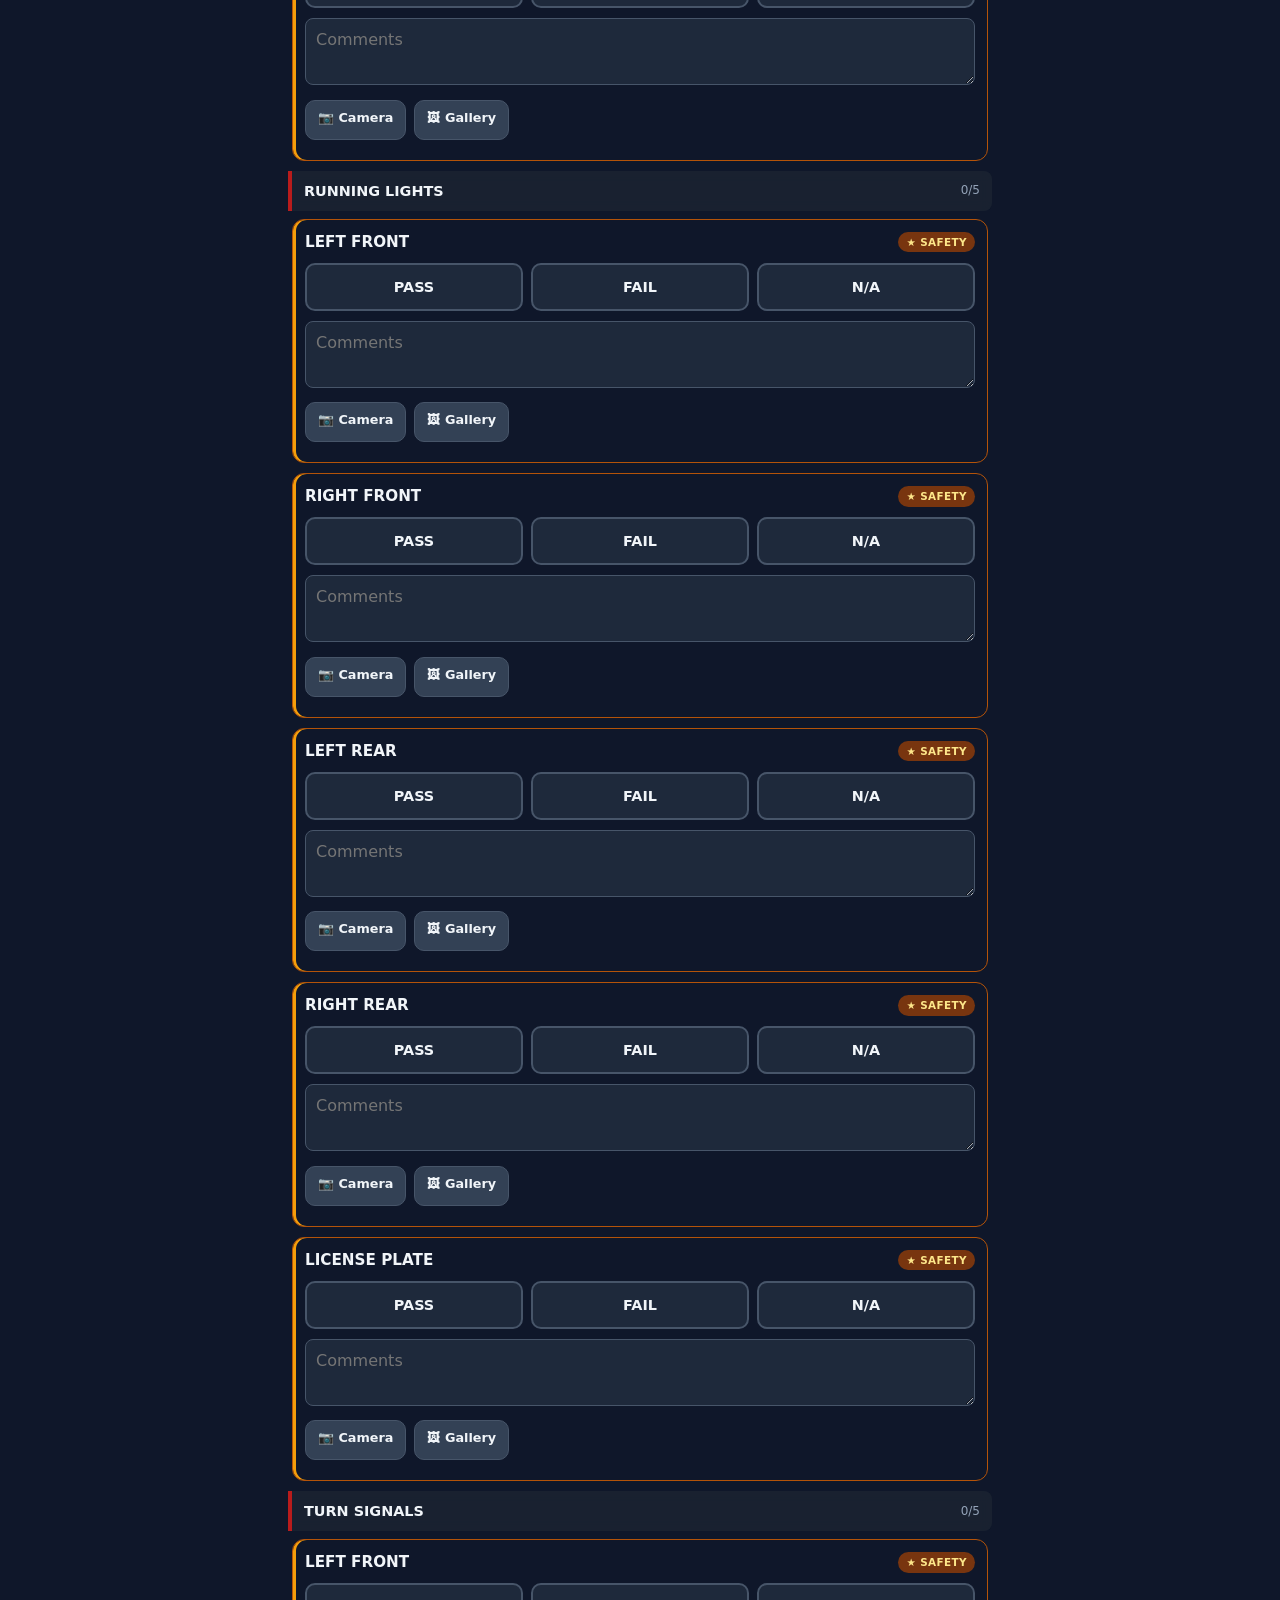
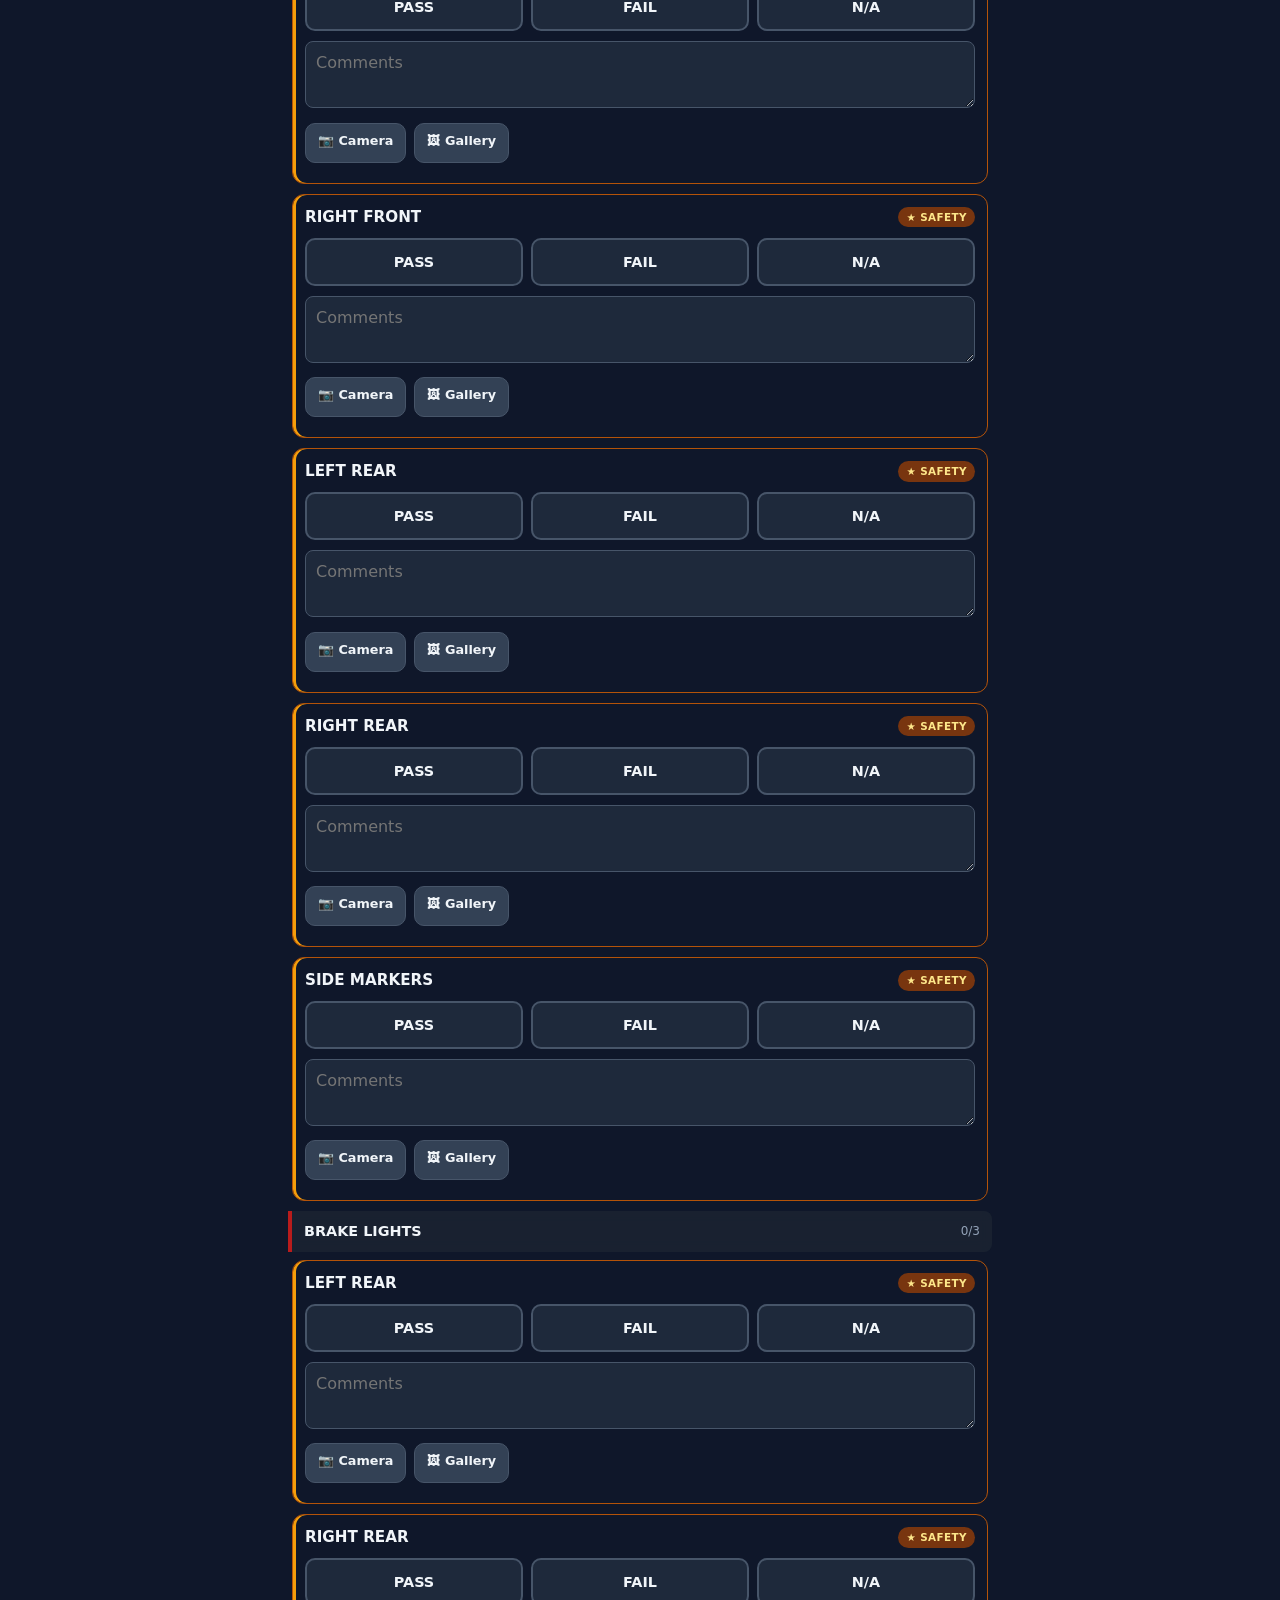
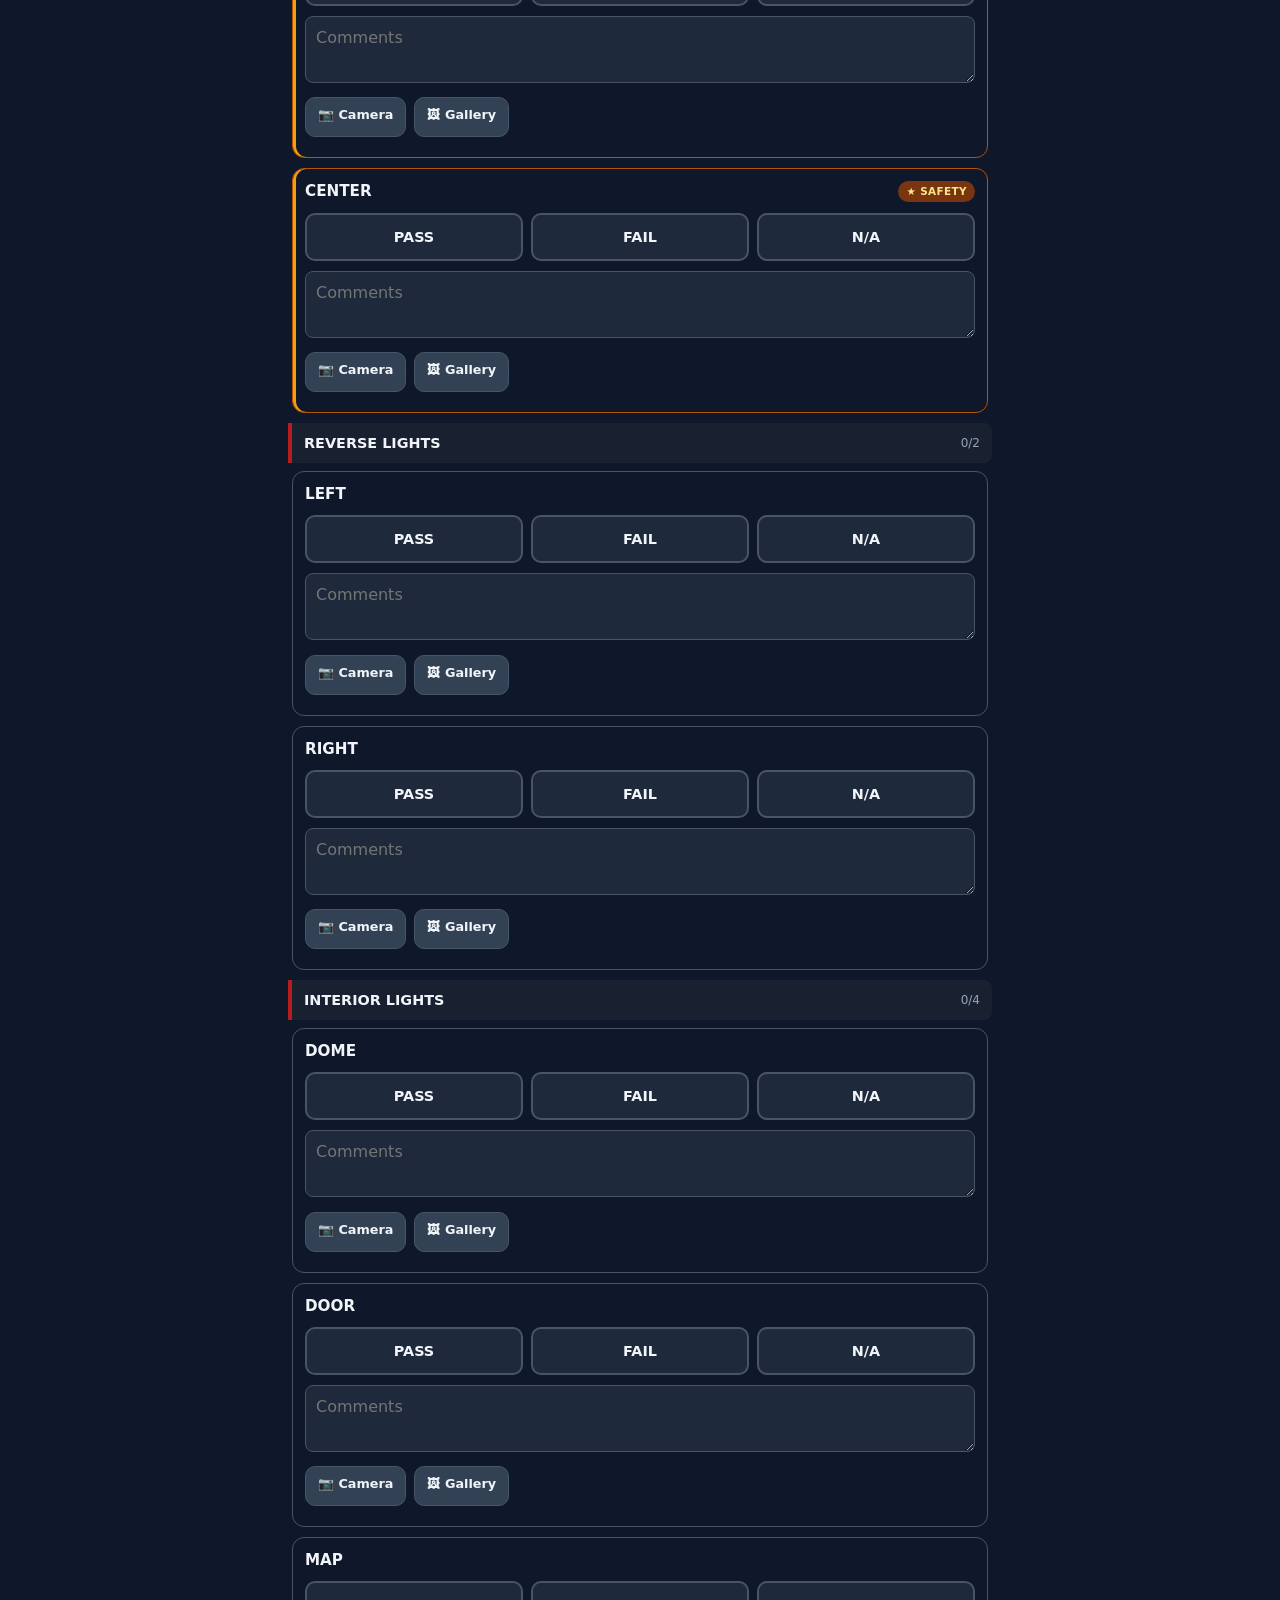
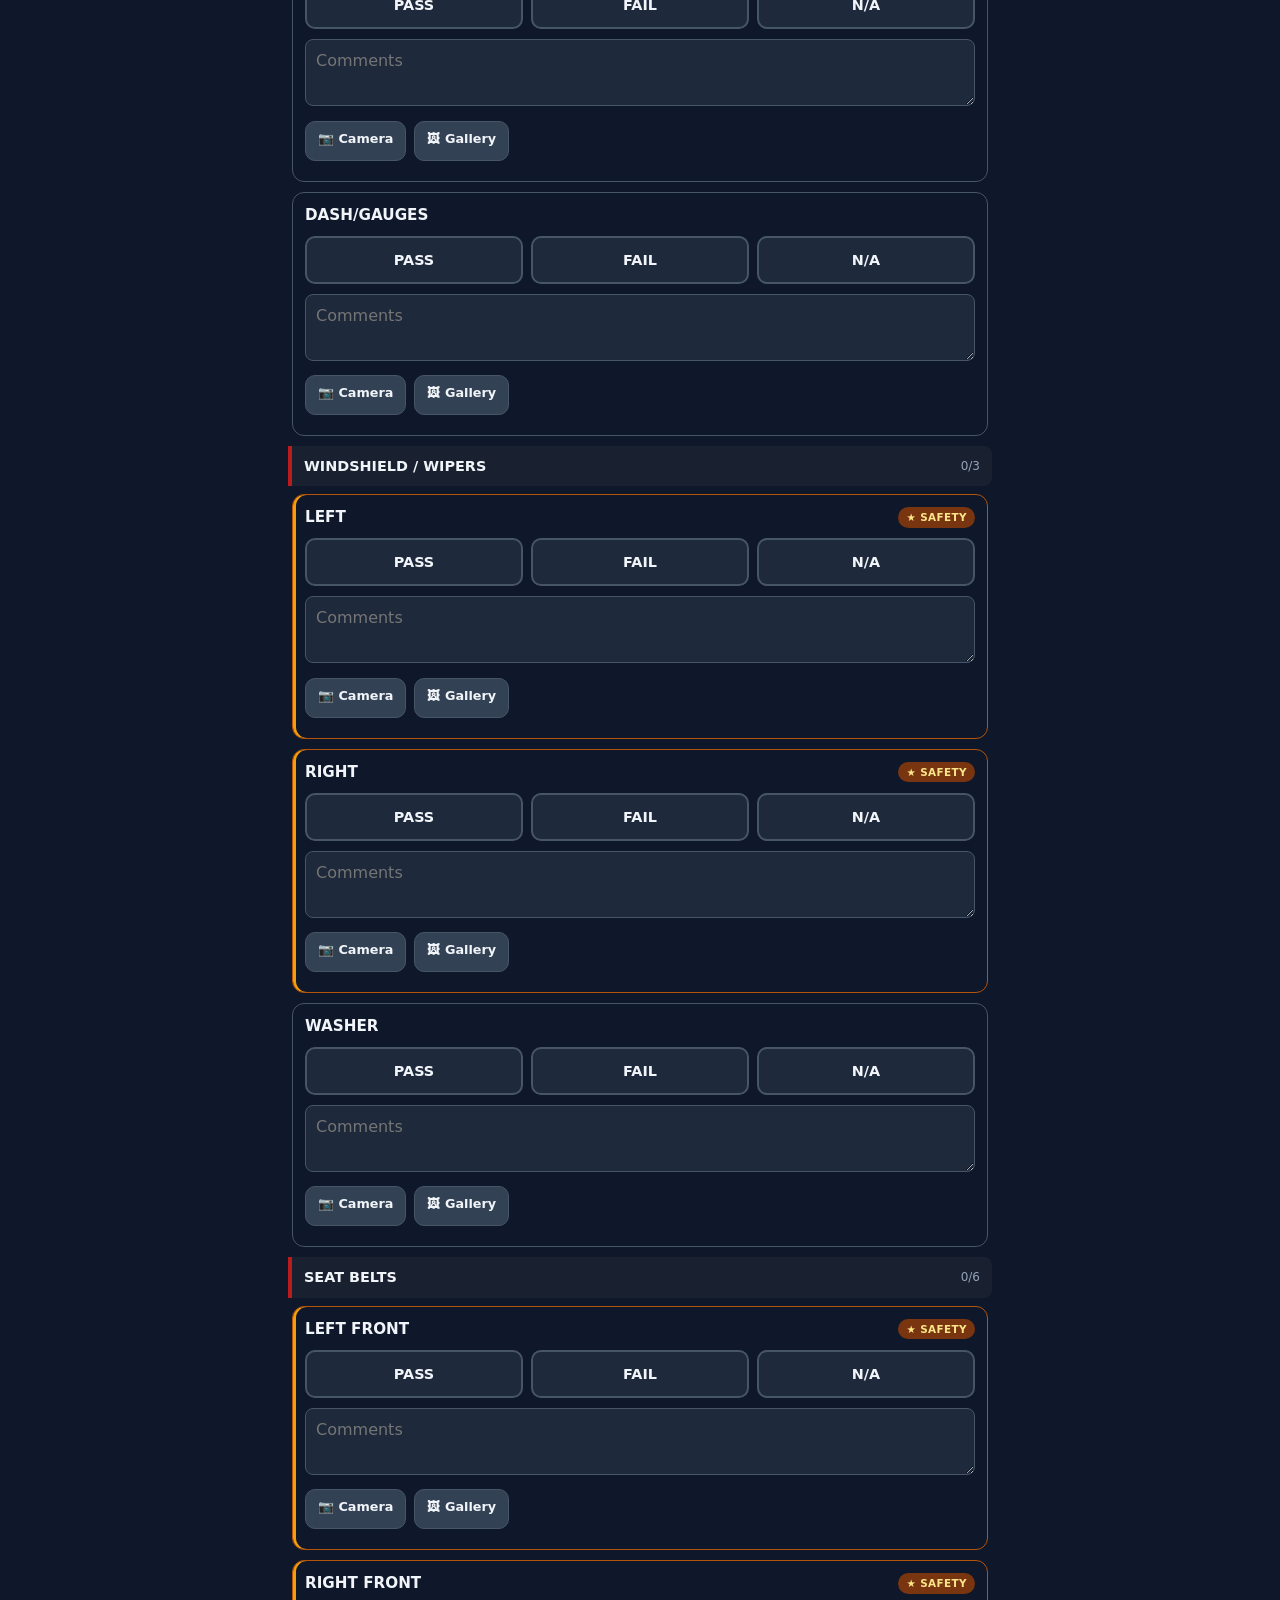
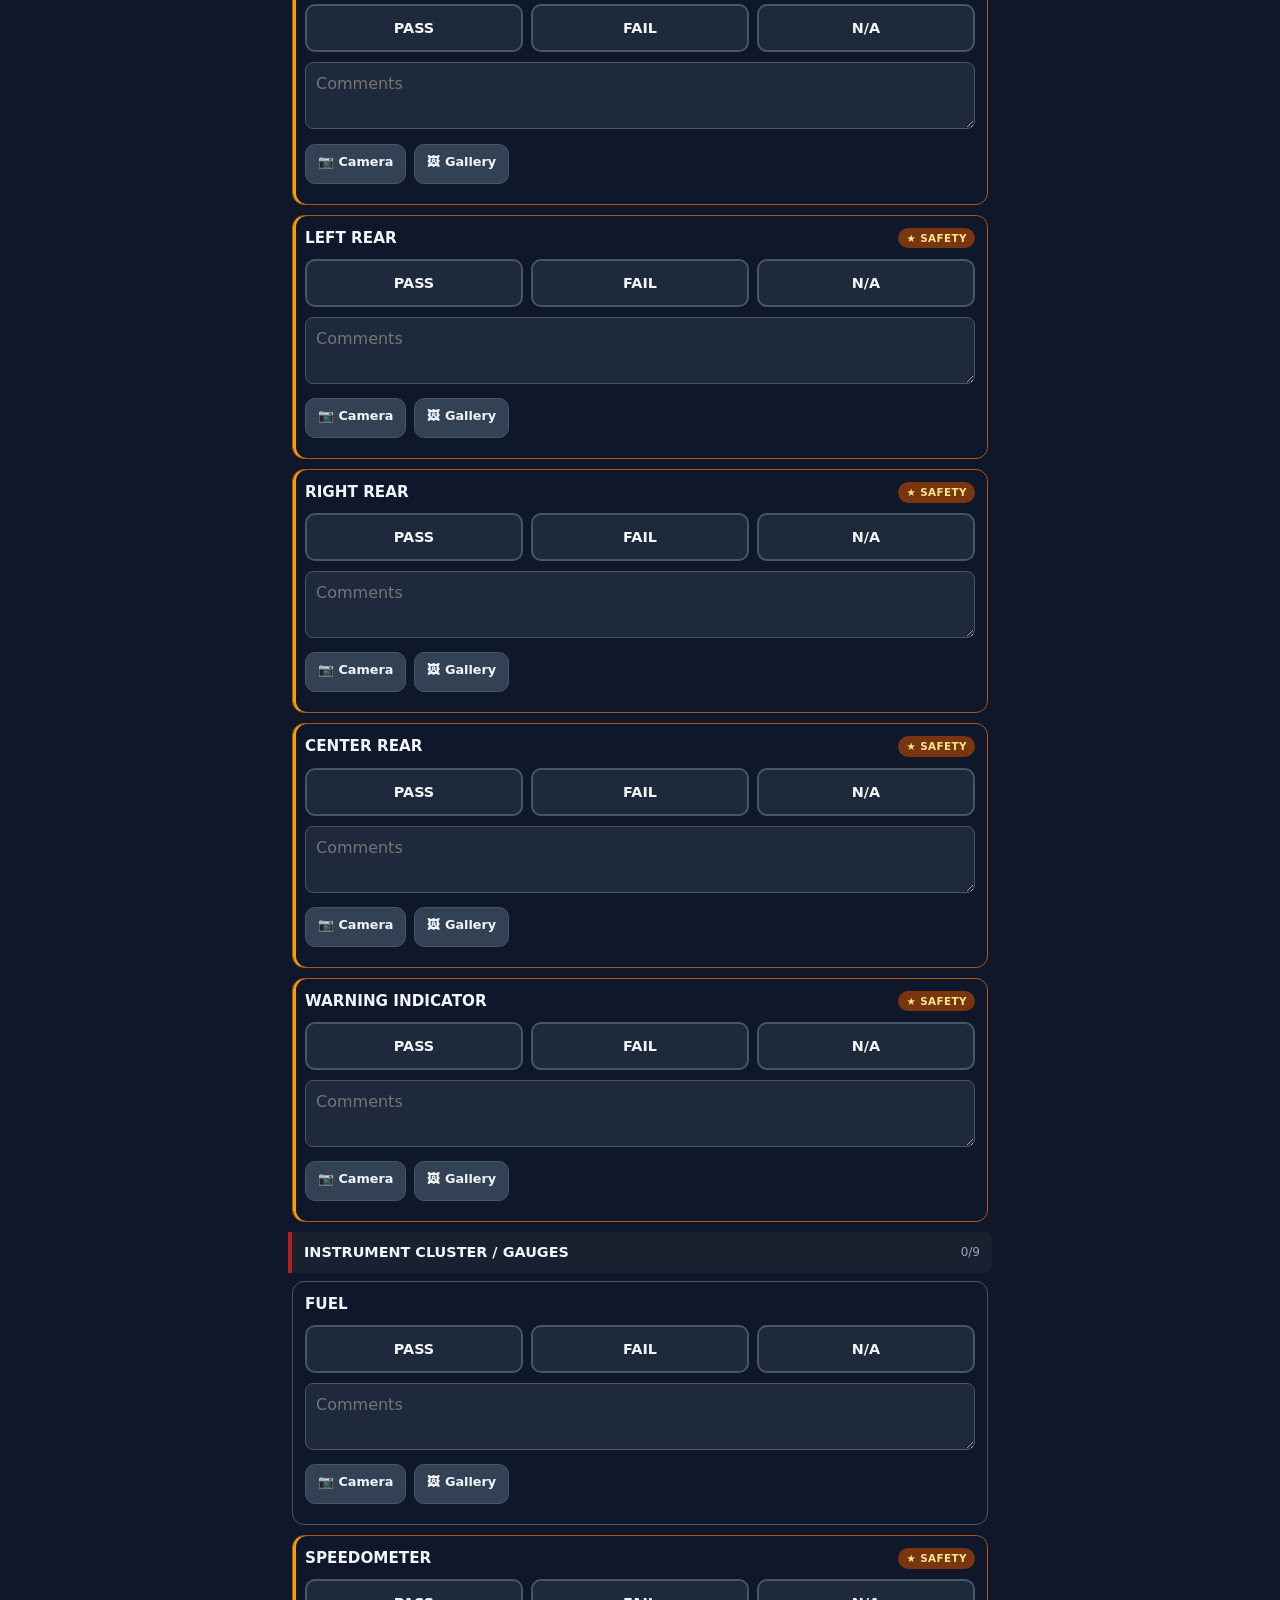
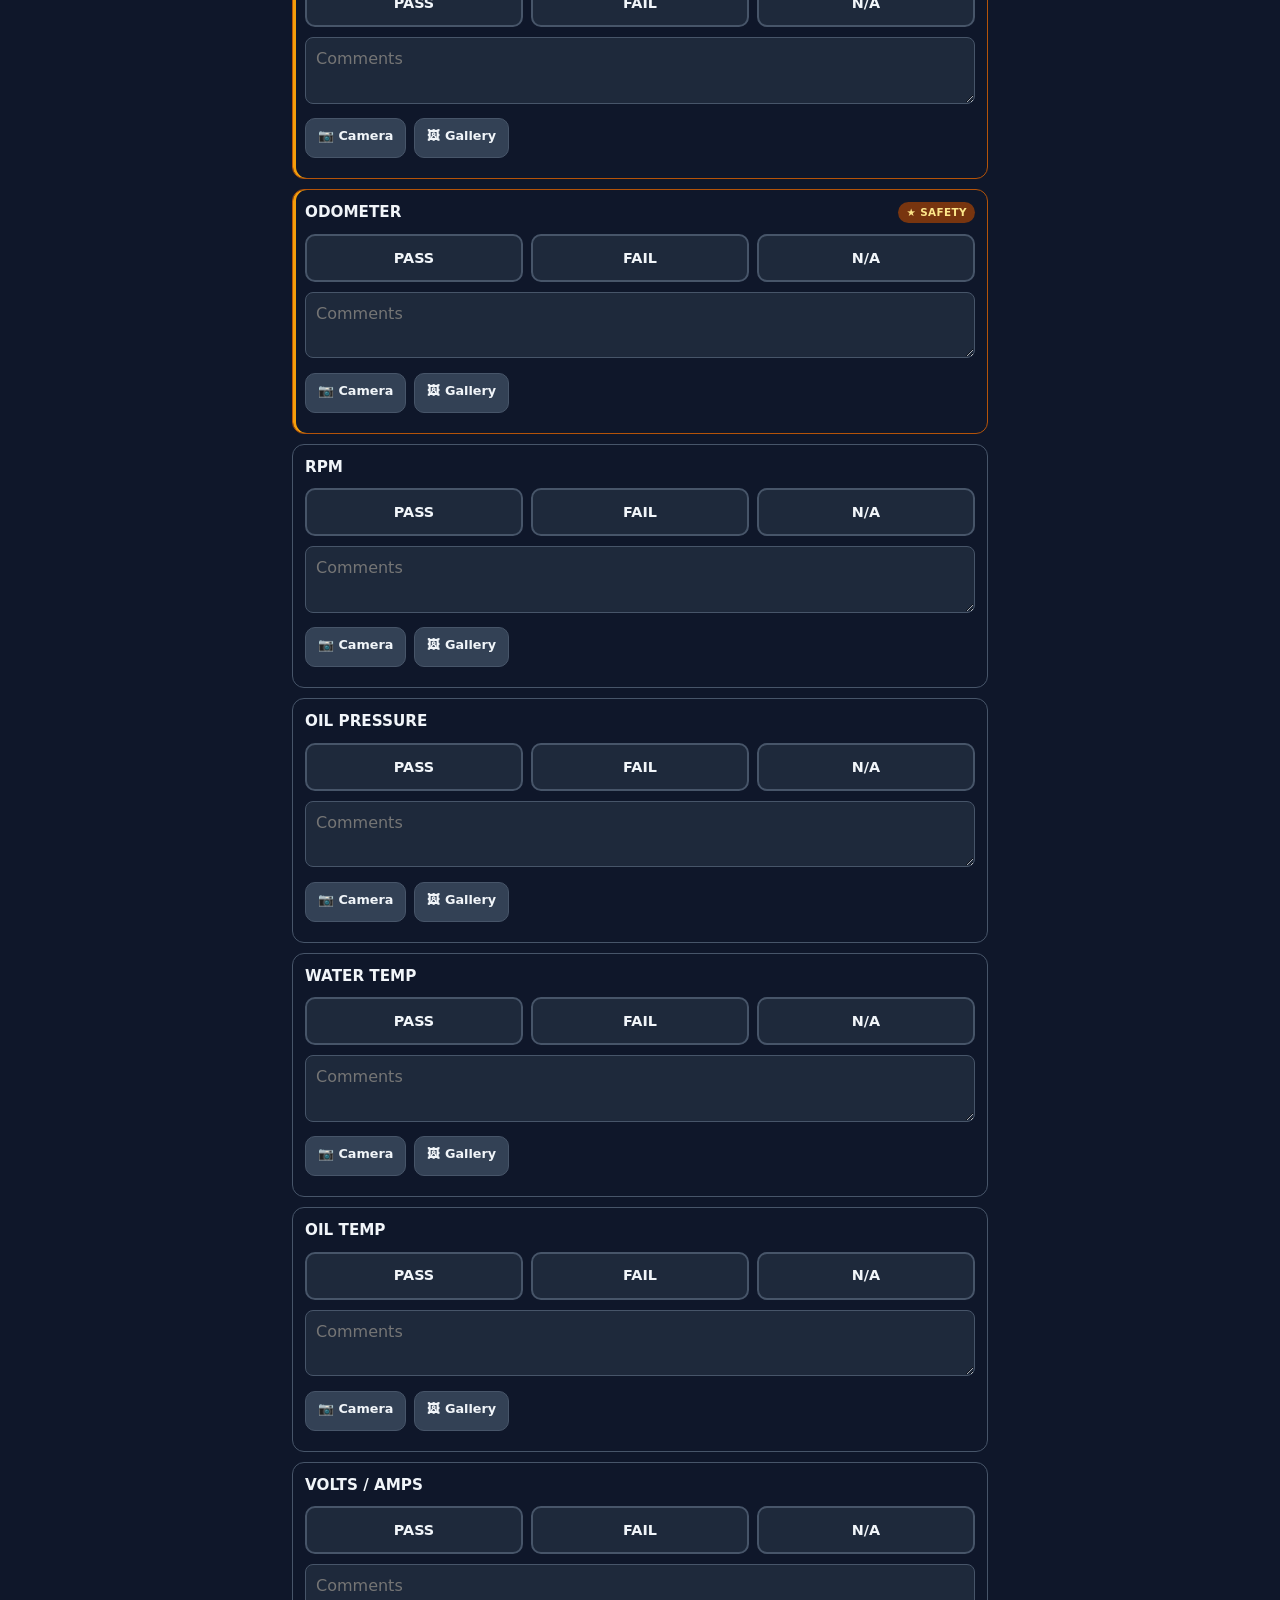
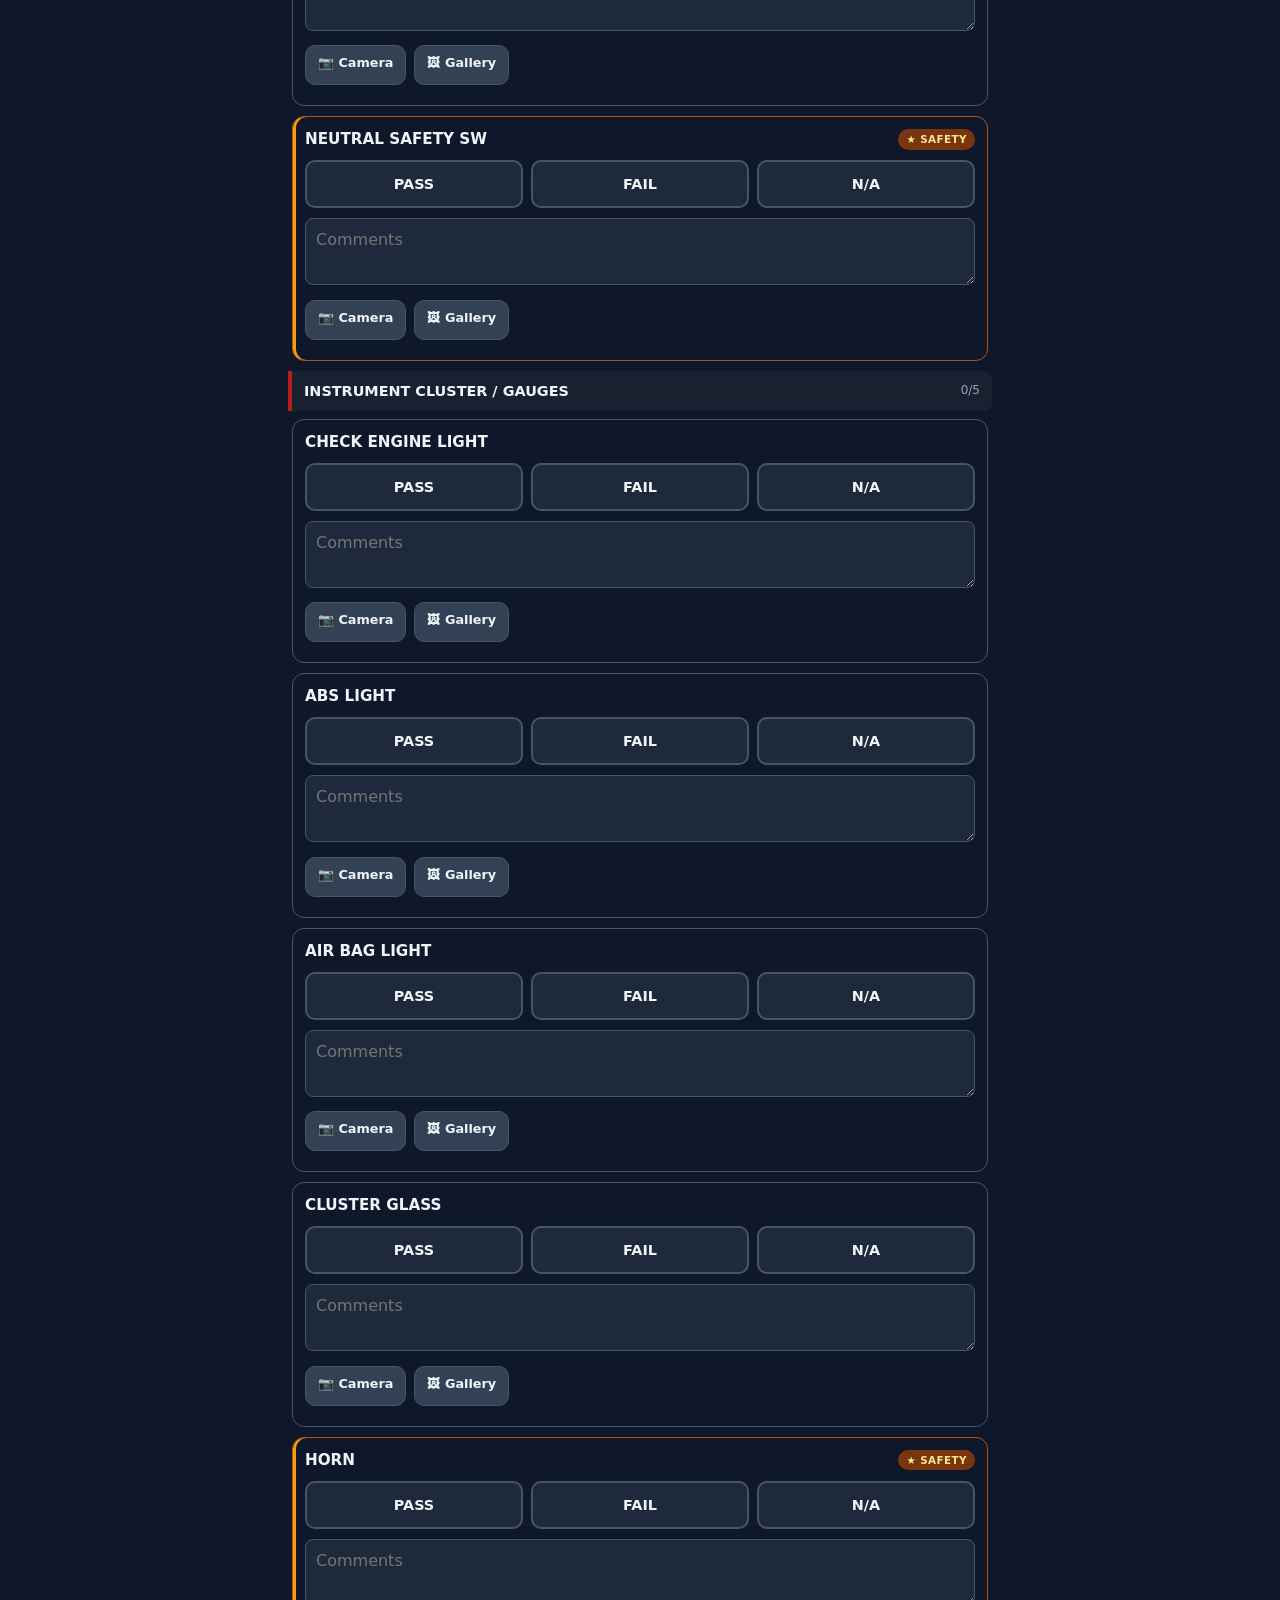
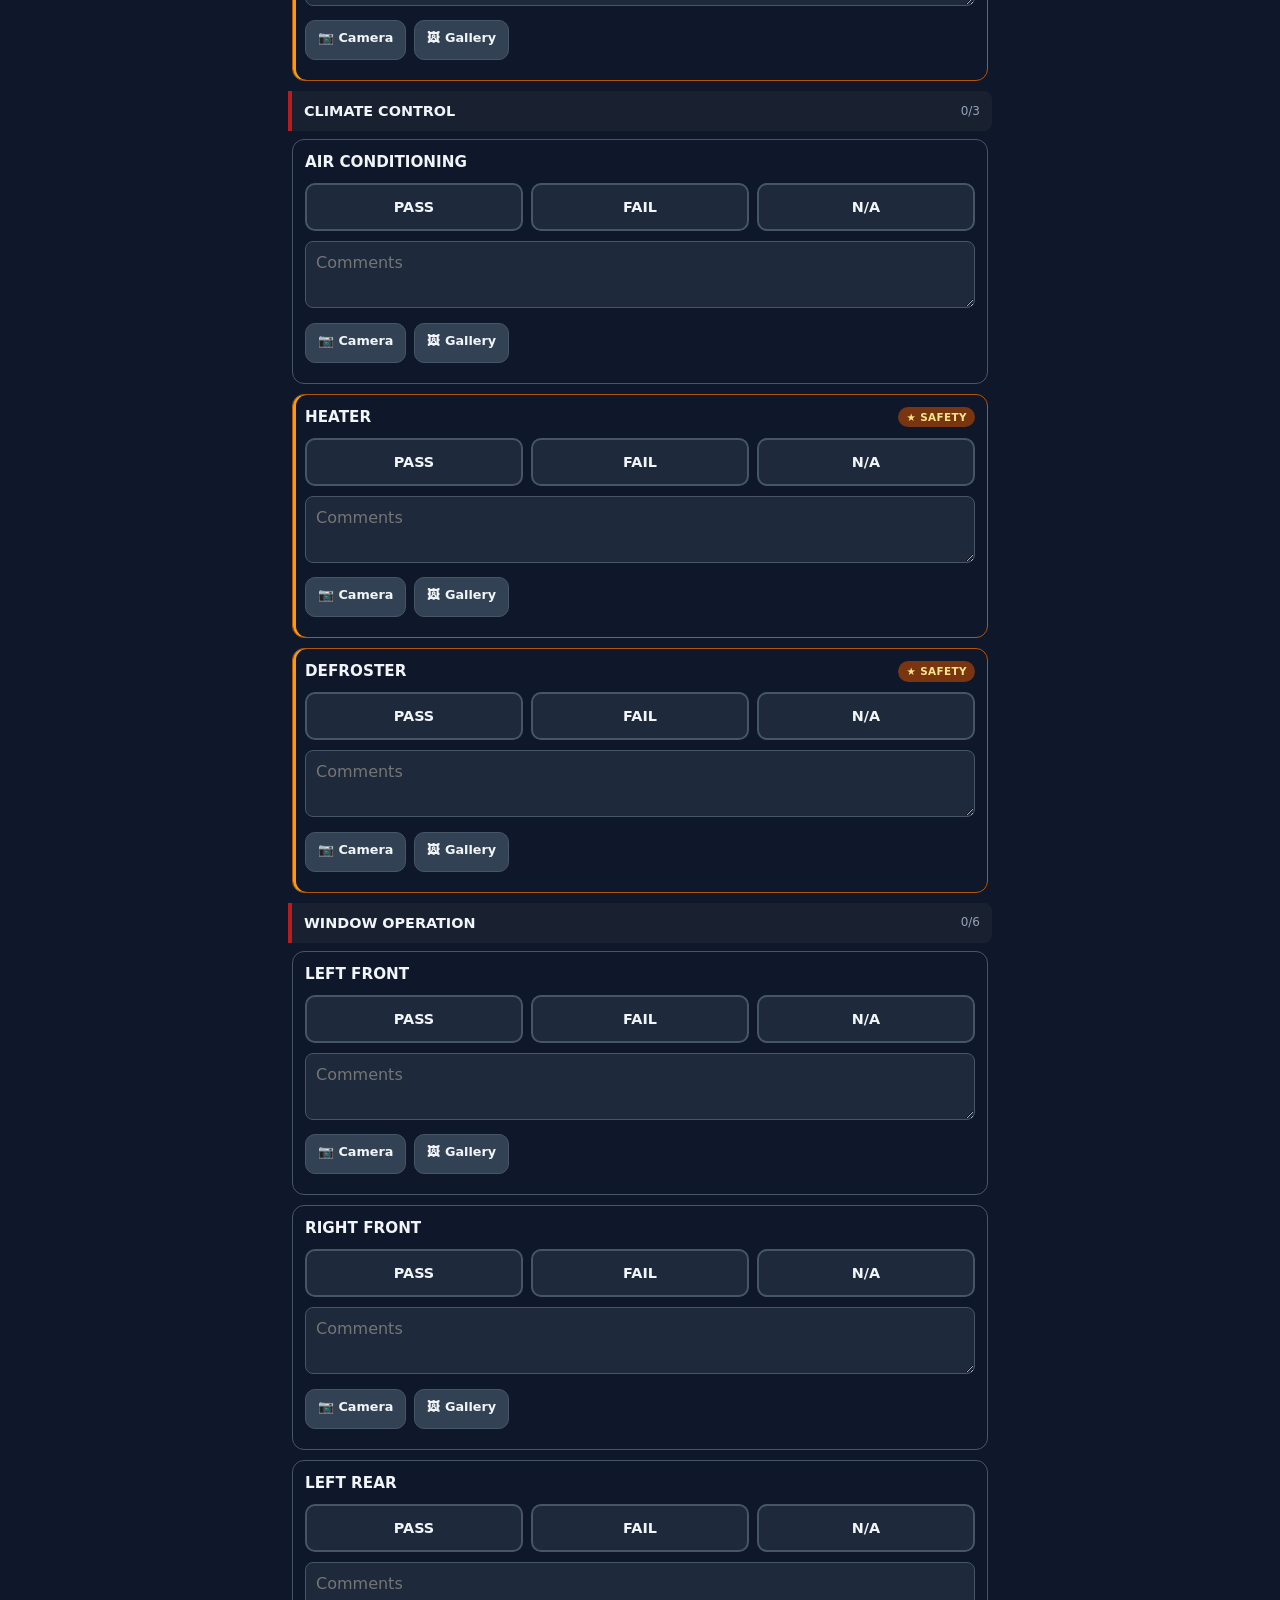
==== commit e4a523a3: "Photo lightbox and save photos to phone" ====
--- a/index.html
+++ b/index.html
@@ -7,11 +7,11 @@
   <meta name="apple-mobile-web-app-capable" content="yes">
   <meta name="apple-mobile-web-app-status-bar-style" content="black-translucent">
   <meta name="description" content="RPM Services vehicle pre-purchase / safety inspection">
-  <link rel="manifest" href="manifest.json?v=4">
+  <link rel="manifest" href="manifest.json?v=6">
   <link rel="icon" href="icon-192.png">
   <link rel="apple-touch-icon" href="icon-192.png">
   <title>RPM Services PPI</title>
-  <link rel="stylesheet" href="styles.css?v=4">
+  <link rel="stylesheet" href="styles.css?v=6">
 </head>
 <body>
   <header class="app-header">
@@ -24,6 +24,7 @@
       <div class="header-actions no-print">
         <button type="button" class="btn btn-sm btn-primary" id="btn-save">Save</button>
         <button type="button" class="btn btn-sm" id="btn-report">Report</button>
+        <button type="button" class="btn btn-sm" id="btn-save-photos">Save photos to phone</button>
       </div>
     </div>
   </header>
@@ -76,6 +77,7 @@
     <section class="card" id="photos">
       <h2>Required photo checklist</h2>
       <p style="margin:0 0 10px;font-size:0.85rem;color:var(--muted)">Odo, VIN, 4 corners, engine, undercarriage, defects. Camera uses rear lens when available.</p>
+      <p class="muted no-print" style="margin:0 0 10px;font-size:0.8rem">Photos stay in this job unless you Save photos to phone (or share/save after each shot).</p>
       <div class="photo-check-grid" id="photo-checklist"></div>
     </section>
 
@@ -119,6 +121,7 @@
     <button type="button" class="btn btn-primary" id="btn-fab-save">Save</button>
     <button type="button" class="btn" id="btn-fab-json">JSON</button>
     <button type="button" class="btn" id="btn-fab-report">Print report</button>
+    <button type="button" class="btn" id="btn-fab-photos">Save photos to phone</button>
   </div>
 
 
@@ -135,7 +138,7 @@
 
   <div class="toast" id="toast" role="status"></div>
 
-  <script src="items-data.js?v=4"></script>
-  <script src="app.js?v=4"></script>
+  <script src="items-data.js?v=6"></script>
+  <script src="app.js?v=6"></script>
 </body>
 </html>
--- a/styles.css
+++ b/styles.css
@@ -554,3 +554,5 @@
 .report-only { display: none; }
 body.printing .report-only { display: block; }
 body.printing .screen-only { display: none !important; }
+
+.photo-device-hint{flex-basis:100%;margin:4px 0 0;font-size:0.75rem;color:var(--muted);line-height:1.35}
